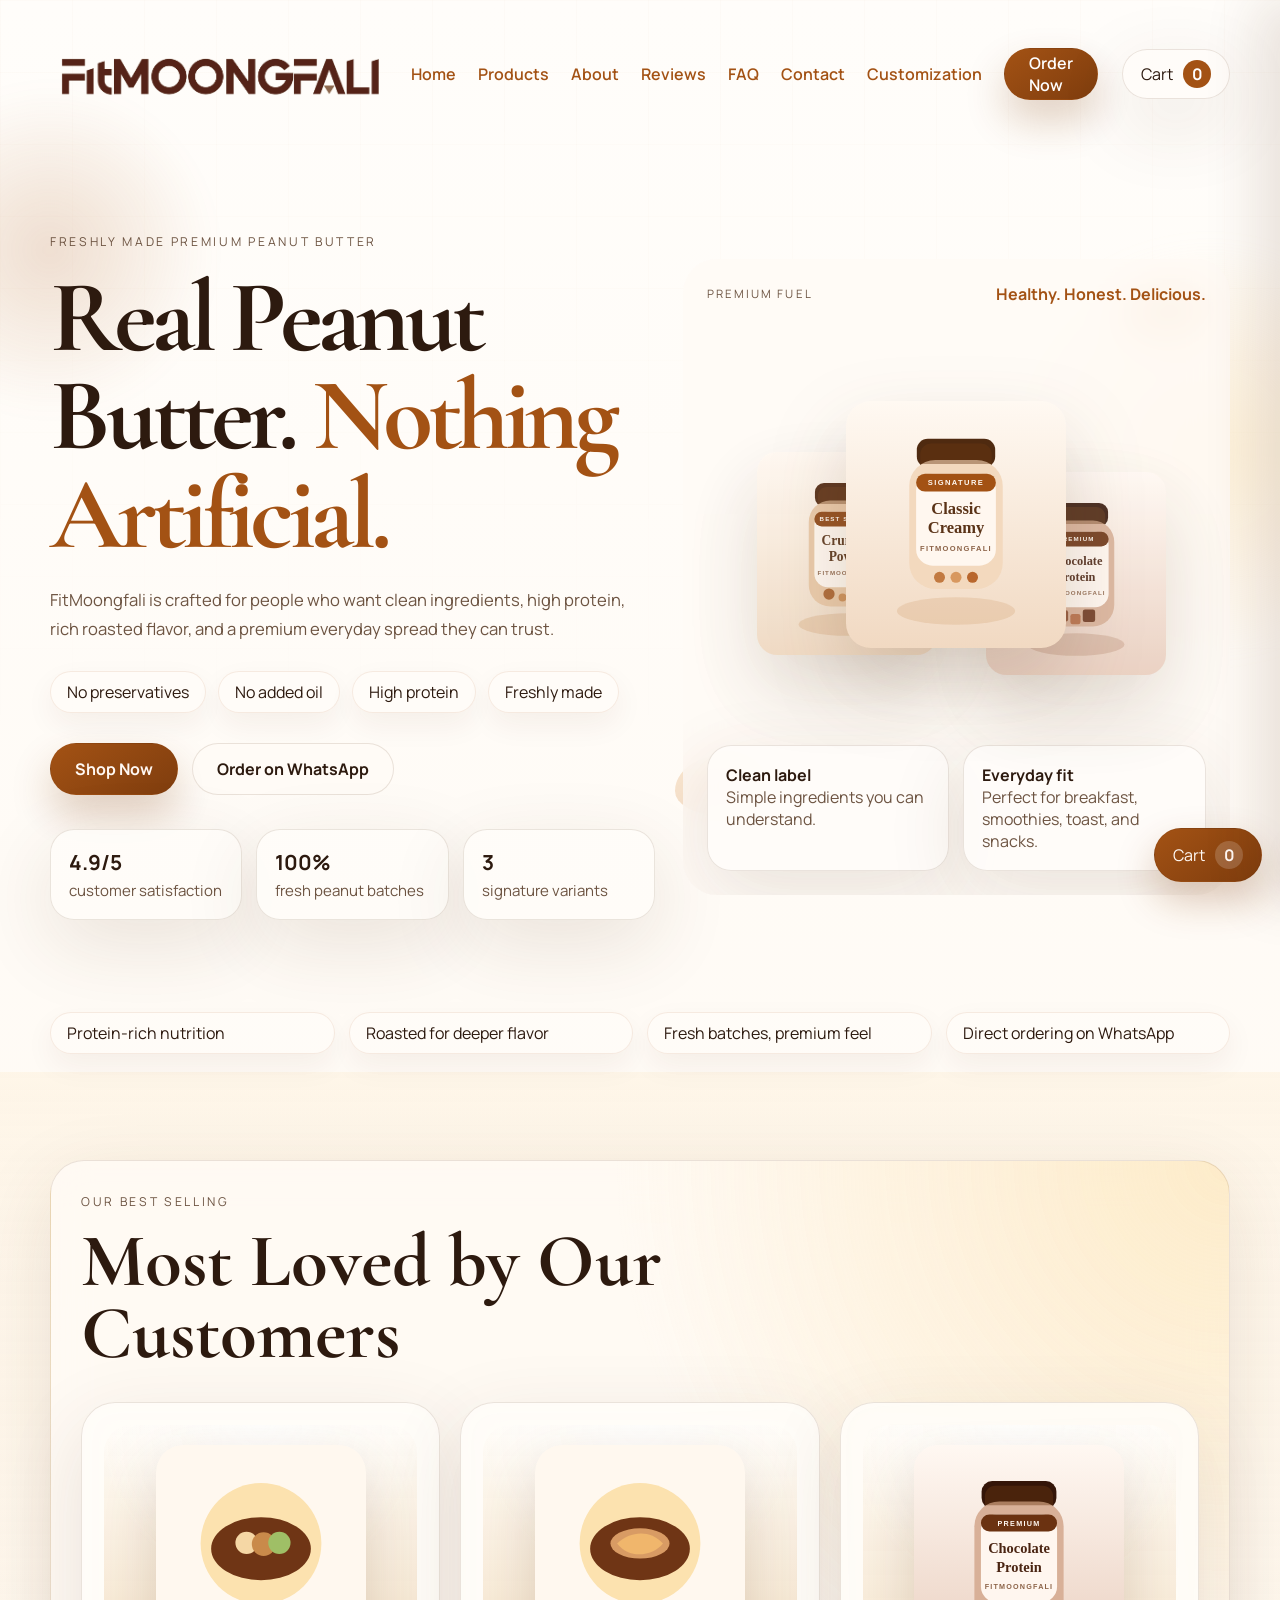
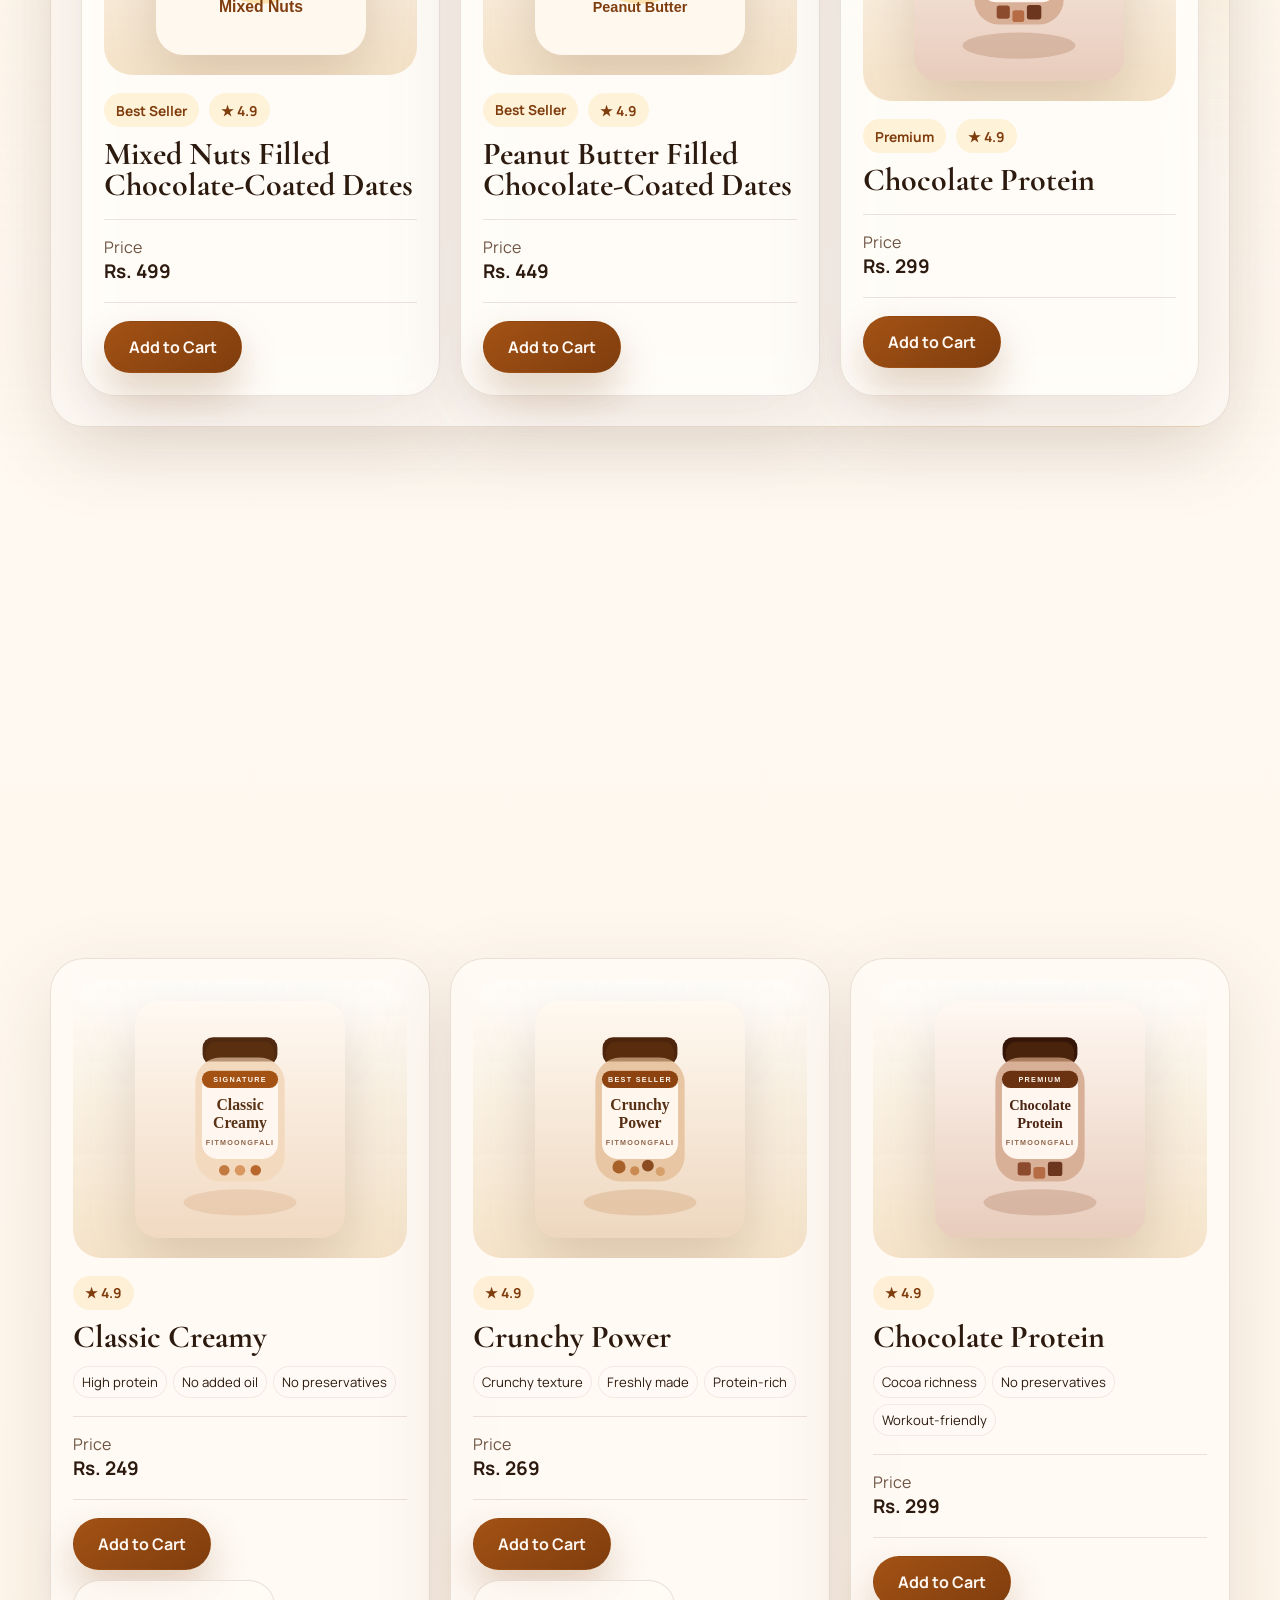
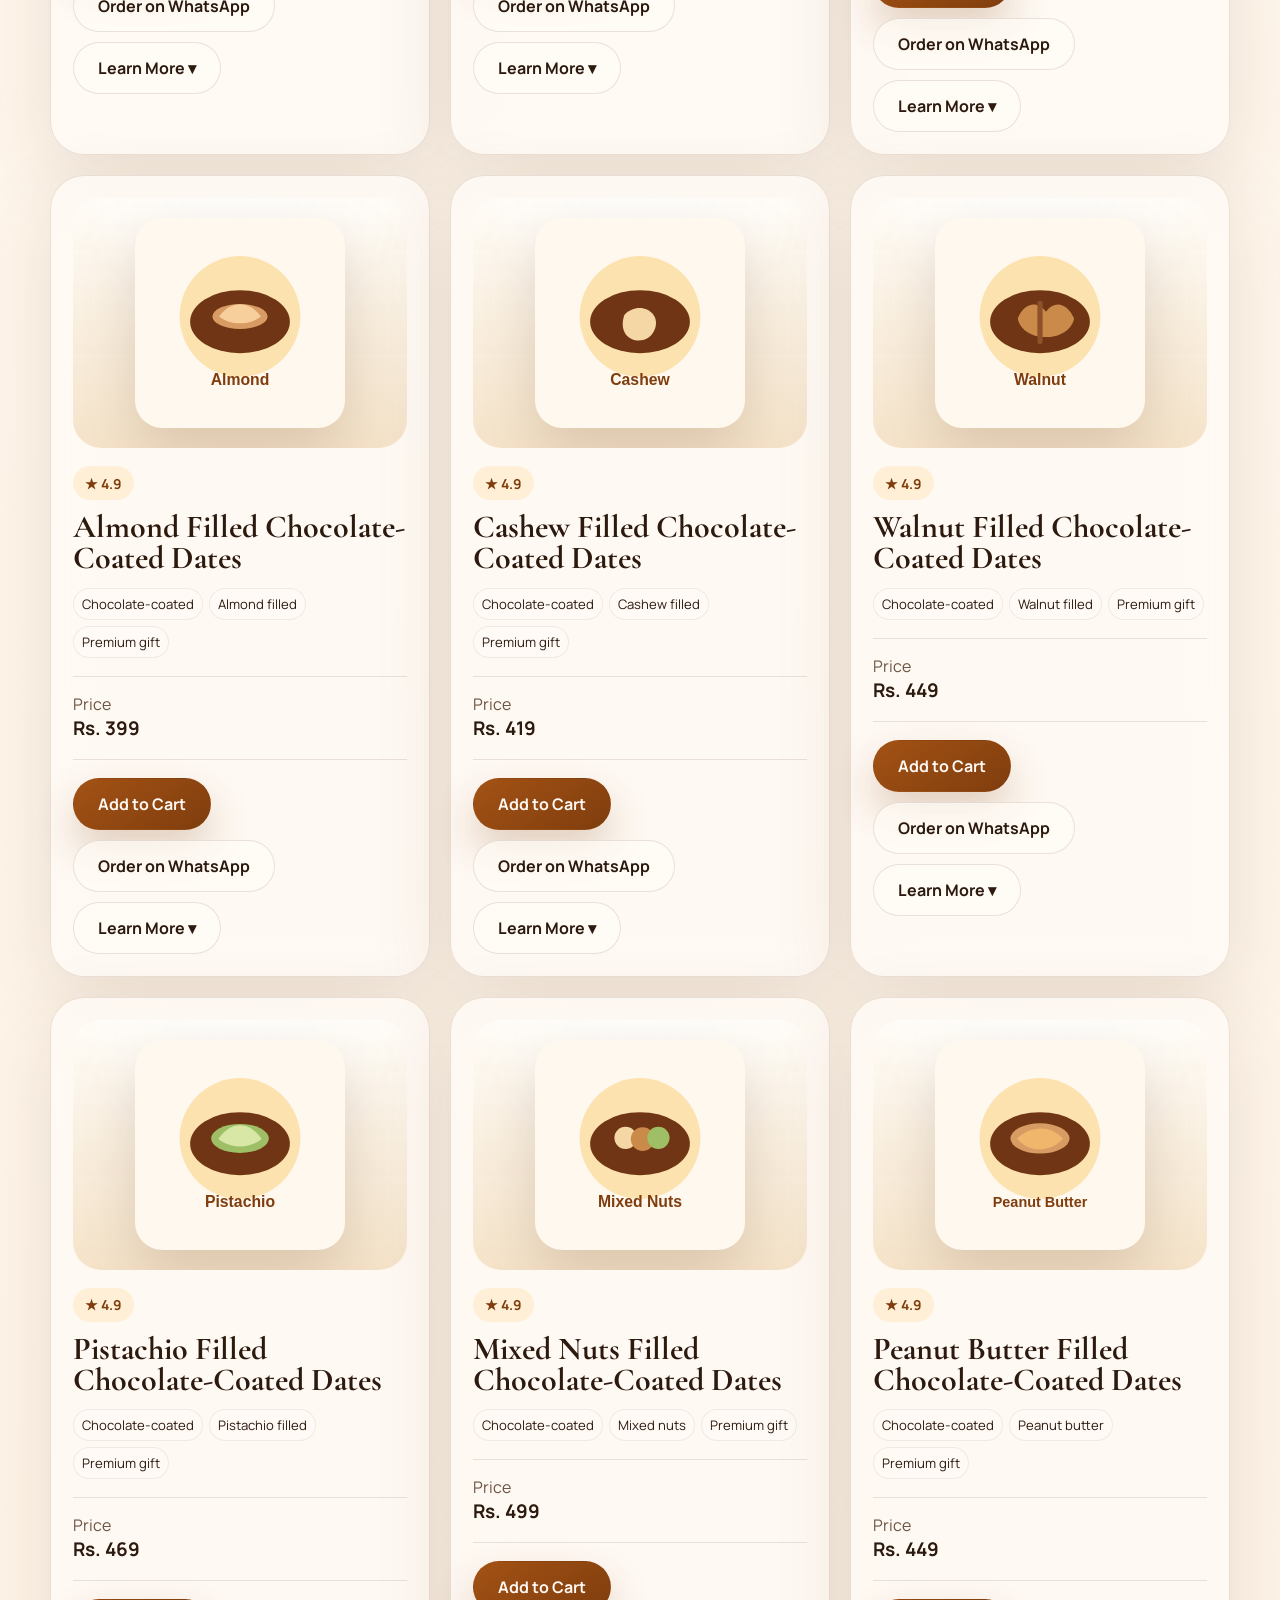
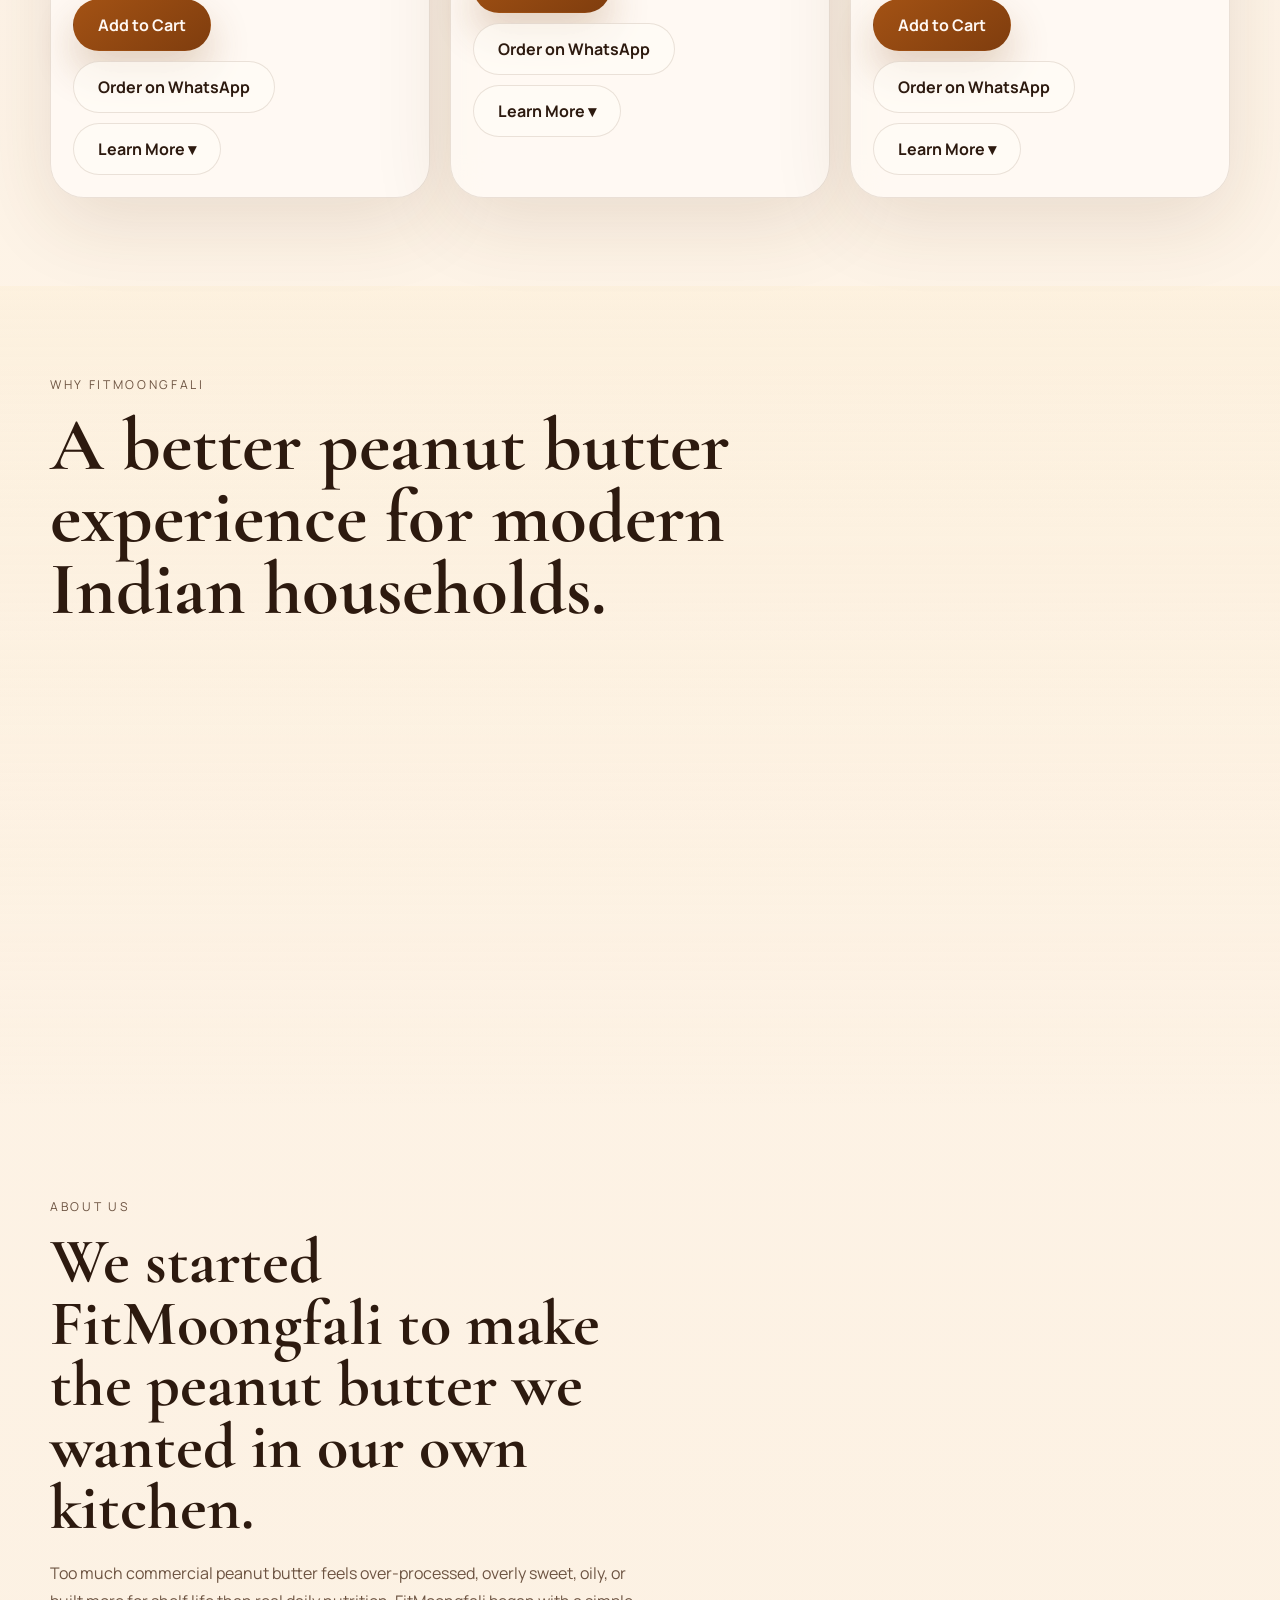
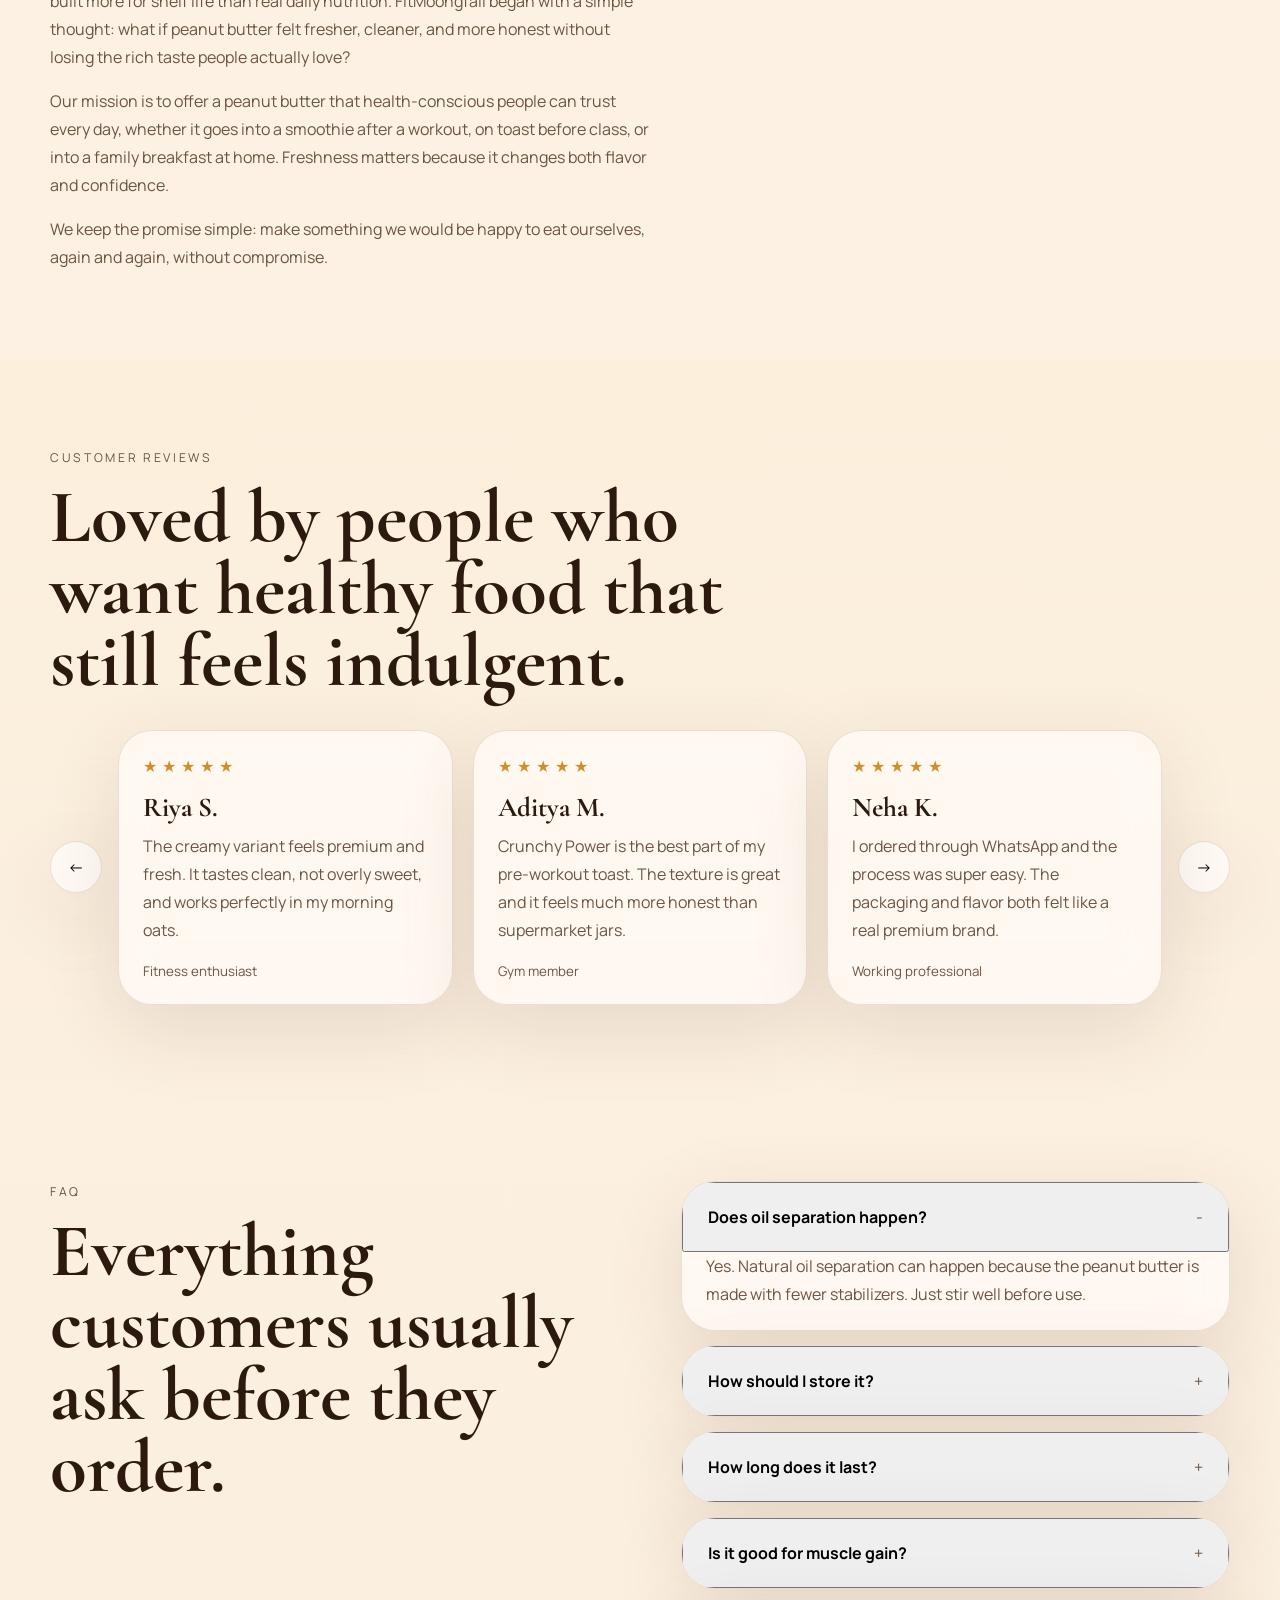
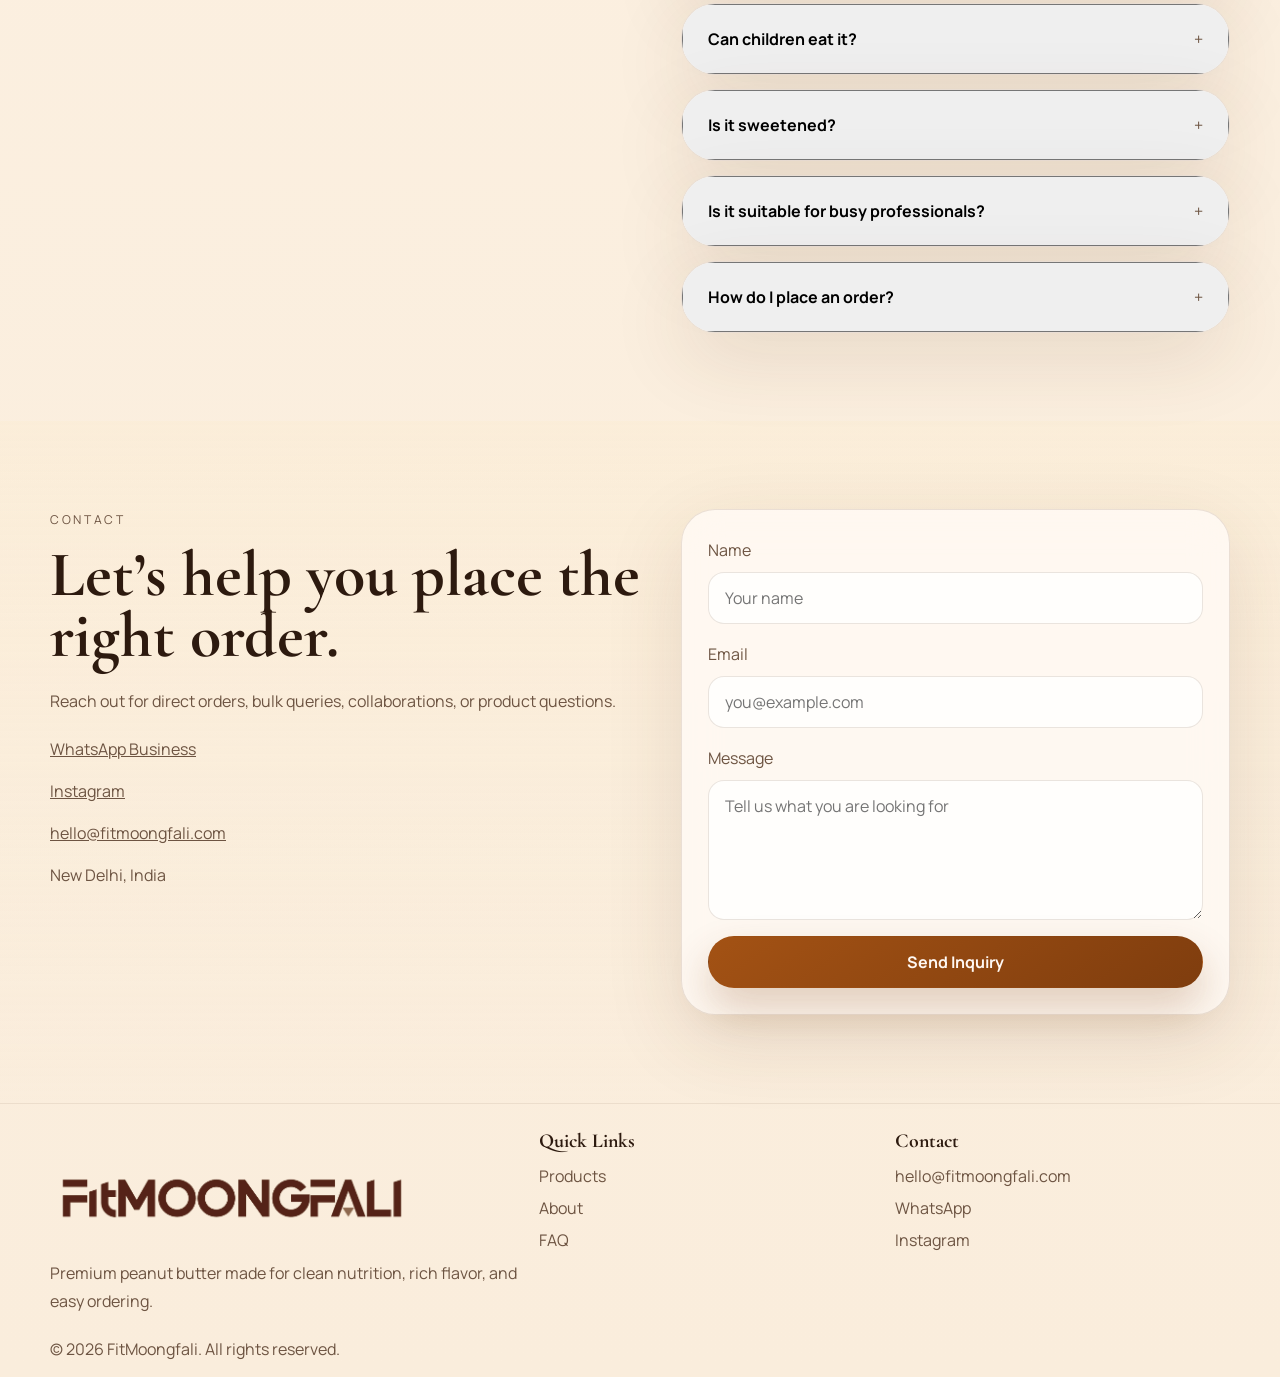
==== index.html @ 858b7299 "m" ====
<!DOCTYPE html>
<html lang="en">
<head>
  <meta charset="UTF-8">
  <meta name="viewport" content="width=device-width, initial-scale=1.0">
  <title>FitMoongfali | Premium Peanut Butter for Everyday Strength</title>
  <meta name="description" content="FitMoongfali makes fresh peanut butter with no preservatives, no added oil, and rich roasted taste. Explore products, reviews, FAQs, and order on WhatsApp.">
  <meta property="og:title" content="FitMoongfali | Premium Peanut Butter">
  <meta property="og:description" content="Freshly made peanut butter with clean ingredients, premium taste, and easy WhatsApp ordering.">
  <meta property="og:type" content="website">
  <meta property="og:image" content="assets/images/Fitmoongfalilogo.png">
  <meta name="twitter:card" content="summary_large_image">
  <meta name="twitter:title" content="FitMoongfali | Premium Peanut Butter">
  <meta name="twitter:description" content="Explore FitMoongfali's premium peanut butter collection and order directly on WhatsApp.">
  <link rel="preconnect" href="https://fonts.googleapis.com">
  <link rel="preconnect" href="https://fonts.gstatic.com" crossorigin>
  <link href="https://fonts.googleapis.com/css2?family=Cormorant+Garamond:wght@500;600;700&family=Manrope:wght@400;500;600;700;800&display=swap" rel="stylesheet">
  <link rel="stylesheet" href="css/styles.css">
  <script type="application/ld+json">
    {
      "@context": "https://schema.org",
      "@type": "FoodEstablishment",
      "name": "FitMoongfali",
      "image": "assets/images/logo.svg",
      "description": "Premium peanut butter brand focused on freshness, clean ingredients, and easy WhatsApp ordering.",
      "servesCuisine": "Healthy Food",
      "telephone": "+919217965243",
      "email": "hello@fitmoongfali.com",
      "sameAs": [
        "https://www.instagram.com/fitmoongfali"
      ]
    }
  </script>
</head>
<body>
  <div class="site-bg">
    <span class="orb orb-one"></span>
    <span class="orb orb-two"></span>
    <span class="grid-fade"></span>
  </div>

  <header class="site-header" id="top">
    <div class="container nav-shell">
      <a class="brand-lockup" href="#top" aria-label="FitMoongfali home">
        <img class="brand-logo" src="assets/images/Fitmoongfalilogo.png" alt="FitMoongfali logo">
      </a>
      <button class="nav-toggle" type="button" aria-expanded="false" aria-controls="site-nav" aria-label="Toggle navigation">
        <span></span>
        <span></span>
      </button>
      <nav class="site-nav" id="site-nav" aria-label="Primary">
        <a href="#top">Home</a>
        <a href="#products">Products</a>
        <a href="#about">About</a>
        <a href="#reviews">Reviews</a>
        <a href="#faq">FAQ</a>
        <a href="#contact">Contact</a>
        <a href="customization.html">Customization</a>
        <a class="button button-solid nav-cta" href="#products">Order Now</a>
      </nav>
      <button class="cart-button" type="button" id="cart-button" aria-label="Open shopping cart">
        <span>Cart</span>
        <strong id="cart-count">0</strong>
      </button>
    </div>
  </header>

  <main>
    <section class="hero-section">
      <div class="container hero-layout">
        <div class="hero-copy reveal">
          <p class="eyebrow">Freshly Made Premium Peanut Butter</p>
          <h1>Real Peanut Butter. <span>Nothing Artificial.</span></h1>
          <p class="hero-text">
            FitMoongfali is crafted for people who want clean ingredients, high protein, rich roasted flavor,
            and a premium everyday spread they can trust.
          </p>
          <ul class="hero-points" aria-label="FitMoongfali highlights">
            <li>No preservatives</li>
            <li>No added oil</li>
            <li>High protein</li>
            <li>Freshly made</li>
          </ul>
          <div class="hero-actions">
            <a class="button button-solid" href="#products">Shop Now</a>
            <a class="button button-ghost" href="https://wa.me/919217965243?text=Hello%20FitMoongfali!%20I%20would%20like%20to%20know%20more%20about%20your%20peanut%20butter." target="_blank" rel="noreferrer">Order on WhatsApp</a>
          </div>
          <div class="hero-trust-bar">
            <div>
              <strong>4.9/5</strong>
              <span>customer satisfaction</span>
            </div>
            <div>
              <strong>100%</strong>
              <span>fresh peanut batches</span>
            </div>
            <div>
              <strong>3</strong>
              <span>signature variants</span>
            </div>
          </div>
        </div>

        <div class="hero-visual reveal">
          <div class="peanut peanut-one"></div>
          <div class="peanut peanut-two"></div>
          <div class="hero-card glass-card">
            <div class="hero-card-top"> 
              <span>Premium Fuel</span>
              <p>Healthy. Honest. Delicious.</p>
            </div>
            <div class="hero-product-stack">
              <img class="hero-jar hero-jar-back" src="assets/images/jar-crunchy.svg" alt="Crunchy Power peanut butter jar" loading="lazy">
              <img class="hero-jar hero-jar-front" src="assets/images/jar-classic.svg" alt="Classic Creamy peanut butter jar">
              <img class="hero-jar hero-jar-side" src="assets/images/jar-chocolate.svg" alt="Chocolate Protein peanut butter jar" loading="lazy">
            </div>
            <div class="hero-card-bottom">
              <article>
                <strong>Clean label</strong>
                <span>Simple ingredients you can understand.</span>
              </article>
              <article>
                <strong>Everyday fit</strong>
                <span>Perfect for breakfast, smoothies, toast, and snacks.</span>
              </article>
            </div>
          </div>
        </div>
      </div>
    </section>

    <section class="featured-strip reveal">
      <div class="container featured-grid">
        <article class="feature-pill"><span>Protein-rich nutrition</span></article>
        <article class="feature-pill"><span>Roasted for deeper flavor</span></article>
        <article class="feature-pill"><span>Fresh batches, premium feel</span></article>
        <article class="feature-pill"><span>Direct ordering on WhatsApp</span></article>
      </div>
    </section>

    <section class="section section-soft best-selling-section" id="best-selling">
      <div class="container">
        <div class="best-selling-showcase">
          <div class="section-heading reveal">
            <p class="eyebrow">OUR BEST SELLING</p>
            <h2>Most Loved by Our Customers</h2>
          </div>
          <div class="best-selling-grid" id="best-selling-grid"></div>
        </div>
      </div>
    </section>

    <section class="section" id="products">
      <div class="container">
        <div class="section-heading reveal">
          <p class="eyebrow">Featured Products</p>
          <h2>Choose your favorite jar and build your order in seconds.</h2>
          <p>Every card is editable from the product data in JavaScript, so you can update variants, pricing, and descriptions anytime.</p>
        </div>
        <div class="product-grid" id="product-grid"></div>
      </div>
    </section>

    <section class="section section-soft" id="why-us">
      <div class="container">
        <div class="section-heading reveal">
          <p class="eyebrow">Why FitMoongfali</p>
          <h2>A better peanut butter experience for modern Indian households.</h2>
        </div>
        <div class="benefit-grid">
          <article class="benefit-card reveal">
            <strong>100% Fresh Peanuts</strong>
            <p>We focus on freshness first, because taste and trust both start with the raw ingredients.</p>
          </article>
          <article class="benefit-card reveal">
            <strong>No Added Oil</strong>
            <p>The texture comes from the peanut itself, not unnecessary fillers or shortcuts.</p>
          </article>
          <article class="benefit-card reveal">
            <strong>No Preservatives</strong>
            <p>Simple recipes made for conscious customers who want clean everyday food choices.</p>
          </article>
          <article class="benefit-card reveal">
            <strong>High Protein</strong>
            <p>A dependable addition for gym-goers, students, busy professionals, and families.</p>
          </article>
          <article class="benefit-card reveal">
            <strong>Freshly Made</strong>
            <p>Small-batch style thinking helps us keep the flavor richer and the experience more honest.</p>
          </article>
          <article class="benefit-card reveal">
            <strong>Affordable Premium Quality</strong>
            <p>Premium feel without making healthy eating feel exclusive or difficult to access.</p>
          </article>
        </div>
      </div>
    </section>

    <section class="section" id="about">
      <div class="container about-layout">
        <div class="about-copy reveal">
          <p class="eyebrow">About Us</p>
          <h2>We started FitMoongfali to make the peanut butter we wanted in our own kitchen.</h2>
          <p>
            Too much commercial peanut butter feels over-processed, overly sweet, oily, or built more for shelf life than real daily nutrition. FitMoongfali began with a simple thought: what if peanut butter felt fresher, cleaner, and more honest without losing the rich taste people actually love?
          </p>
          <p>
            Our mission is to offer a peanut butter that health-conscious people can trust every day, whether it goes into a smoothie after a workout, on toast before class, or into a family breakfast at home. Freshness matters because it changes both flavor and confidence.
          </p>
          <p>
            We keep the promise simple: make something we would be happy to eat ourselves, again and again, without compromise.
          </p>
        </div>
        <div class="about-panels reveal">
          <article class="about-card glass-card">
            <span class="card-kicker">Our Mission</span>
            <h3>Honest nutrition with premium taste</h3>
            <p>Clean ingredients, dependable quality, and a brand experience that feels modern and trustworthy.</p>
          </article>
          <article class="about-card solid-card">
            <span class="card-kicker">Freshness First</span>
            <h3>Because great peanut butter should taste alive</h3>
            <p>Natural oil separation, roasted aroma, and full-bodied texture are signs of a real product, not flaws.</p>
          </article>
        </div>
      </div>
    </section>

    <section class="section section-soft" id="reviews">
      <div class="container">
        <div class="section-heading reveal">
          <p class="eyebrow">Customer Reviews</p>
          <h2>Loved by people who want healthy food that still feels indulgent.</h2>
        </div>
        <div class="reviews-shell reveal">
          <button class="slider-button" type="button" id="review-prev" aria-label="Previous review">&larr;</button>
          <div class="review-track" id="review-track"></div>
          <button class="slider-button" type="button" id="review-next" aria-label="Next review">&rarr;</button>
        </div>
      </div>
    </section>

    <section class="section" id="faq">
      <div class="container faq-layout">
        <div class="section-heading reveal">
          <p class="eyebrow">FAQ</p>
          <h2>Everything customers usually ask before they order.</h2>
        </div>
        <div class="faq-list" id="faq-list"></div>
      </div>
    </section>

    <section class="section section-soft" id="contact">
      <div class="container contact-layout">
        <div class="contact-copy reveal">
          <p class="eyebrow">Contact</p>
          <h2>Let’s help you place the right order.</h2>
          <p>Reach out for direct orders, bulk queries, collaborations, or product questions.</p>
          <div class="contact-links">
            <a href="https://wa.me/919217965243" target="_blank" rel="noreferrer">WhatsApp Business</a>
            <a href="https://www.instagram.com/fitmoongfali" target="_blank" rel="noreferrer">Instagram</a>
            <a href="mailto:hello@fitmoongfali.com">hello@fitmoongfali.com</a>
            <p>New Delhi, India</p>
          </div>
        </div>
        <form class="contact-form reveal" id="contact-form">
          <label>
            <span>Name</span>
            <input type="text" name="name" placeholder="Your name">
          </label>
          <label>
            <span>Email</span>
            <input type="email" name="email" placeholder="you@example.com">
          </label>
          <label>
            <span>Message</span>
            <textarea name="message" rows="5" placeholder="Tell us what you are looking for"></textarea>
          </label>
          <button class="button button-solid" type="submit">Send Inquiry</button>
        </form>
      </div>
    </section>
  </main>

  <footer class="site-footer">
    <div class="container footer-layout">
      <div>
        <img class="footer-logo" src="assets/images/Fitmoongfalilogo.png" alt="FitMoongfali logo" loading="lazy">
        <p>Premium peanut butter made for clean nutrition, rich flavor, and easy ordering.</p>
      </div>
      <div>
        <h3>Quick Links</h3>
        <a href="#products">Products</a>
        <a href="#about">About</a>
        <a href="#faq">FAQ</a>
      </div>
      <div>
        <h3>Contact</h3>
        <a href="mailto:hello@fitmoongfali.com">hello@fitmoongfali.com</a>
        <a href="https://wa.me/919217965243" target="_blank" rel="noreferrer">WhatsApp</a>
        <a href="https://www.instagram.com/fitmoongfali" target="_blank" rel="noreferrer">Instagram</a>
      </div>
    </div>
    <div class="container footer-bottom">
      <p>&copy; 2026 FitMoongfali. All rights reserved.</p>
    </div>
  </footer>

  <button class="floating-cart" type="button" id="floating-cart" aria-label="Open shopping cart">
    <span>Cart</span>
    <strong id="floating-cart-count">0</strong>
  </button>

  <aside class="cart-drawer" id="cart-drawer" aria-hidden="true">
    <div class="cart-header">
      <div>
        <p class="eyebrow">Shopping Cart</p>
        <h2>Your order</h2>
      </div>
      <button class="icon-button" type="button" id="cart-close" aria-label="Close cart">&times;</button>
    </div>
    <div class="cart-items" id="cart-items"></div>
    <div class="cart-summary">
      <div>
        <span>Total Items</span>
        <strong id="cart-items-total">0</strong>
      </div>
      <div>
        <span>Subtotal</span>
        <strong id="cart-subtotal">Rs. 0</strong>
      </div>
      <a class="button button-solid button-full" href="checkout.html">Proceed to Checkout</a>
    </div>
  </aside>
  <div class="backdrop" id="backdrop" hidden></div>

  <dialog class="product-modal" id="product-modal">
    <button class="icon-button modal-close" type="button" id="modal-close" aria-label="Close product details">&times;</button>
    <div class="modal-content" id="modal-content"></div>
  </dialog>

  <script type="module" src="js/main.js"></script>
</body>
</html>
---- css/styles.css ----
:root {
  --bg: #fff8ef;
  --bg-soft: #fcebd1;
  --bg-strong: #fce2af;
  --panel: rgba(255, 251, 246, 0.82);
  --panel-strong: #fffdf8;
  --accent: #a35214;
  --accent-deep: #7f3d0e;
  --accent-soft: #d89b64;
  --text: #2d1a0f;
  --muted: #6d5442;
  --line: rgba(81, 41, 15, 0.12);
  --shadow: 0 24px 80px rgba(86, 49, 21, 0.12);
  --radius-xl: 34px;
  --radius-lg: 24px;
  --radius-md: 18px;
  --container: min(1180px, calc(100% - 32px));
}

* {
  box-sizing: border-box;
}

html {
  scroll-behavior: smooth;
}

body {
  margin: 0;
  font-family: "Manrope", sans-serif;
  color: var(--text);
  background: linear-gradient(180deg, #fffdfa 0%, #fff6eb 36%, #faeddc 100%);
}

body.menu-open,
body.cart-open,
body.modal-open {
  overflow: hidden;
}

img {
  max-width: 100%;
}

a {
  color: inherit;
}

button,
input,
textarea {
  font: inherit;
}

button {
  cursor: pointer;
}

.site-bg {
  position: fixed;
  inset: 0;
  pointer-events: none;
  overflow: hidden;
  z-index: -1;
}

.orb {
  position: absolute;
  border-radius: 50%;
  filter: blur(12px);
}

.orb-one {
  width: 340px;
  height: 340px;
  top: 80px;
  left: -120px;
  background: radial-gradient(circle, rgba(163, 82, 20, 0.18), transparent 68%);
}

.orb-two {
  width: 420px;
  height: 420px;
  right: -140px;
  top: 240px;
  background: radial-gradient(circle, rgba(252, 226, 175, 0.42), transparent 70%);
}

.grid-fade {
  position: absolute;
  inset: 0;
  background-image:
    linear-gradient(rgba(163, 82, 20, 0.04) 1px, transparent 1px),
    linear-gradient(90deg, rgba(163, 82, 20, 0.04) 1px, transparent 1px);
  background-size: 72px 72px;
  mask-image: linear-gradient(180deg, rgba(0, 0, 0, 0.42), transparent 90%);
}

.container {
  width: var(--container);
  margin: 0 auto;
}

.site-header {
  position: sticky;
  top: 0;
  z-index: 30;
  padding: 14px 0;
  transition: background 220ms ease, box-shadow 220ms ease, border-color 220ms ease;
}

.site-header.scrolled {
  background: rgba(255, 251, 246, 0.82);
  backdrop-filter: blur(18px);
  box-shadow: 0 16px 40px rgba(81, 41, 15, 0.08);
  border-bottom: 1px solid rgba(81, 41, 15, 0.08);
}

.nav-shell {
  display: grid;
  grid-template-columns: auto 1fr auto;
  align-items: center;
  gap: 24px;
}

.brand-lockup {
  display: inline-flex;
  align-items: center;
}

.brand-logo,
.footer-logo {
  display: block;
  width: min(360px, 42vw);
  height: auto;
}

.site-nav {
  display: flex;
  align-items: center;
  justify-content: center;
  gap: 22px;
}

.site-nav a {
  text-decoration: none;
  color: #a35214;
  font-weight: 600;
}
a.button.button-solid.nav-cta {
  color: white;
}

.site-nav a:hover,
.site-nav a:focus-visible {
  color: beige;
}

.nav-toggle,
.cart-button,
.icon-button,
.slider-button {
  border: 0;
  background: none;
}

.nav-toggle {
  display: none;
  width: 46px;
  height: 46px;
  border-radius: 14px;
  border: 1px solid var(--line);
  align-items: center;
  justify-content: center;
  gap: 4px;
  flex-direction: column;
}

.nav-toggle span {
  width: 18px;
  height: 2px;
  background: var(--text);
  display: block;
}

.cart-button {
  display: inline-flex;
  align-items: center;
  gap: 10px;
  min-height: 50px;
  padding: 0 18px;
  border-radius: 999px;
  color: var(--text);
  background: rgba(255, 252, 248, 0.84);
  border: 1px solid var(--line);
  box-shadow: var(--shadow);
}

.floating-cart {
  position: fixed;
  right: 18px;
  bottom: 18px;
  z-index: 28;
  display: inline-flex;
  align-items: center;
  gap: 10px;
  min-height: 54px;
  padding: 0 18px;
  border-radius: 999px;
  border: 1px solid rgba(81, 41, 15, 0.08);
  background: linear-gradient(145deg, var(--accent), var(--accent-deep));
  color: #fff9f5;
  box-shadow: 0 18px 38px rgba(127, 61, 14, 0.28);
}

.cart-button strong {
  min-width: 28px;
  height: 28px;
  display: grid;
  place-items: center;
  border-radius: 999px;
  background: var(--accent);
  color: #fff;
}

.floating-cart strong {
  min-width: 28px;
  height: 28px;
  display: grid;
  place-items: center;
  border-radius: 999px;
  background: rgba(255, 255, 255, 0.18);
}

.eyebrow,
.card-kicker {
  margin: 0;
  letter-spacing: 0.22em;
  text-transform: uppercase;
  color: var(--muted);
  font-size: 0.76rem;
}

h1,
h2,
h3,
h4,
p {
  margin: 0;
}

h1,
h2,
h3 {
  font-family: "Cormorant Garamond", serif;
  line-height: 0.96;
}

.hero-section {
  padding: 34px 0 40px;
}

.hero-layout {
  display: grid;
  grid-template-columns: 1.05fr 0.95fr;
  gap: 28px;
  align-items: center;
  min-height: calc(100vh - 110px);
}

.hero-copy h1 {
  margin-top: 18px;
  font-size: clamp(3.4rem, 8vw, 6.5rem);
  letter-spacing: -0.05em;
}

.hero-copy h1 span,
.section-heading h2 span {
  color: var(--accent);
}

.hero-text,
.section-heading > p,
.benefit-card p,
.about-copy p,
.about-card p,
.review-card p,
.faq-answer,
.contact-copy > p,
.contact-links a,
.contact-links p,
.contact-form span,
.site-footer p,
.checkout-heading > p {
  color: var(--muted);
  line-height: 1.75;
}

.hero-text {
  max-width: 620px;
  margin-top: 22px;
  font-size: 1.04rem;
}

.hero-points {
  display: flex;
  gap: 12px;
  flex-wrap: wrap;
  padding: 0;
  margin: 28px 0 0;
  list-style: none;
}

.hero-points li,
.feature-pill {
  display: inline-flex;
  align-items: center;
  min-height: 42px;
  padding: 0 16px;
  border-radius: 999px;
  background: rgba(255, 252, 248, 0.82);
  border: 1px solid rgba(163, 82, 20, 0.1);
  box-shadow: 0 12px 30px rgba(81, 41, 15, 0.06);
}

.hero-actions {
  display: flex;
  gap: 14px;
  flex-wrap: wrap;
  margin-top: 30px;
}

.button {
  display: inline-flex;
  align-items: center;
  justify-content: center;
  min-height: 52px;
  padding: 0 24px;
  border-radius: 999px;
  text-decoration: none;
  font-weight: 700;
  border: 1px solid transparent;
  transition: transform 220ms ease, box-shadow 220ms ease, background 220ms ease, border-color 220ms ease;
}

.button:hover,
.button:focus-visible,
.product-card:hover,
.benefit-card:hover,
.about-card:hover,
.review-card:hover {
  transform: translateY(-4px);
}

.button-solid {
  color: #fff8f3;
  background: linear-gradient(145deg, var(--accent), var(--accent-deep));
  box-shadow: 0 20px 40px rgba(127, 61, 14, 0.24);
}

.button-ghost {
  color: var(--text);
  background: rgba(255, 251, 246, 0.72);
  border-color: var(--line);
}

.button-full {
  width: 100%;
}

.hero-trust-bar {
  display: grid;
  grid-template-columns: repeat(3, 1fr);
  gap: 14px;
  margin-top: 34px;
}

.hero-trust-bar div,
.hero-card-bottom article,
.benefit-card,
.product-card,
.about-card,
.review-card,
.faq-item,
.contact-form,
.checkout-summary-card,
.checkout-form {
  border: 1px solid var(--line);
  box-shadow: var(--shadow);
}

.hero-trust-bar div {
  padding: 18px;
  border-radius: var(--radius-lg);
  background: rgba(255, 253, 249, 0.8);
}

.hero-trust-bar strong {
  display: block;
  font-size: 1.3rem;
}

.hero-trust-bar span {
  display: block;
  margin-top: 4px;
  color: var(--muted);
  font-size: 0.94rem;
}

.hero-visual {
  position: relative;
}

.hero-card,
.glass-card,
.product-card,
.benefit-card,
.about-card,
.review-card,
.faq-item,
.contact-form,
.checkout-summary-card,
.checkout-form {
  border-radius: var(--radius-xl);
  background: var(--panel);
  backdrop-filter: blur(18px);
}

.hero-card {
  padding: 24px;
  position: relative;
  overflow: hidden;
}

.hero-card-top {
  display: flex;
  align-items: center;
  justify-content: space-between;
  gap: 16px;
}

.hero-card-top span {
  letter-spacing: 0.18em;
  text-transform: uppercase;
  font-size: 0.72rem;
  color: var(--muted);
}

.hero-card-top p {
  color: var(--accent);
  font-weight: 700;
}

.hero-product-stack {
  position: relative;
  min-height: 440px;
  display: grid;
  place-items: center;
}

.hero-jar {
  position: absolute;
  width: min(50%, 220px);
  filter: drop-shadow(0 34px 38px rgba(80, 42, 14, 0.18));
  animation: floatJar 5s ease-in-out infinite;
}

.hero-jar-front {
  z-index: 3;
}

.hero-jar-back {
  left: 10%;
  bottom: 90px;
  width: min(42%, 180px);
  opacity: 0.9;
  animation-delay: -1.5s;
}

.hero-jar-side {
  right: 8%;
  bottom: 70px;
  width: min(42%, 180px);
  opacity: 0.88;
  animation-delay: -3s;
}

.hero-card-bottom {
  display: grid;
  grid-template-columns: repeat(2, 1fr);
  gap: 14px;
}

.hero-card-bottom article {
  padding: 18px;
  border-radius: var(--radius-lg);
  background: rgba(255, 253, 250, 0.8);
}

.hero-card-bottom strong,
.product-meta strong,
.summary-top h2,
.checkout-total-row strong {
  display: block;
}

.hero-card-bottom span,
.product-meta span,
.review-card small,
.faq-question span {
  color: var(--muted);
}

.peanut {
  position: absolute;
  width: 90px;
  height: 60px;
  border-radius: 55% 45% 52% 48% / 60% 44% 56% 40%;
  background: linear-gradient(145deg, #e9b67c, #cc874b);
  opacity: 0.32;
  filter: blur(0.2px);
  animation: floatPeanut 6s ease-in-out infinite;
}

.peanut-one {
  top: 20px;
  right: 20px;
}

.peanut-two {
  left: -8px;
  bottom: 80px;
  animation-delay: -2.2s;
}

.featured-strip {
  padding: 0 0 18px;
}

.featured-grid {
  display: grid;
  grid-template-columns: repeat(4, 1fr);
  gap: 14px;
}

.section {
  padding: 88px 0;
}

.section-soft {
  background: linear-gradient(180deg, rgba(252, 236, 207, 0.34), rgba(255, 248, 239, 0));
}

.section-heading {
  max-width: 760px;
}

.section-heading h2 {
  margin-top: 14px;
  font-size: clamp(2.6rem, 6vw, 4.7rem);
}

.section-heading > p:last-child {
  margin-top: 16px;
}

.product-grid,
.benefit-grid,
.review-track,
.footer-layout,
.checkout-layout,
.checkout-grid {
  display: grid;
  gap: 20px;
}

.product-grid {
  grid-template-columns: repeat(3, minmax(0, 1fr));
  margin-top: 32px;
}

.best-selling-showcase {
  padding: 30px;
  border: 1px solid var(--line);
  border-radius: var(--radius-xl);
  background:
    radial-gradient(circle at top right, rgba(252, 226, 175, 0.62), transparent 42%),
    rgba(255, 251, 246, 0.82);
  box-shadow: var(--shadow);
  backdrop-filter: blur(18px);
}

.best-selling-grid {
  display: grid;
  grid-template-columns: repeat(3, minmax(0, 1fr));
  gap: 20px;
  margin-top: 32px;
}

.best-selling-card {
  padding: 26px;
  background: rgba(255, 253, 249, 0.9);
}

.best-selling-visual {
  min-height: 300px;
}

.best-selling-visual img {
  width: min(100%, 250px);
}

.product-card {
  padding: 22px;
  transition: transform 220ms ease, box-shadow 220ms ease;
}

.product-visual {
  min-height: 250px;
  padding: 20px;
  border-radius: 28px;
  background:
    radial-gradient(circle at top, rgba(255, 255, 255, 0.78), transparent 55%),
    linear-gradient(180deg, rgba(255, 252, 247, 0.95), rgba(244, 225, 197, 0.9));
  display: grid;
  place-items: center;
  overflow: hidden;
}

.product-visual img {
  width: min(100%, 210px);
  filter: drop-shadow(0 24px 30px rgba(88, 45, 15, 0.18));
}

.product-chip-row,
.product-features,
.product-actions,
.modal-list,
.review-stars,
.contact-links,
.site-footer a,
.cart-row,
.cart-item-controls,
.checkout-items {
  display: flex;
}

.product-chip-row,
.product-actions {
  gap: 10px;
  flex-wrap: wrap;
}

.product-chip-row {
  margin: 18px 0 12px;
}

.product-chip {
  min-height: 34px;
  padding: 0 12px;
  border-radius: 999px;
  display: inline-flex;
  align-items: center;
  background: rgba(252, 226, 175, 0.42);
  color: var(--accent-deep);
  font-size: 0.86rem;
  font-weight: 700;
}

.product-card h3,
.about-card h3,
.review-card h3,
.contact-copy h2,
.checkout-heading h1 {
  font-family: "Cormorant Garamond", serif;
}

.product-card h3 {
  font-size: 2rem;
}

.product-description {
  margin-top: 10px;
  color: var(--muted);
  line-height: 1.7;
}

.product-features {
  gap: 6px;
  flex-wrap: wrap;
  padding: 0;
  margin: 14px 0;
  list-style: none;
}

.product-features li {
  padding: 6px 8px;
  border-radius: 999px;
  background: rgba(255, 251, 246, 0.8);
  border: 1px solid rgba(81, 41, 15, 0.08);
  font-size: 0.82rem;
}

.product-meta {
  display: flex;
  align-items: center;
  justify-content: space-between;
  gap: 16px;
  padding: 16px 0 18px;
  border-top: 1px solid var(--line);
  border-bottom: 1px solid var(--line);
  margin-top: 18px;
}

.product-meta strong {
  font-size: 1.18rem;
}

.product-actions {
  margin-top: 18px;
}

.product-details-panel {
  max-height: 0;
  overflow: hidden;
  transition: max-height 320ms ease, margin-top 320ms ease, padding-top 320ms ease;
}

.product-card.details-open .product-details-panel {
  margin-top: 18px;
  padding-top: 18px;
  border-top: 1px solid var(--line);
}

.product-details-panel .product-chip-row {
  margin-top: 12px;
}

.product-detail-list {
  display: grid;
  gap: 10px;
  padding: 0;
  margin: 14px 0 0;
  list-style: none;
  color: var(--muted);
  line-height: 1.65;
}

.product-detail-list strong {
  color: var(--text);
}

.benefit-grid {
  grid-template-columns: repeat(3, minmax(0, 1fr));
  margin-top: 30px;
}

.benefit-card {
  padding: 26px;
  transition: transform 220ms ease, box-shadow 220ms ease;
}

.benefit-card strong {
  display: block;
  font-size: 1.12rem;
  margin-bottom: 10px;
}

.about-layout,
.contact-layout,
.faq-layout {
  display: grid;
  grid-template-columns: 1.05fr 0.95fr;
  gap: 24px;
  align-items: start;
}

.about-copy h2,
.contact-copy h2,
.checkout-heading h1 {
  margin: 14px 0 20px;
  font-size: clamp(2.6rem, 5vw, 4.5rem);
}

.about-copy p + p {
  margin-top: 16px;
}

.about-panels {
  display: grid;
  gap: 18px;
}

.about-card {
  padding: 26px;
  transition: transform 220ms ease, box-shadow 220ms ease;
}

.solid-card {
  background: linear-gradient(145deg, rgba(163, 82, 20, 0.96), rgba(127, 61, 14, 0.96));
  color: #fff6ef;
}

.solid-card p,
.solid-card .card-kicker,
.solid-card h3 {
  color: inherit;
}

.reviews-shell {
  display: grid;
  grid-template-columns: auto 1fr auto;
  gap: 16px;
  align-items: center;
  margin-top: 32px;
}

.review-track {
  grid-template-columns: repeat(3, minmax(0, 1fr));
}

.review-card {
  padding: 24px;
  min-height: 240px;
  transition: transform 220ms ease, box-shadow 220ms ease;
}

.review-stars {
  gap: 5px;
  margin-bottom: 18px;
  color: #cf8f28;
}

.review-card h3 {
  margin-bottom: 10px;
  font-size: 1.7rem;
}

.review-card small {
  display: block;
  margin-top: 18px;
}

.slider-button {
  width: 52px;
  height: 52px;
  border-radius: 999px;
  border: 1px solid var(--line);
  background: rgba(255, 252, 248, 0.84);
  box-shadow: var(--shadow);
}

.faq-list {
  display: grid;
  gap: 14px;
}

.faq-item {
  overflow: hidden;
}

.faq-question {
  width: 100%;
  display: flex;
  justify-content: space-between;
  gap: 18px;
  align-items: center;
  padding: 22px 24px;
  text-align: left;
}

.faq-question strong {
  font-size: 1rem;
}

.faq-answer {
  max-height: 0;
  overflow: hidden;
  padding: 0 24px;
  transition: max-height 220ms ease, padding 220ms ease;
}

.faq-item.open .faq-answer {
  max-height: 220px;
  padding: 0 24px 22px;
}

.contact-links {
  margin-top: 20px;
  gap: 14px;
  flex-wrap: wrap;
  flex-direction: column;
}

.contact-form,
.checkout-form,
.checkout-summary-card {
  padding: 26px;
}

.contact-form,
.checkout-form {
  display: grid;
  gap: 16px;
}

.contact-form label,
.checkout-form label {
  display: grid;
  gap: 8px;
}

input,
textarea {
  width: 100%;
  border: 1px solid rgba(81, 41, 15, 0.12);
  border-radius: 16px;
  padding: 14px 16px;
  background: rgba(255, 255, 255, 0.76);
  color: var(--text);
}

.site-footer {
  padding: 28px 0 14px;
  border-top: 1px solid rgba(81, 41, 15, 0.08);
}

.footer-layout {
  grid-template-columns: 1.4fr 1fr 1fr;
  align-items: start;
}

.site-footer h3 {
  font-size: 1.24rem;
  margin-bottom: 14px;
}

.site-footer a {
  flex-direction: column;
  gap: 10px;
  text-decoration: none;
  color: var(--muted);
  margin-bottom: 10px;
}

.footer-bottom {
  padding-top: 20px;
}

.cart-drawer {
  position: fixed;
  top: 0;
  right: 0;
  height: 100vh;
  width: min(420px, 100%);
  padding: 22px;
  background: rgba(255, 252, 247, 0.96);
  backdrop-filter: blur(20px);
  border-left: 1px solid rgba(81, 41, 15, 0.08);
  box-shadow: -24px 0 50px rgba(81, 41, 15, 0.12);
  display: grid;
  grid-template-rows: auto 1fr auto;
  gap: 20px;
  transform: translateX(100%);
  transition: transform 240ms ease;
  z-index: 40;
}

.cart-drawer.open {
  transform: translateX(0);
}

.cart-header,
.cart-row,
.cart-item-controls,
.checkout-total-row {
  display: flex;
  align-items: center;
  justify-content: space-between;
  gap: 12px;
}

.cart-items {
  display: grid;
  gap: 14px;
  align-content: start;
  overflow: auto;
}

.cart-item {
  padding: 16px;
  border-radius: 20px;
  border: 1px solid var(--line);
  background: rgba(255, 255, 255, 0.82);
}

.cart-item h3 {
  font-size: 1rem;
  font-family: "Manrope", sans-serif;
}

.cart-item p,
.empty-state,
.checkout-item p {
  color: var(--muted);
  margin-top: 6px;
}

.cart-item-controls {
  margin-top: 14px;
}

.qty-group {
  display: inline-flex;
  align-items: center;
  gap: 10px;
}

.qty-group button,
.remove-button {
  min-width: 32px;
  min-height: 32px;
  border-radius: 999px;
  border: 1px solid var(--line);
  background: rgba(255, 251, 246, 0.88);
}

.remove-button {
  padding: 0 12px;
  min-width: auto;
}

.cart-summary {
  border-top: 1px solid var(--line);
  padding-top: 18px;
  display: grid;
  gap: 16px;
}

.backdrop {
  position: fixed;
  inset: 0;
  background: rgba(42, 20, 10, 0.28);
  z-index: 35;
}

.product-modal {
  width: min(960px, calc(100% - 24px));
  border: 0;
  border-radius: 34px;
  padding: 30px;
  background: rgba(255, 252, 248, 0.98);
  box-shadow: 0 26px 80px rgba(42, 20, 10, 0.24);
}

.product-modal::backdrop {
  background: rgba(42, 20, 10, 0.3);
}

.modal-close {
  position: absolute;
  top: 18px;
  right: 18px;
  width: 42px;
  height: 42px;
  border-radius: 999px;
  border: 1px solid var(--line);
  background: rgba(255, 255, 255, 0.84);
}

.modal-content,
.modal-layout {
  display: grid;
  gap: 26px;
}

.modal-layout {
  grid-template-columns: 0.9fr 1.1fr;
  align-items: start;
}

.modal-visual {
  padding: 24px;
  border-radius: 28px;
  background:
    radial-gradient(circle at top, rgba(255, 255, 255, 0.78), transparent 55%),
    linear-gradient(180deg, rgba(255, 252, 247, 0.95), rgba(244, 225, 197, 0.9));
}

.modal-visual img {
  width: min(100%, 280px);
  display: block;
  margin: 0 auto;
}

.modal-list {
  flex-direction: column;
  gap: 10px;
  padding: 0;
  margin: 0;
  list-style: none;
}

.modal-list li {
  padding: 12px 14px;
  border-radius: 16px;
  background: rgba(255, 249, 243, 0.9);
  border: 1px solid rgba(81, 41, 15, 0.08);
}

.checkout-body {
  min-height: 100vh;
}

.customization-page {
  min-height: 100vh;
}

.checkout-page {
  padding: 44px 0;
}

.checkout-shell {
  display: grid;
  gap: 28px;
}

.back-link {
  display: inline-flex;
  margin-bottom: 20px;
  text-decoration: none;
  color: var(--muted);
}

.checkout-layout {
  grid-template-columns: 1fr 380px;
  align-items: start;
}

.customization-layout {
  display: grid;
  grid-template-columns: 0.9fr 1.1fr;
  gap: 28px;
  align-items: start;
}

.customization-copy h1 {
  margin-top: 18px;
  font-size: clamp(3.2rem, 7vw, 5.8rem);
  letter-spacing: -0.04em;
}

.customization-copy .about-card {
  margin-top: 30px;
}

.customization-form {
  display: grid;
  gap: 20px;
  padding: 26px;
  border-radius: var(--radius-xl);
  border: 1px solid var(--line);
  background: var(--panel);
  box-shadow: var(--shadow);
  backdrop-filter: blur(18px);
}

.customization-form fieldset {
  margin: 0;
  padding: 0;
  border: 0;
}

.customization-form legend,
.message-field > span {
  display: block;
  margin-bottom: 12px;
  font-weight: 800;
}

.option-grid {
  display: grid;
  grid-template-columns: repeat(2, minmax(0, 1fr));
  gap: 10px;
}

.option-grid label {
  position: relative;
  display: block;
}

.option-grid input {
  position: absolute;
  opacity: 0;
  pointer-events: none;
}

.option-grid span {
  min-height: 48px;
  padding: 13px 14px;
  border-radius: 16px;
  border: 1px solid rgba(81, 41, 15, 0.12);
  background: rgba(255, 255, 255, 0.72);
  display: flex;
  align-items: center;
  color: var(--text);
  font-weight: 700;
  transition: background 220ms ease, border-color 220ms ease, box-shadow 220ms ease;
}

.option-grid input:checked + span {
  border-color: rgba(163, 82, 20, 0.42);
  background: rgba(252, 226, 175, 0.5);
  box-shadow: 0 12px 28px rgba(81, 41, 15, 0.08);
}

.customization-submit {
  min-height: 58px;
  font-size: 1.02rem;
}

.checkout-grid {
  grid-template-columns: repeat(2, minmax(0, 1fr));
}

.checkout-items {
  flex-direction: column;
  gap: 12px;
  margin-top: 18px;
}

.checkout-item {
  display: flex;
  justify-content: space-between;
  gap: 12px;
  padding: 14px 0;
  border-bottom: 1px solid var(--line);
}

.checkout-total-row {
  margin-top: 18px;
  padding-top: 18px;
  border-top: 1px solid var(--line);
}

.reveal {
  opacity: 0;
  transform: translateY(24px);
  transition: opacity 500ms ease, transform 500ms ease;
}

.reveal.is-visible {
  opacity: 1;
  transform: translateY(0);
}

@keyframes floatJar {
  0%,
  100% {
    transform: translateY(0);
  }

  50% {
    transform: translateY(-10px);
  }
}

@keyframes floatPeanut {
  0%,
  100% {
    transform: translateY(0) rotate(0deg);
  }

  50% {
    transform: translateY(-12px) rotate(4deg);
  }
}

@media (max-width: 1080px) {
  .hero-layout,
  .about-layout,
  .contact-layout,
  .faq-layout,
  .customization-layout,
  .checkout-layout,
  .modal-layout {
    grid-template-columns: 1fr;
  }

  .product-grid,
  .review-track,
  .featured-grid,
  .footer-layout {
    grid-template-columns: repeat(3, minmax(0, 1fr));
  }

  .benefit-grid,
  .best-selling-grid {
    grid-template-columns: repeat(2, minmax(0, 1fr));
  }

  .site-nav {
    gap: 16px;
  }
}

@media (max-width: 820px) {
  .nav-shell {
    grid-template-columns: auto auto auto;
  }

  .nav-toggle {
    display: inline-flex;
    justify-self: end;
  }

  .site-nav {
    position: absolute;
    top: calc(100% + 8px);
    left: 16px;
    right: 16px;
    padding: 18px;
    border-radius: 24px;
    border: 1px solid var(--line);
    background: rgba(255, 252, 247, 0.96);
    box-shadow: var(--shadow);
    flex-direction: column;
    align-items: flex-start;
    opacity: 0;
    pointer-events: none;
    transform: translateY(-12px);
    transition: opacity 220ms ease, transform 220ms ease;
  }

  .site-nav.open {
    opacity: 1;
    pointer-events: auto;
    transform: translateY(0);
  }

  .nav-cta {
    width: 100%;
  }

  .hero-layout {
    min-height: auto;
    padding-top: 20px;
  }

  .hero-trust-bar,
  .hero-card-bottom,
  .checkout-grid {
    grid-template-columns: 1fr;
  }

  .hero-product-stack {
    min-height: 360px;
  }

  .product-grid {
    grid-template-columns: repeat(2, minmax(0, 1fr));
  }

  .brand-logo,
  .footer-logo {
    width: min(260px, 52vw);
  }
}

@media (max-width: 640px) {
  :root {
    --container: min(100% - 20px, 1180px);
  }

  .site-header {
    padding: 10px 0;
  }

  .nav-shell {
    gap: 12px;
  }

  .cart-button {
    min-height: 46px;
    padding: 0 14px;
  }

  .product-grid,
  .review-track,
  .featured-grid,
  .footer-layout {
    grid-template-columns: repeat(2, minmax(0, 1fr));
  }

  .benefit-grid,
  .best-selling-grid {
    grid-template-columns: 1fr;
  }

  .hero-copy h1,
  .customization-copy h1,
  .section-heading h2,
  .about-copy h2,
  .contact-copy h2,
  .checkout-heading h1 {
    font-size: clamp(2.4rem, 13vw, 3.7rem);
  }

  .product-card,
  .benefit-card,
  .about-card,
  .review-card,
  .contact-form,
  .customization-form,
  .checkout-summary-card,
  .checkout-form,
  .hero-card,
  .faq-item {
    border-radius: 24px;
  }

  .product-modal {
    padding: 24px 18px;
    border-radius: 24px;
  }

  .slider-button {
    display: none;
  }

  .option-grid {
    grid-template-columns: 1fr;
  }
}
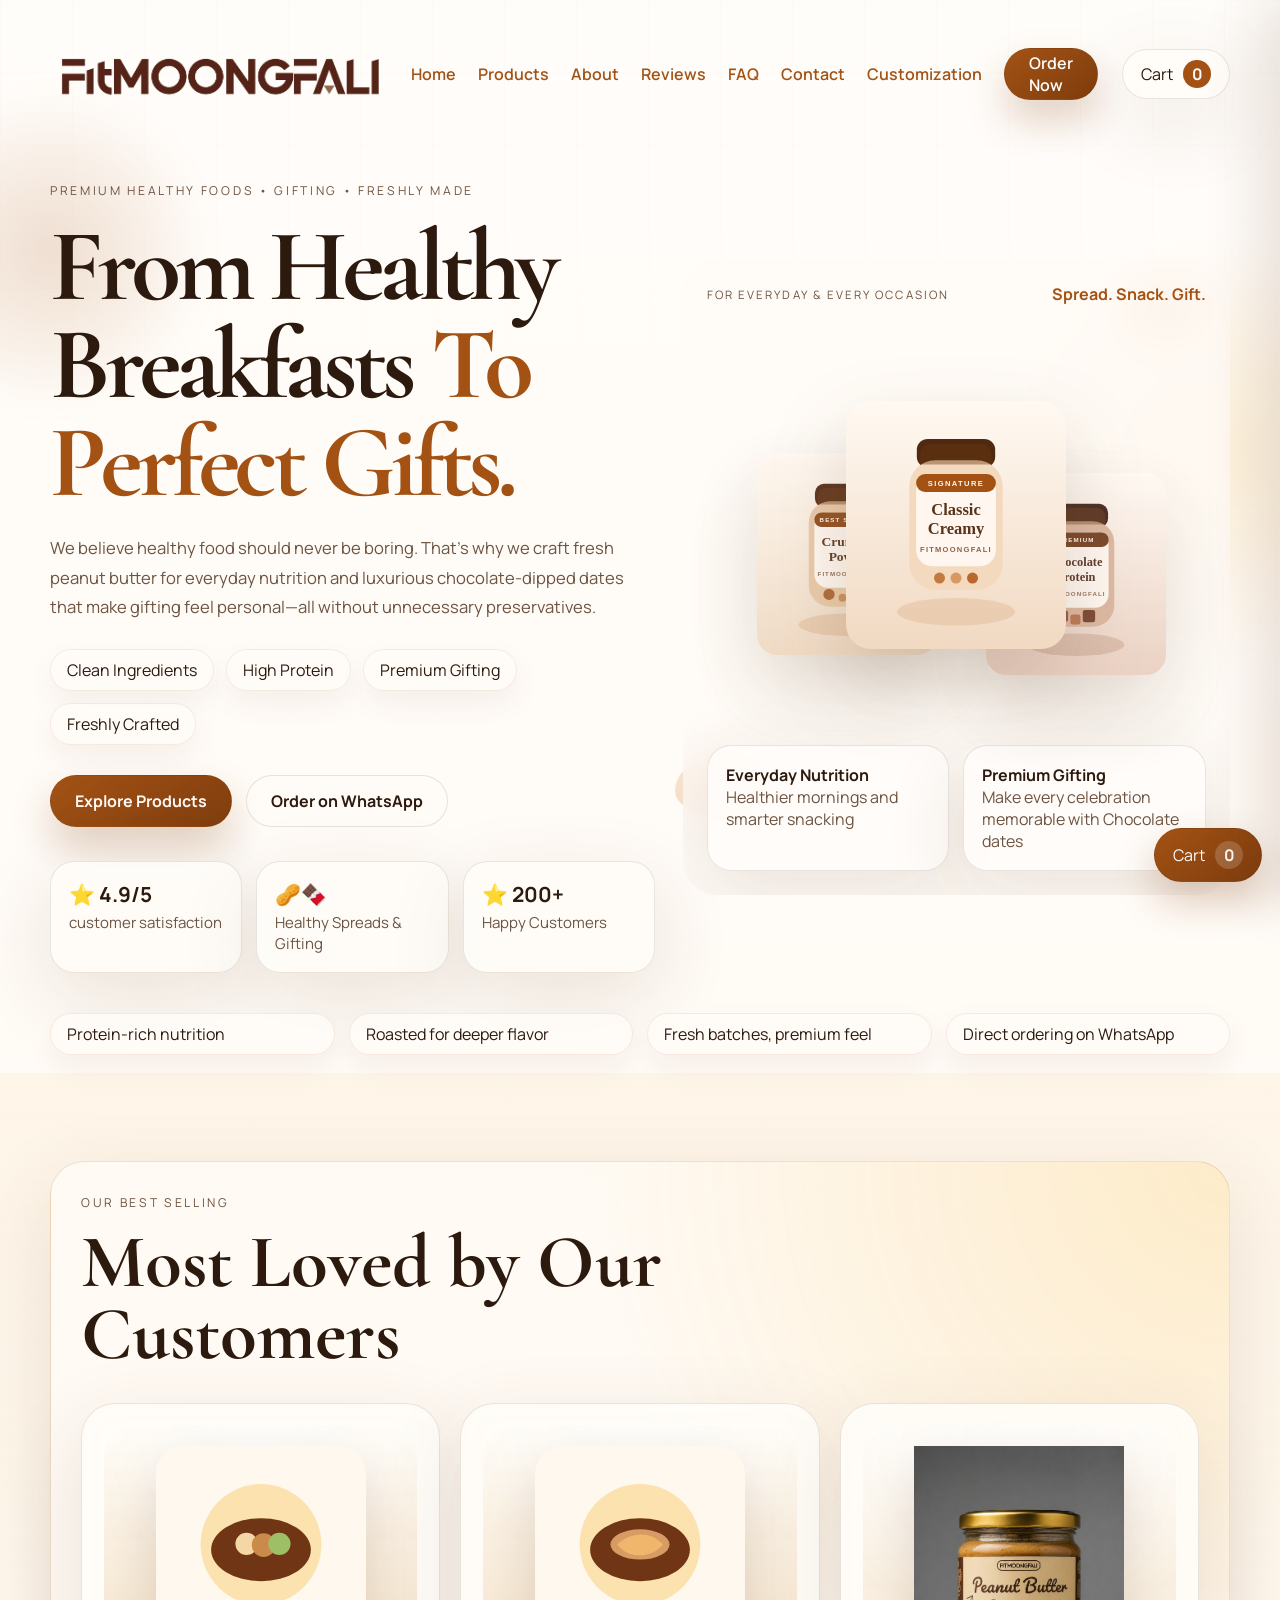
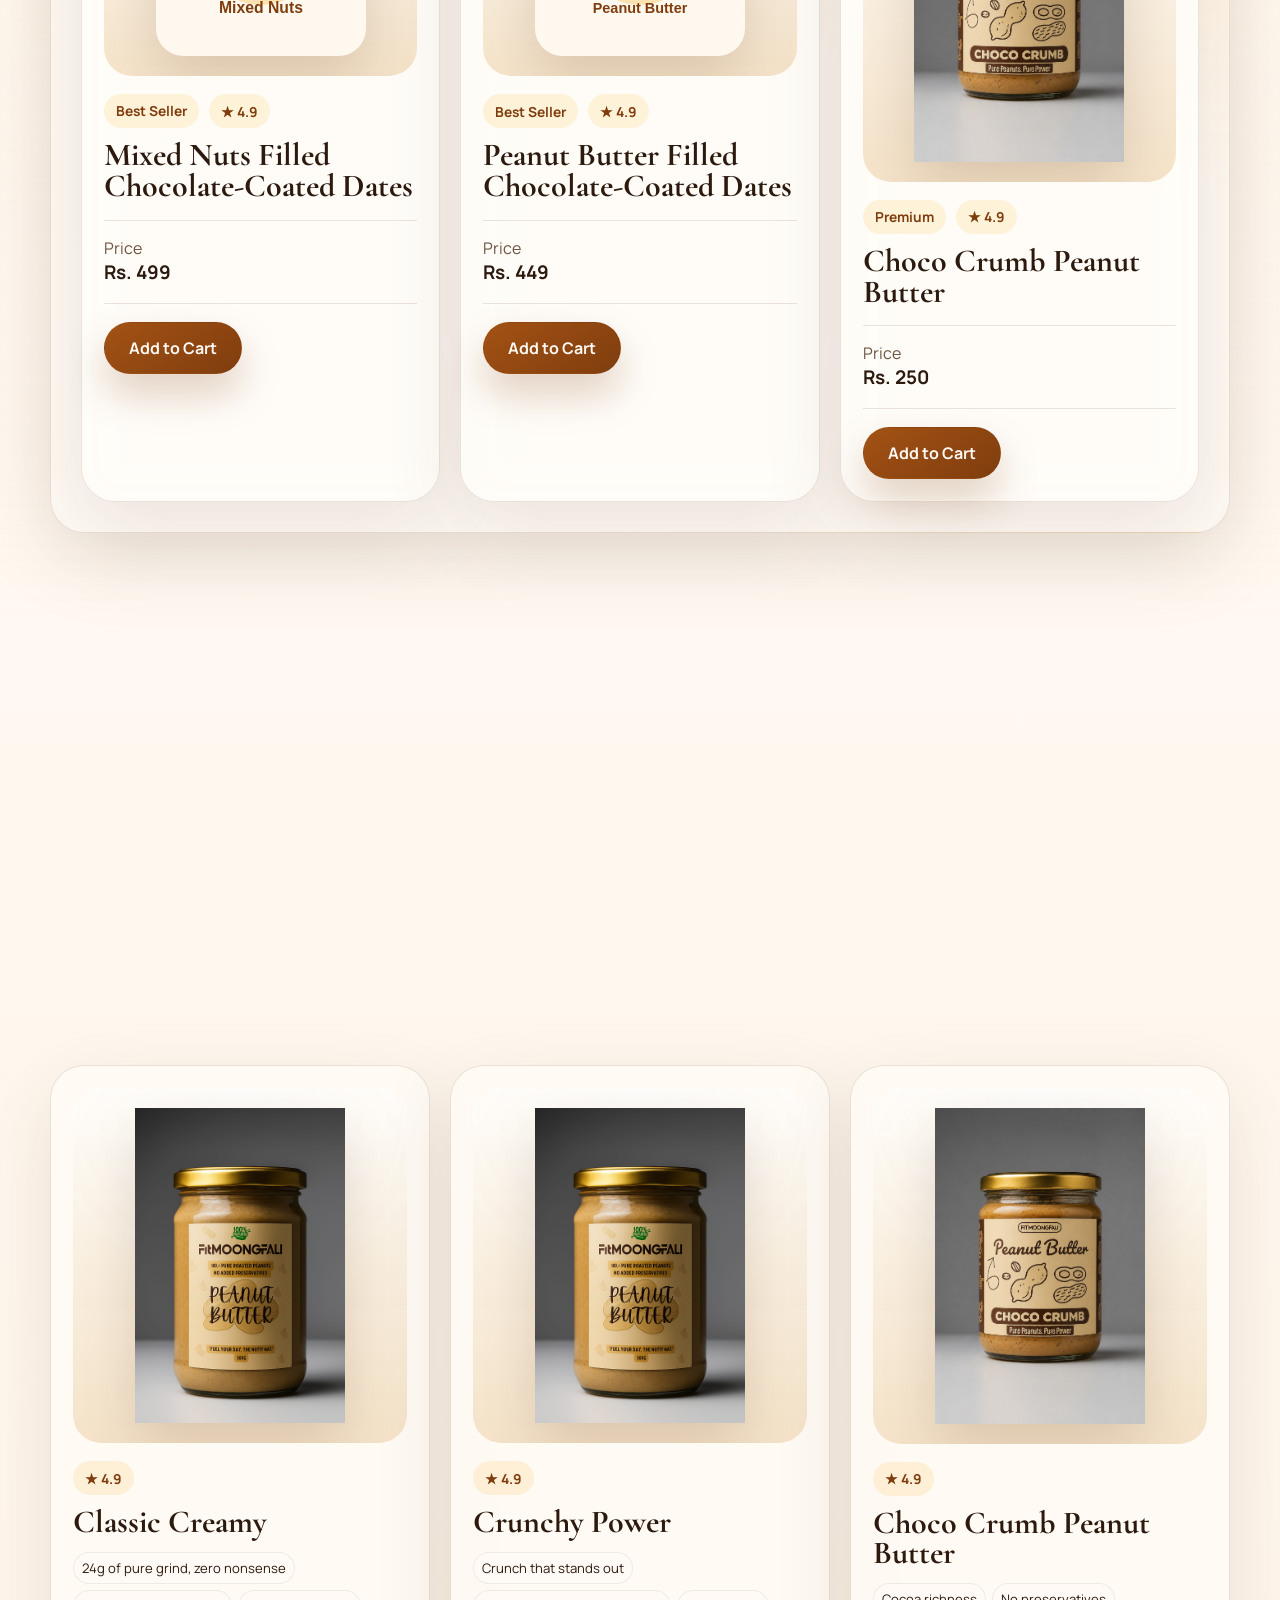
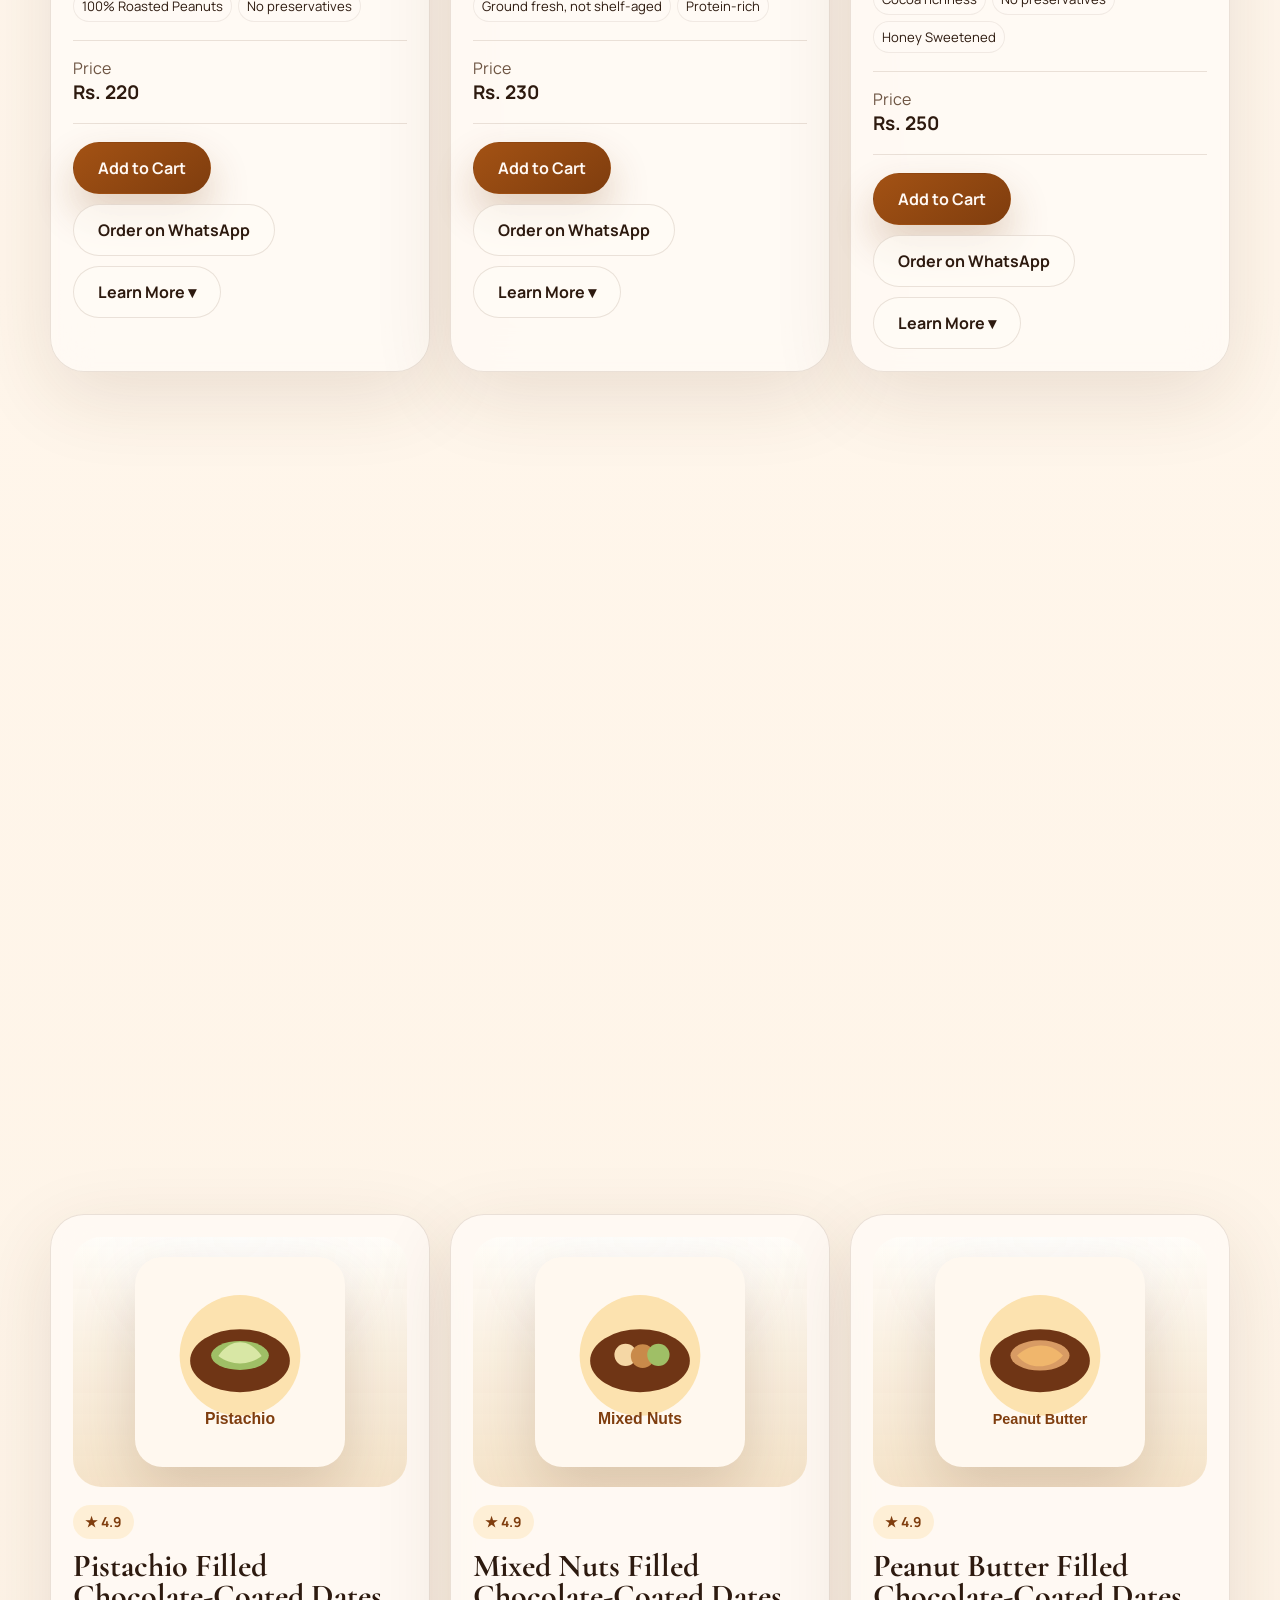
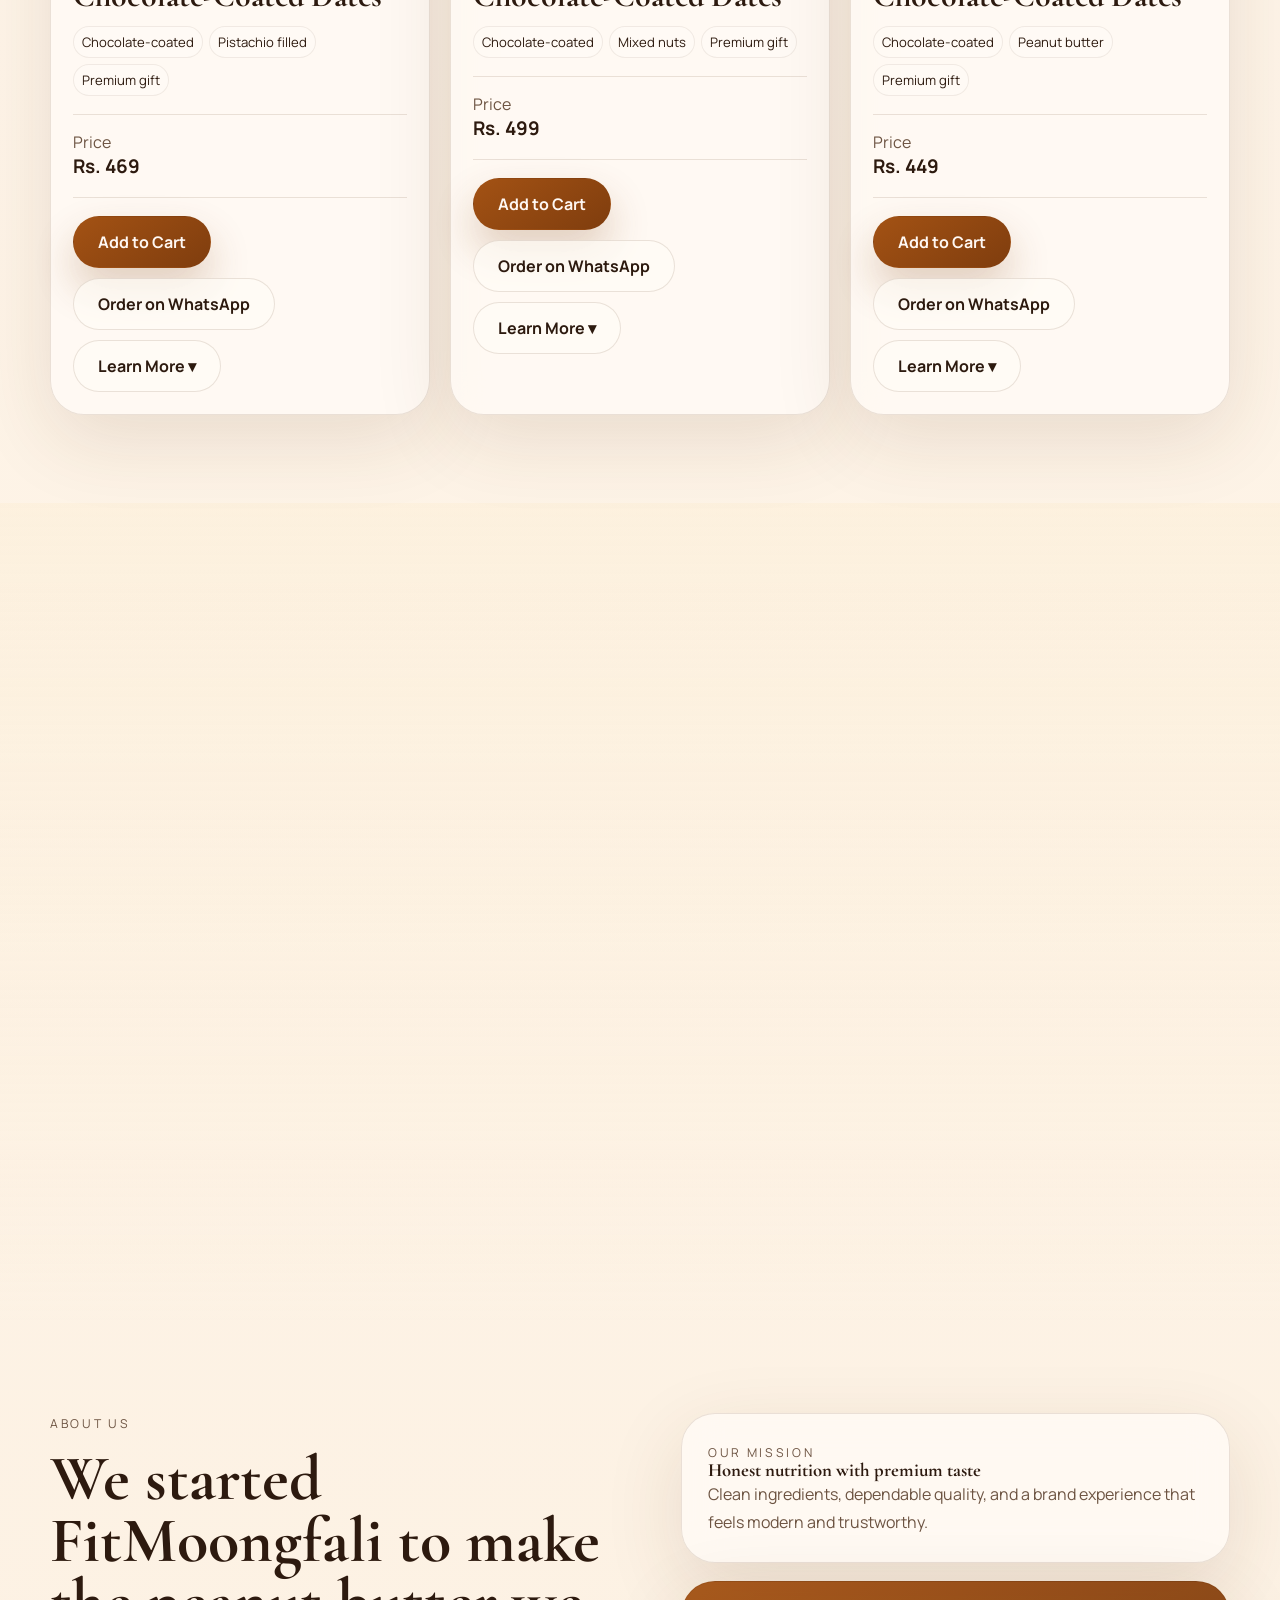
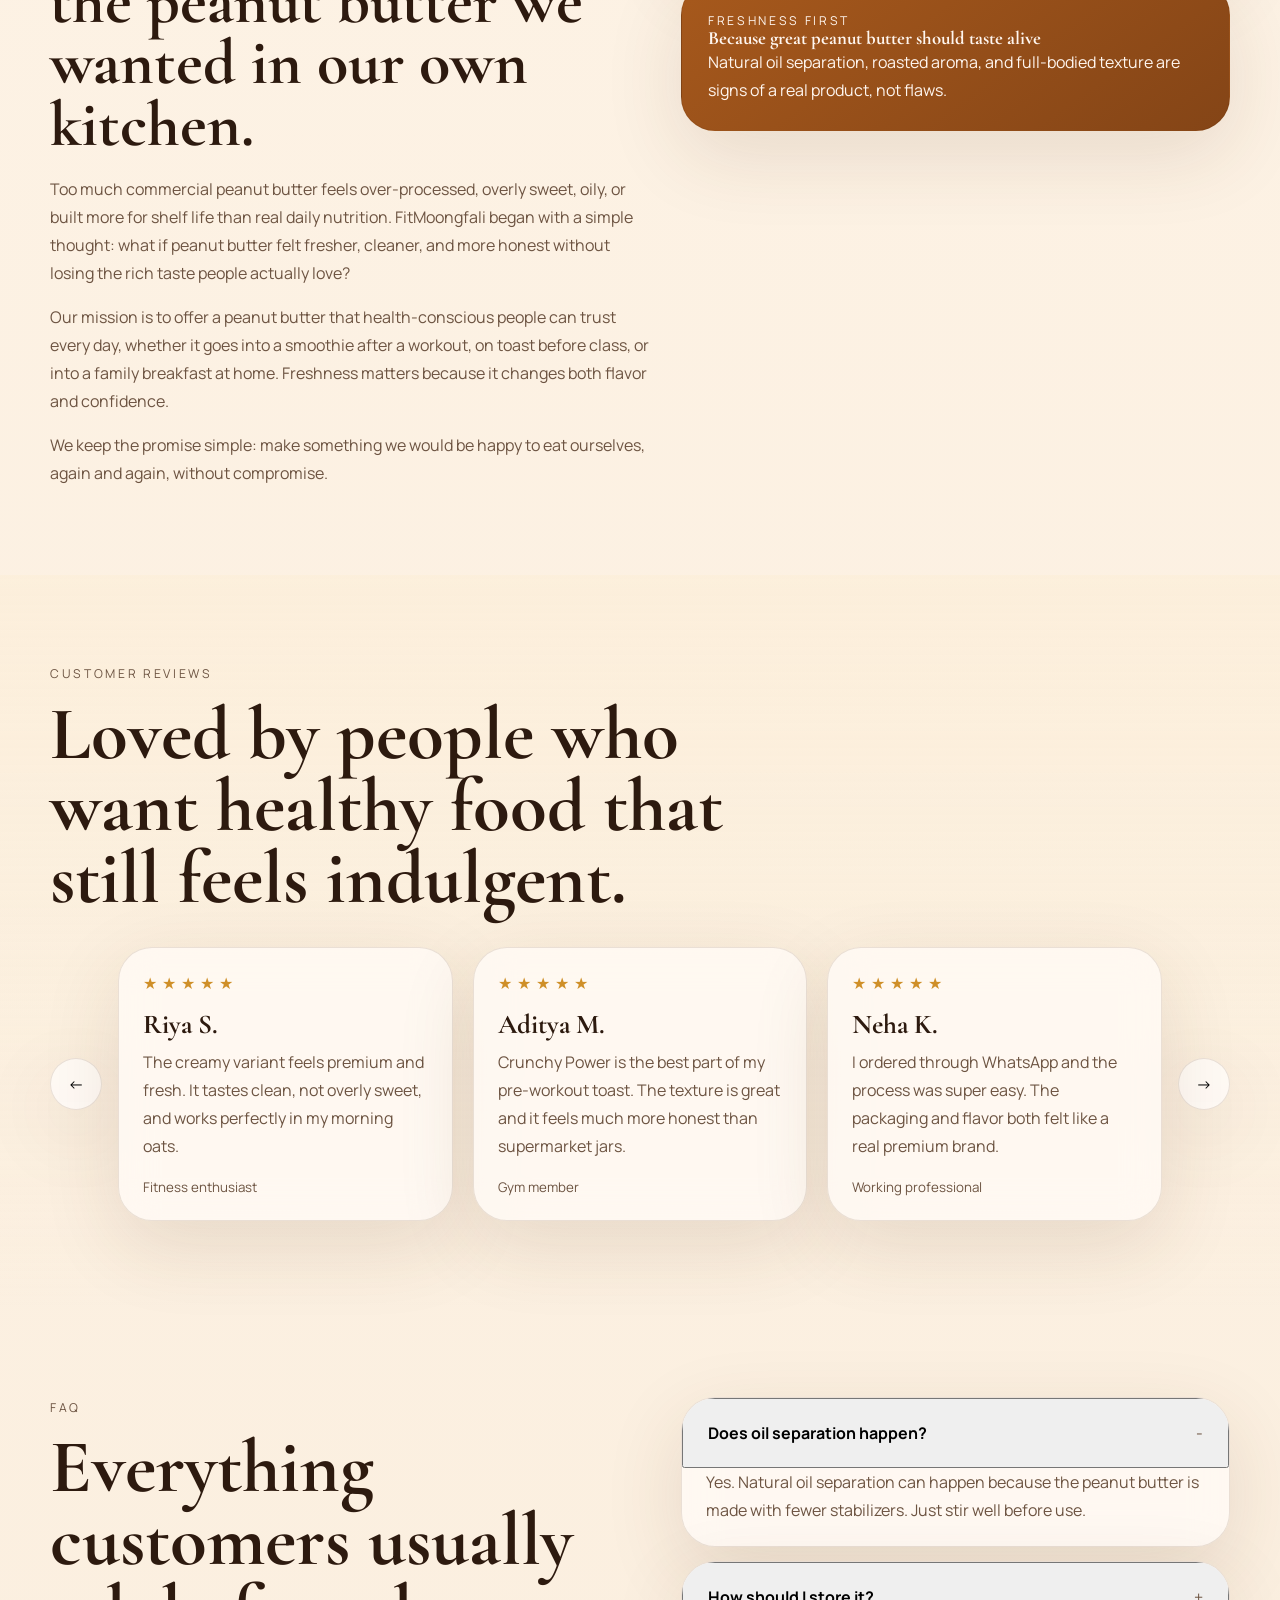
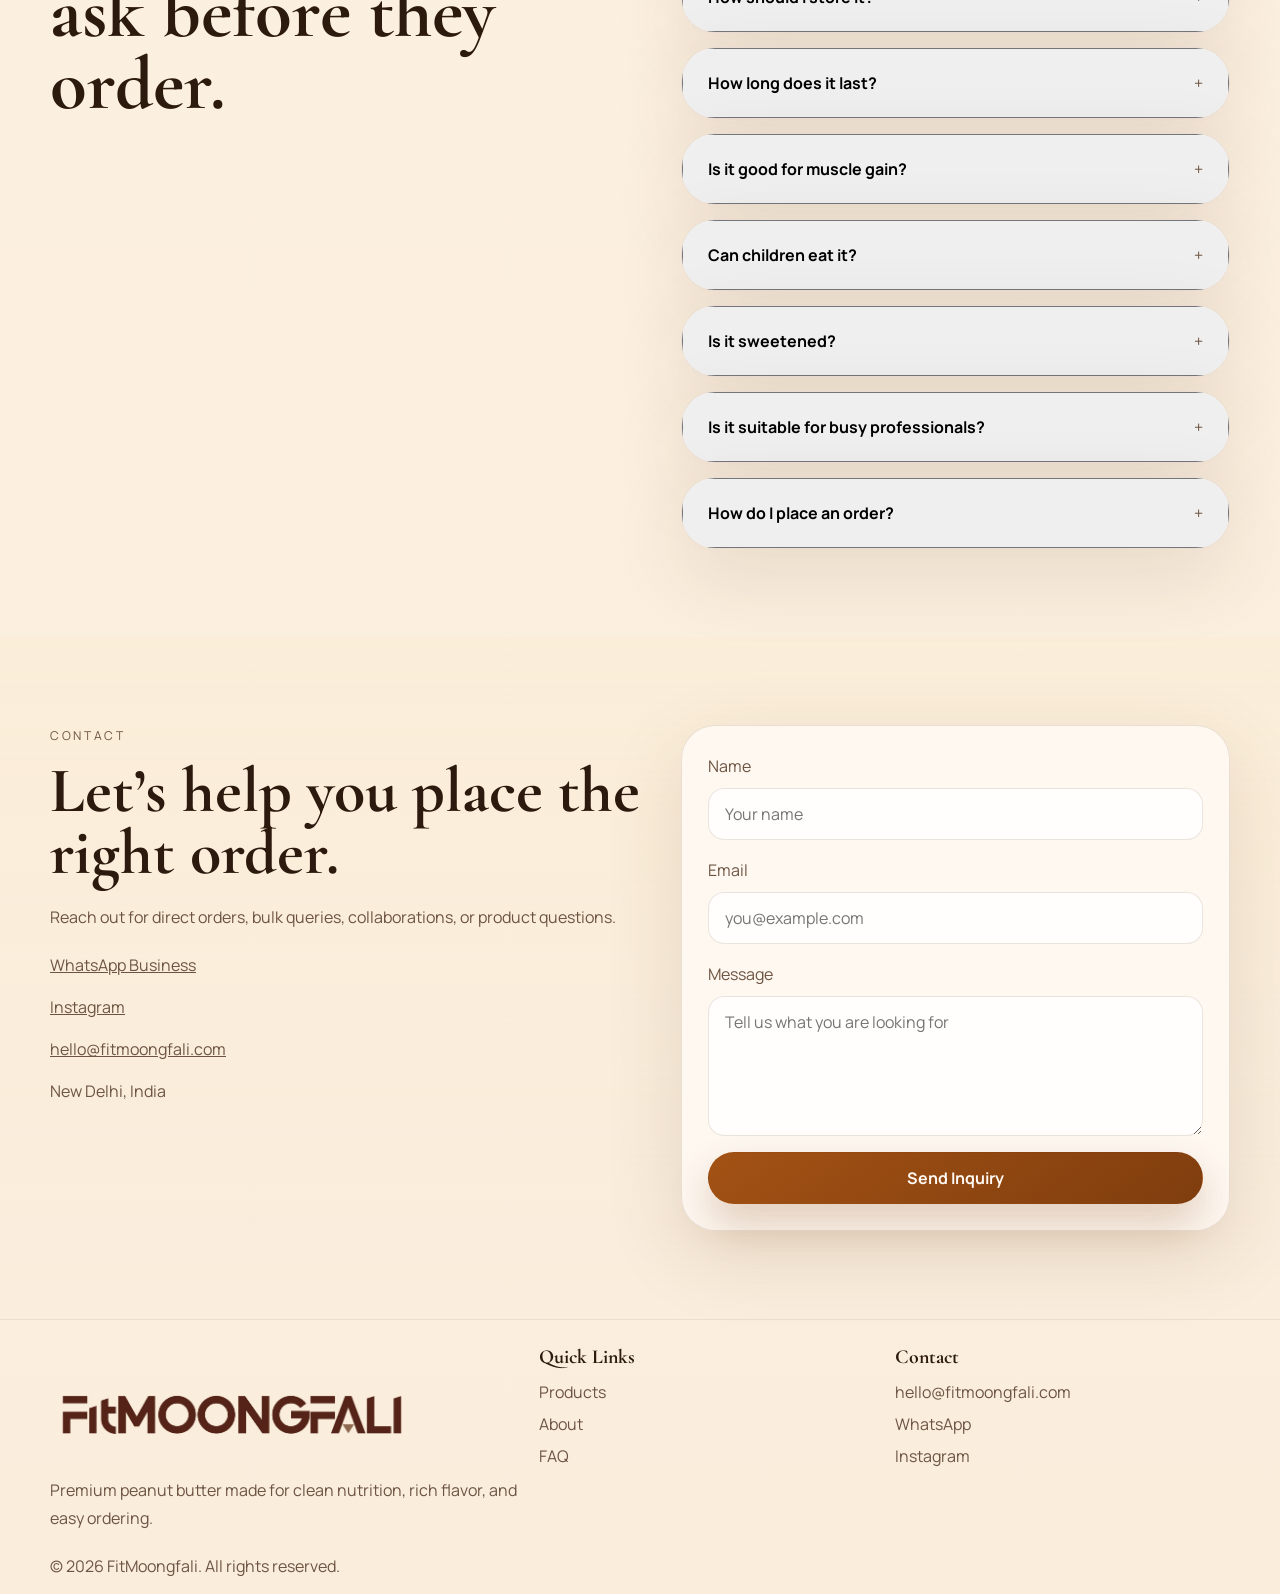
==== commit 538511db: "modified text , peanut butter images" ====
--- a/index.html
+++ b/index.html
@@ -69,34 +69,32 @@
     <section class="hero-section">
       <div class="container hero-layout">
         <div class="hero-copy reveal">
-          <p class="eyebrow">Freshly Made Premium Peanut Butter</p>
-          <h1>Real Peanut Butter. <span>Nothing Artificial.</span></h1>
+          <p class="eyebrow">PREMIUM HEALTHY FOODS • GIFTING • FRESHLY MADE</p>
+          <h1>From Healthy Breakfasts <span>To Perfect Gifts.</span></h1>
           <p class="hero-text">
-            FitMoongfali is crafted for people who want clean ingredients, high protein, rich roasted flavor,
-            and a premium everyday spread they can trust.
-          </p>
+We believe healthy food should never be boring. That's why we craft fresh peanut butter for everyday nutrition and luxurious chocolate-dipped dates that make gifting feel personal—all without unnecessary preservatives.</p>
           <ul class="hero-points" aria-label="FitMoongfali highlights">
-            <li>No preservatives</li>
-            <li>No added oil</li>
-            <li>High protein</li>
-            <li>Freshly made</li>
+            <li>Clean Ingredients</li>
+            <li>High Protein</li>
+            <li>Premium Gifting</li>
+            <li>Freshly Crafted</li>
           </ul>
           <div class="hero-actions">
-            <a class="button button-solid" href="#products">Shop Now</a>
+            <a class="button button-solid" href="#products">Explore Products</a>
             <a class="button button-ghost" href="https://wa.me/919217965243?text=Hello%20FitMoongfali!%20I%20would%20like%20to%20know%20more%20about%20your%20peanut%20butter." target="_blank" rel="noreferrer">Order on WhatsApp</a>
           </div>
           <div class="hero-trust-bar">
             <div>
-              <strong>4.9/5</strong>
+              <strong>⭐ 4.9/5</strong>
               <span>customer satisfaction</span>
             </div>
             <div>
-              <strong>100%</strong>
-              <span>fresh peanut batches</span>
+              <strong>🥜🍫</strong>
+              <span>Healthy Spreads & Gifting</span>
             </div>
             <div>
-              <strong>3</strong>
-              <span>signature variants</span>
+              <strong>⭐ 200+</strong>
+              <span>Happy Customers</span>
             </div>
           </div>
         </div>
@@ -106,8 +104,8 @@
           <div class="peanut peanut-two"></div>
           <div class="hero-card glass-card">
             <div class="hero-card-top"> 
-              <span>Premium Fuel</span>
-              <p>Healthy. Honest. Delicious.</p>
+              <span>FOR EVERYDAY & EVERY OCCASION</span>
+              <p>Spread. Snack. Gift.</p>
             </div>
             <div class="hero-product-stack">
               <img class="hero-jar hero-jar-back" src="assets/images/jar-crunchy.svg" alt="Crunchy Power peanut butter jar" loading="lazy">
@@ -116,12 +114,12 @@
             </div>
             <div class="hero-card-bottom">
               <article>
-                <strong>Clean label</strong>
-                <span>Simple ingredients you can understand.</span>
+                <strong>Everyday Nutrition</strong>
+                <span>Healthier mornings and smarter snacking</span>
               </article>
               <article>
-                <strong>Everyday fit</strong>
-                <span>Perfect for breakfast, smoothies, toast, and snacks.</span>
+                <strong>Premium Gifting</strong>
+                <span>Make every celebration memorable with Chocolate dates</span>
               </article>
             </div>
           </div>
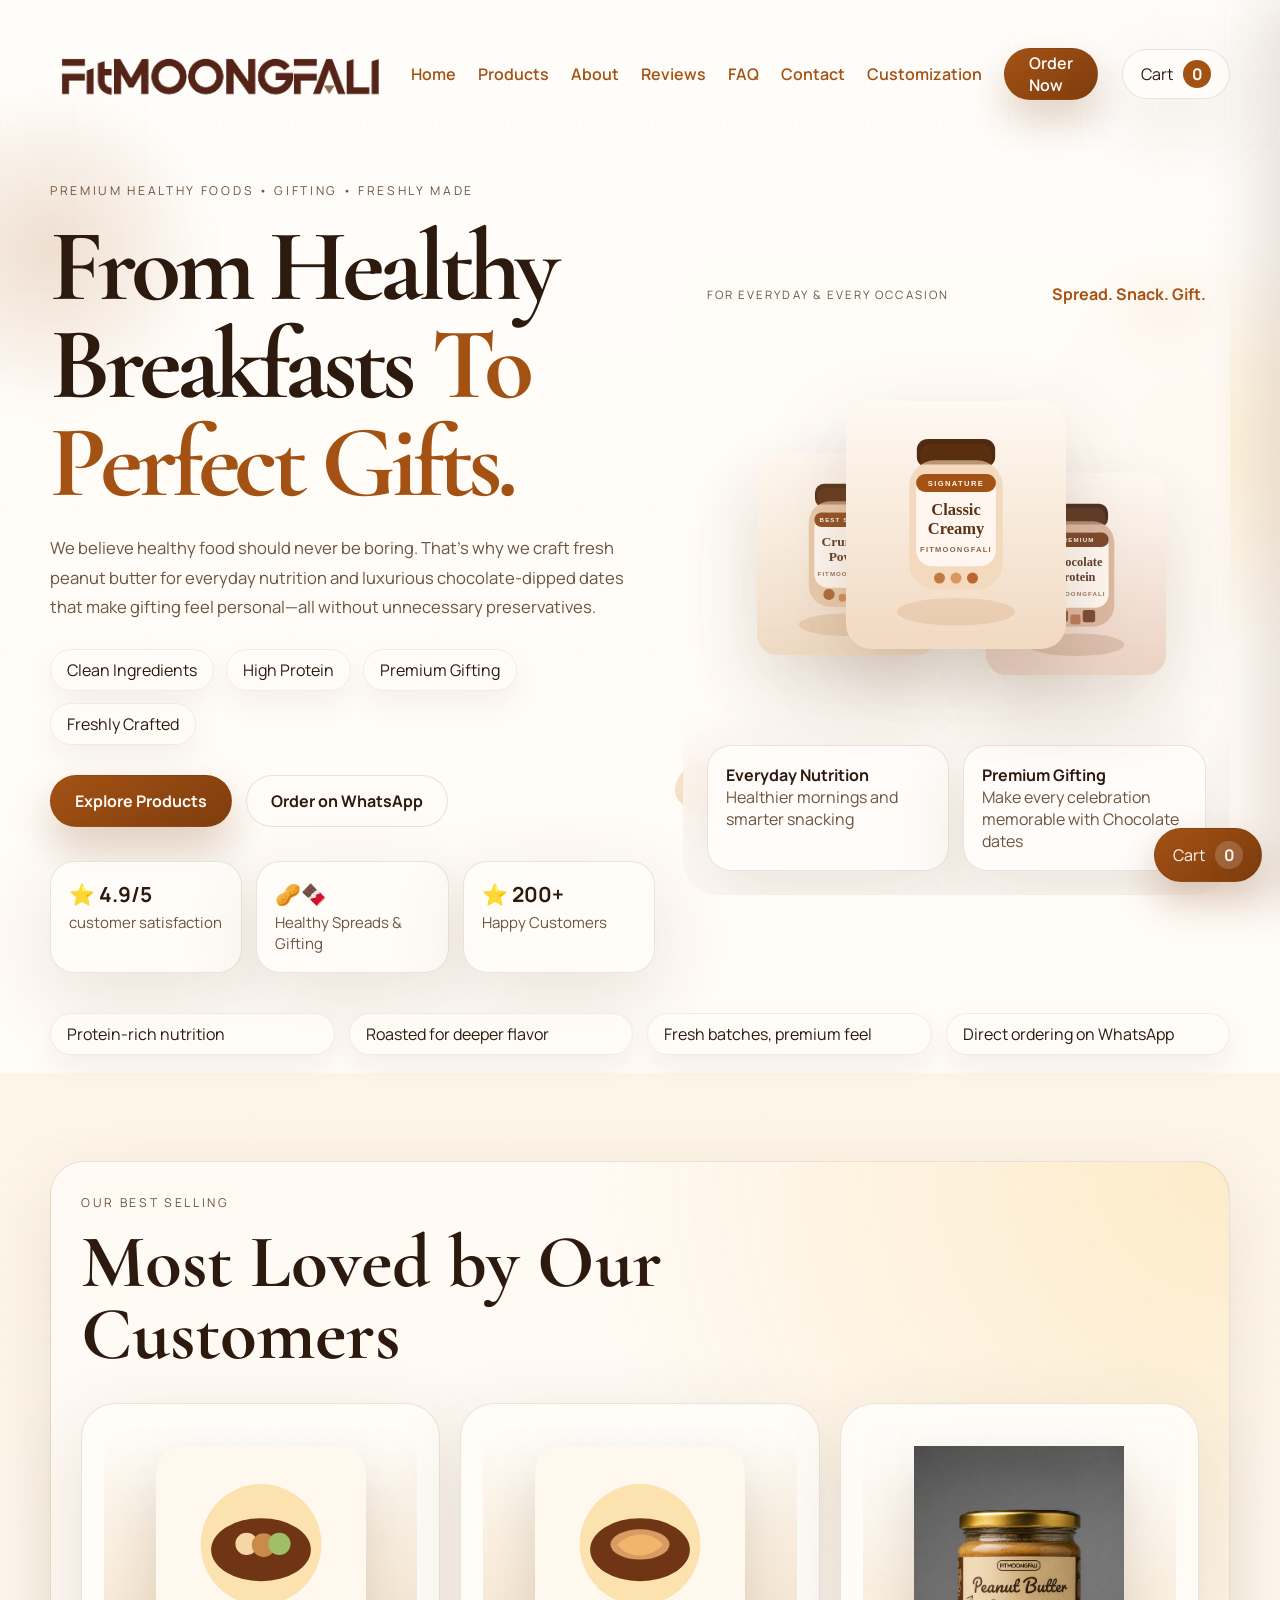
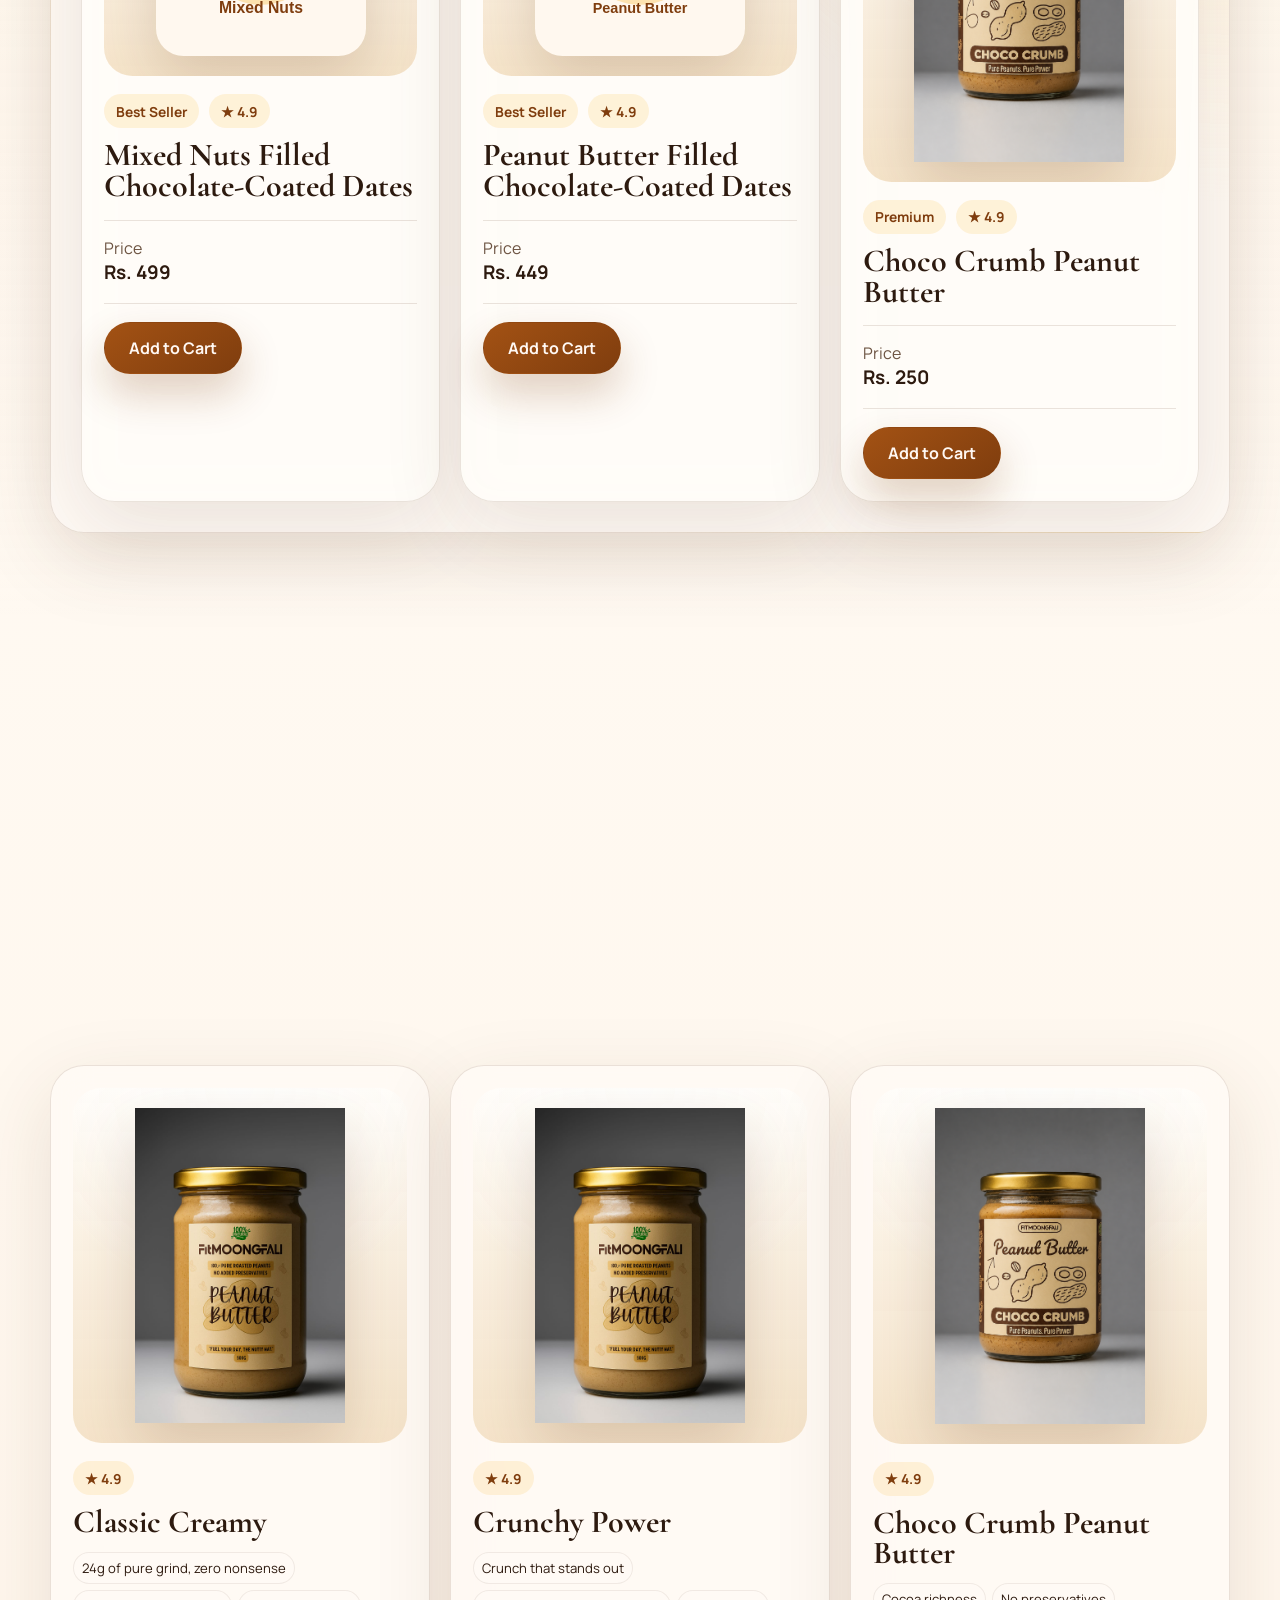
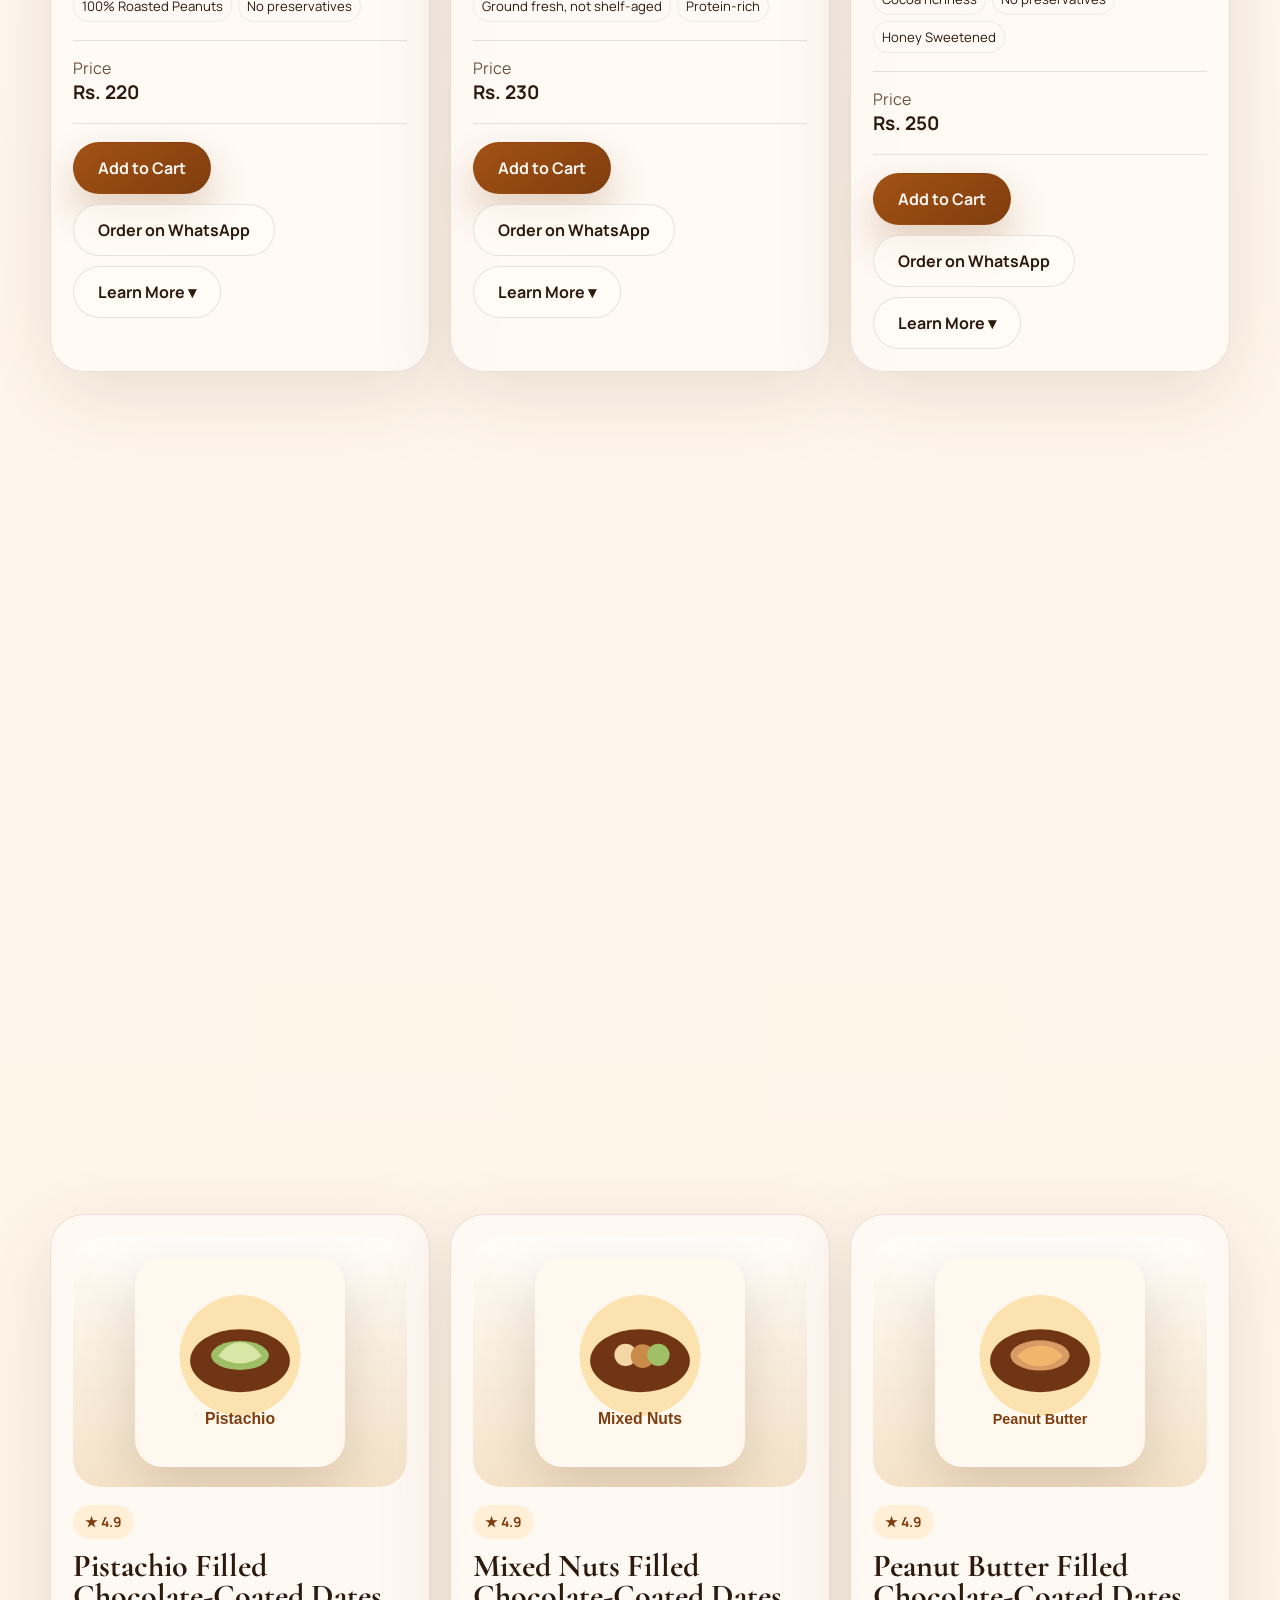
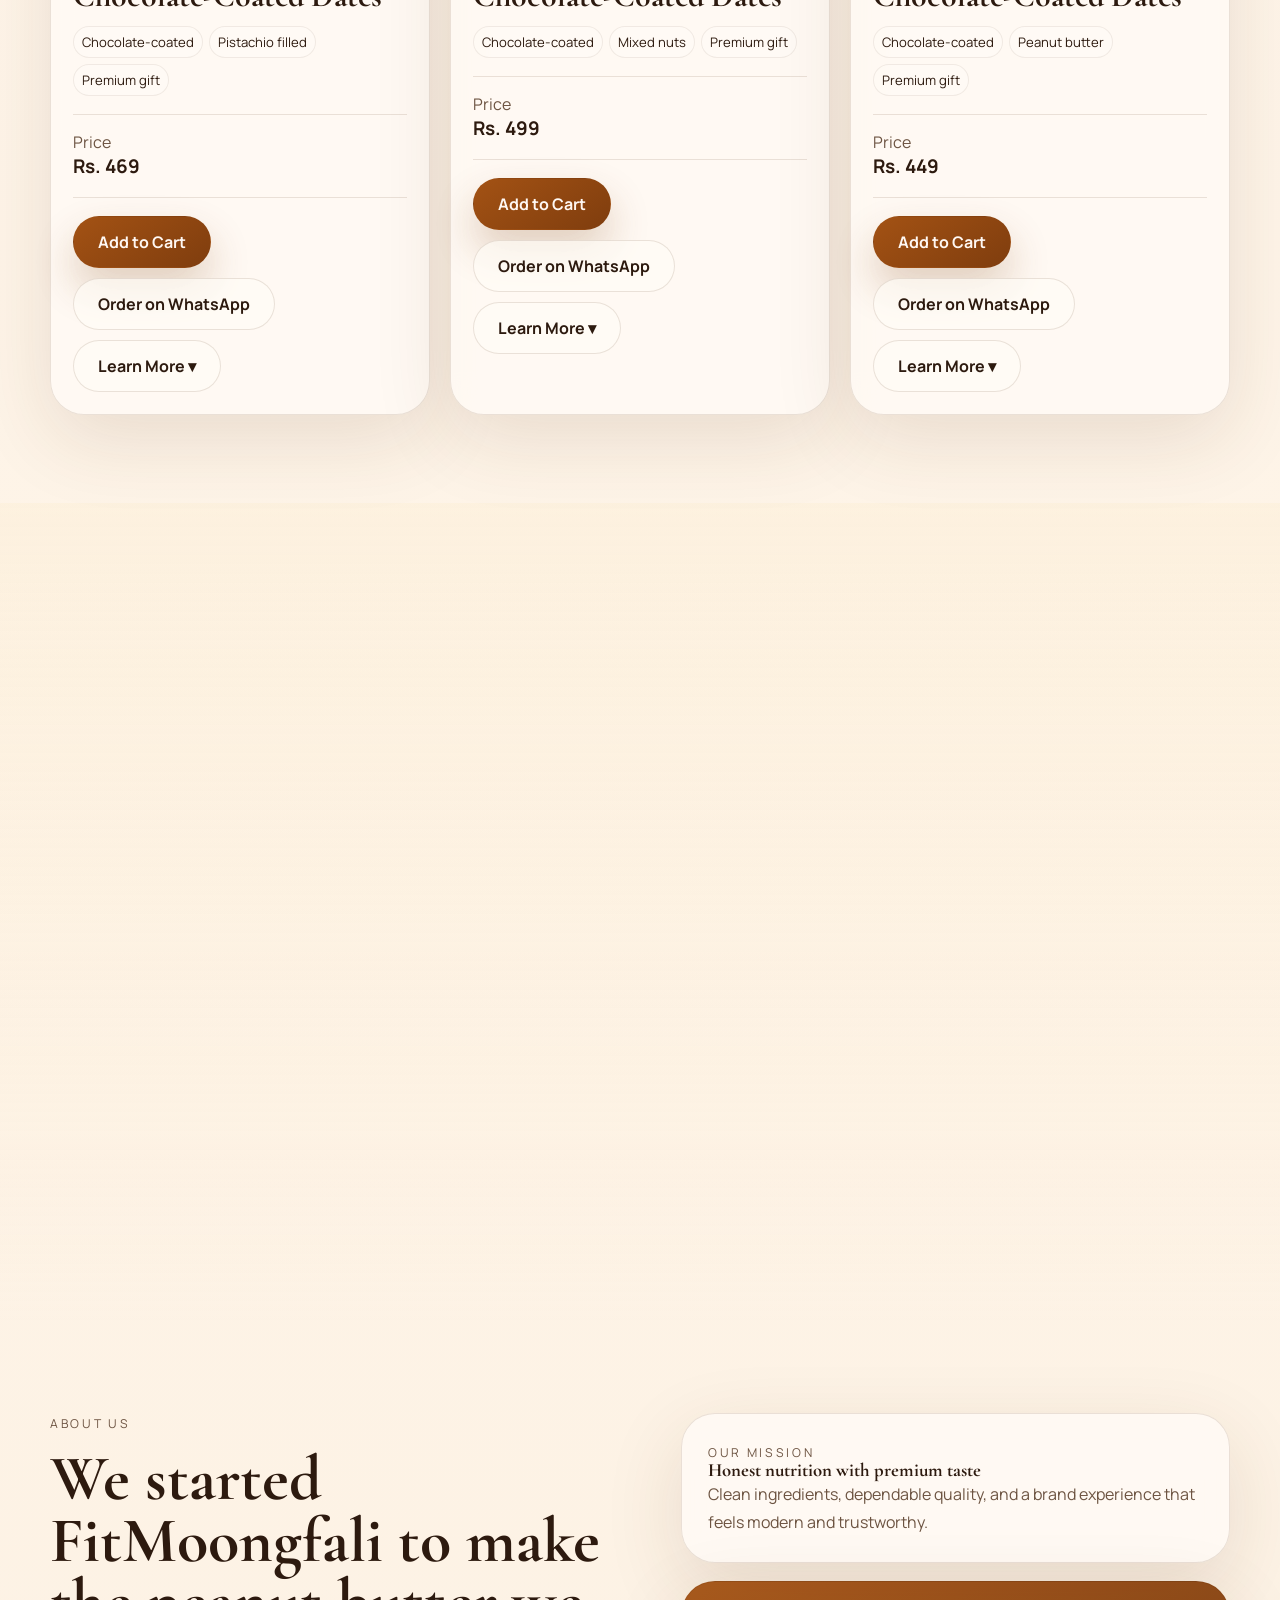
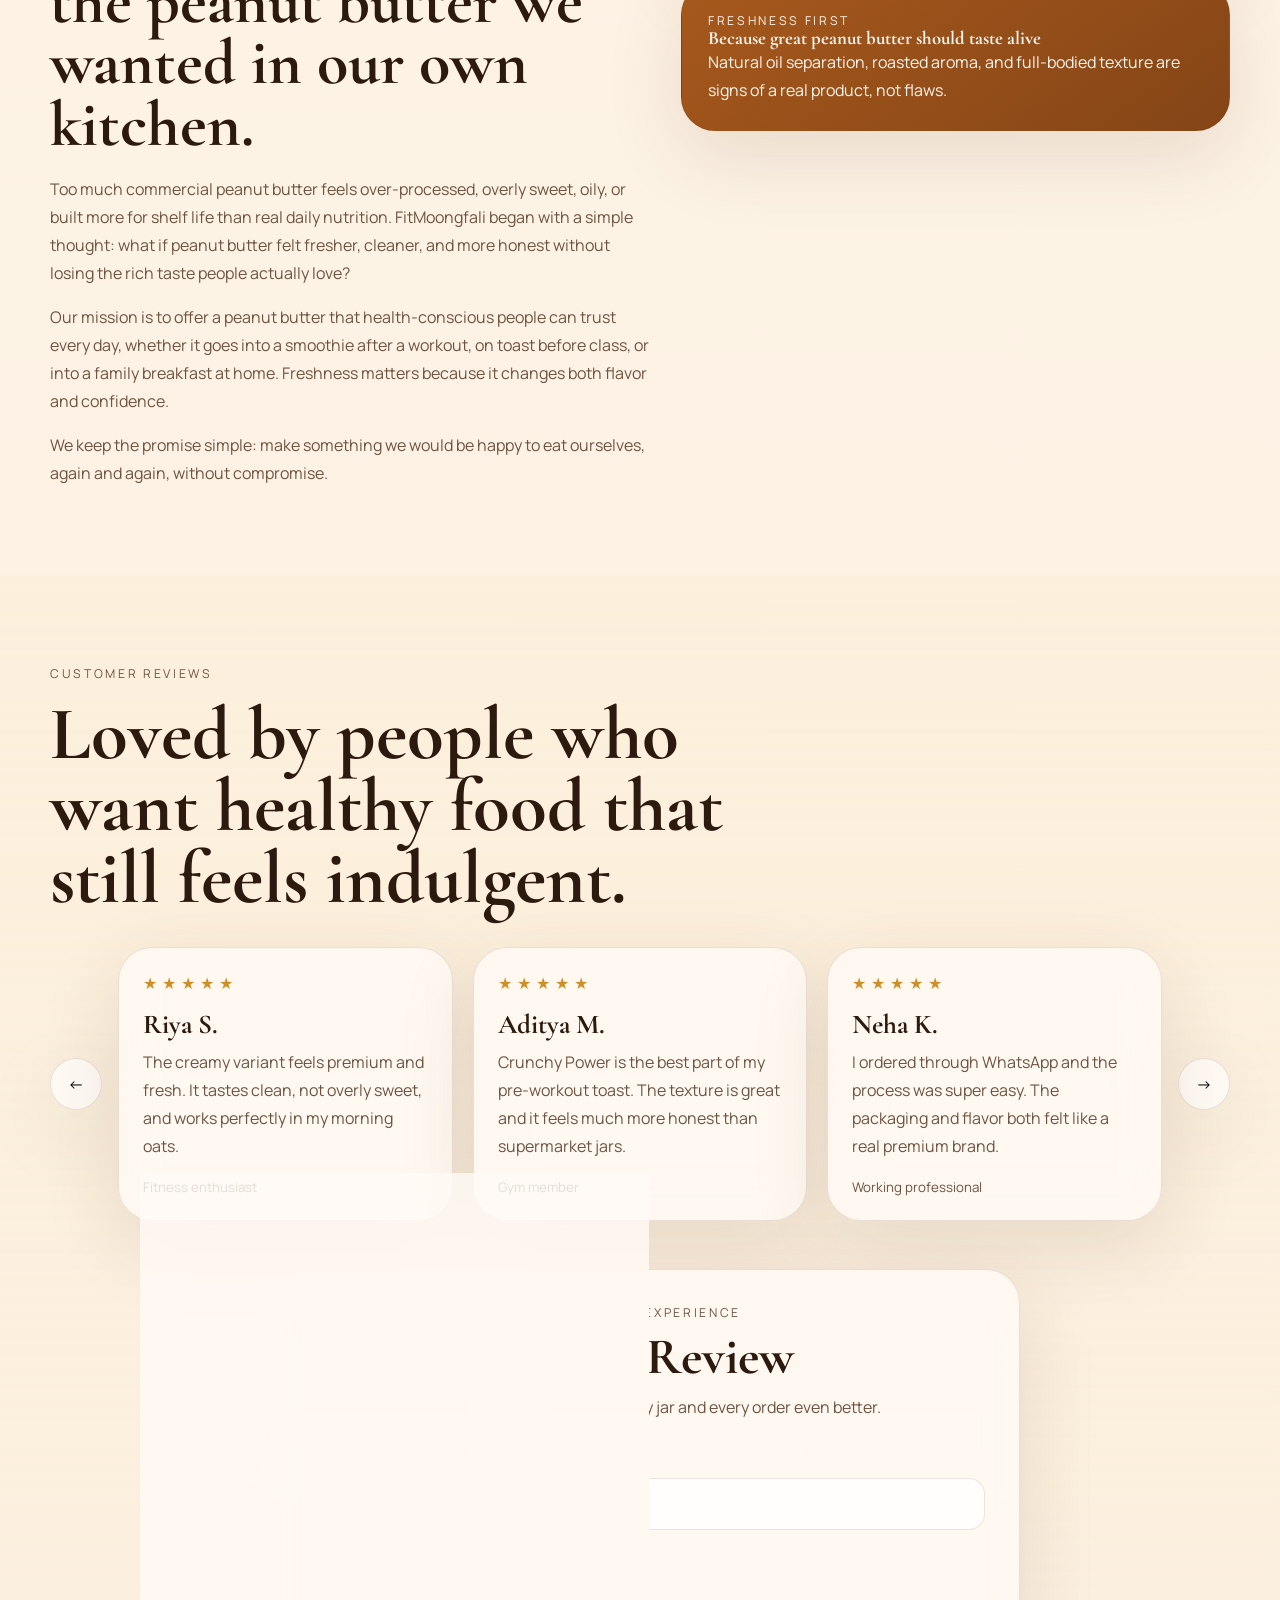
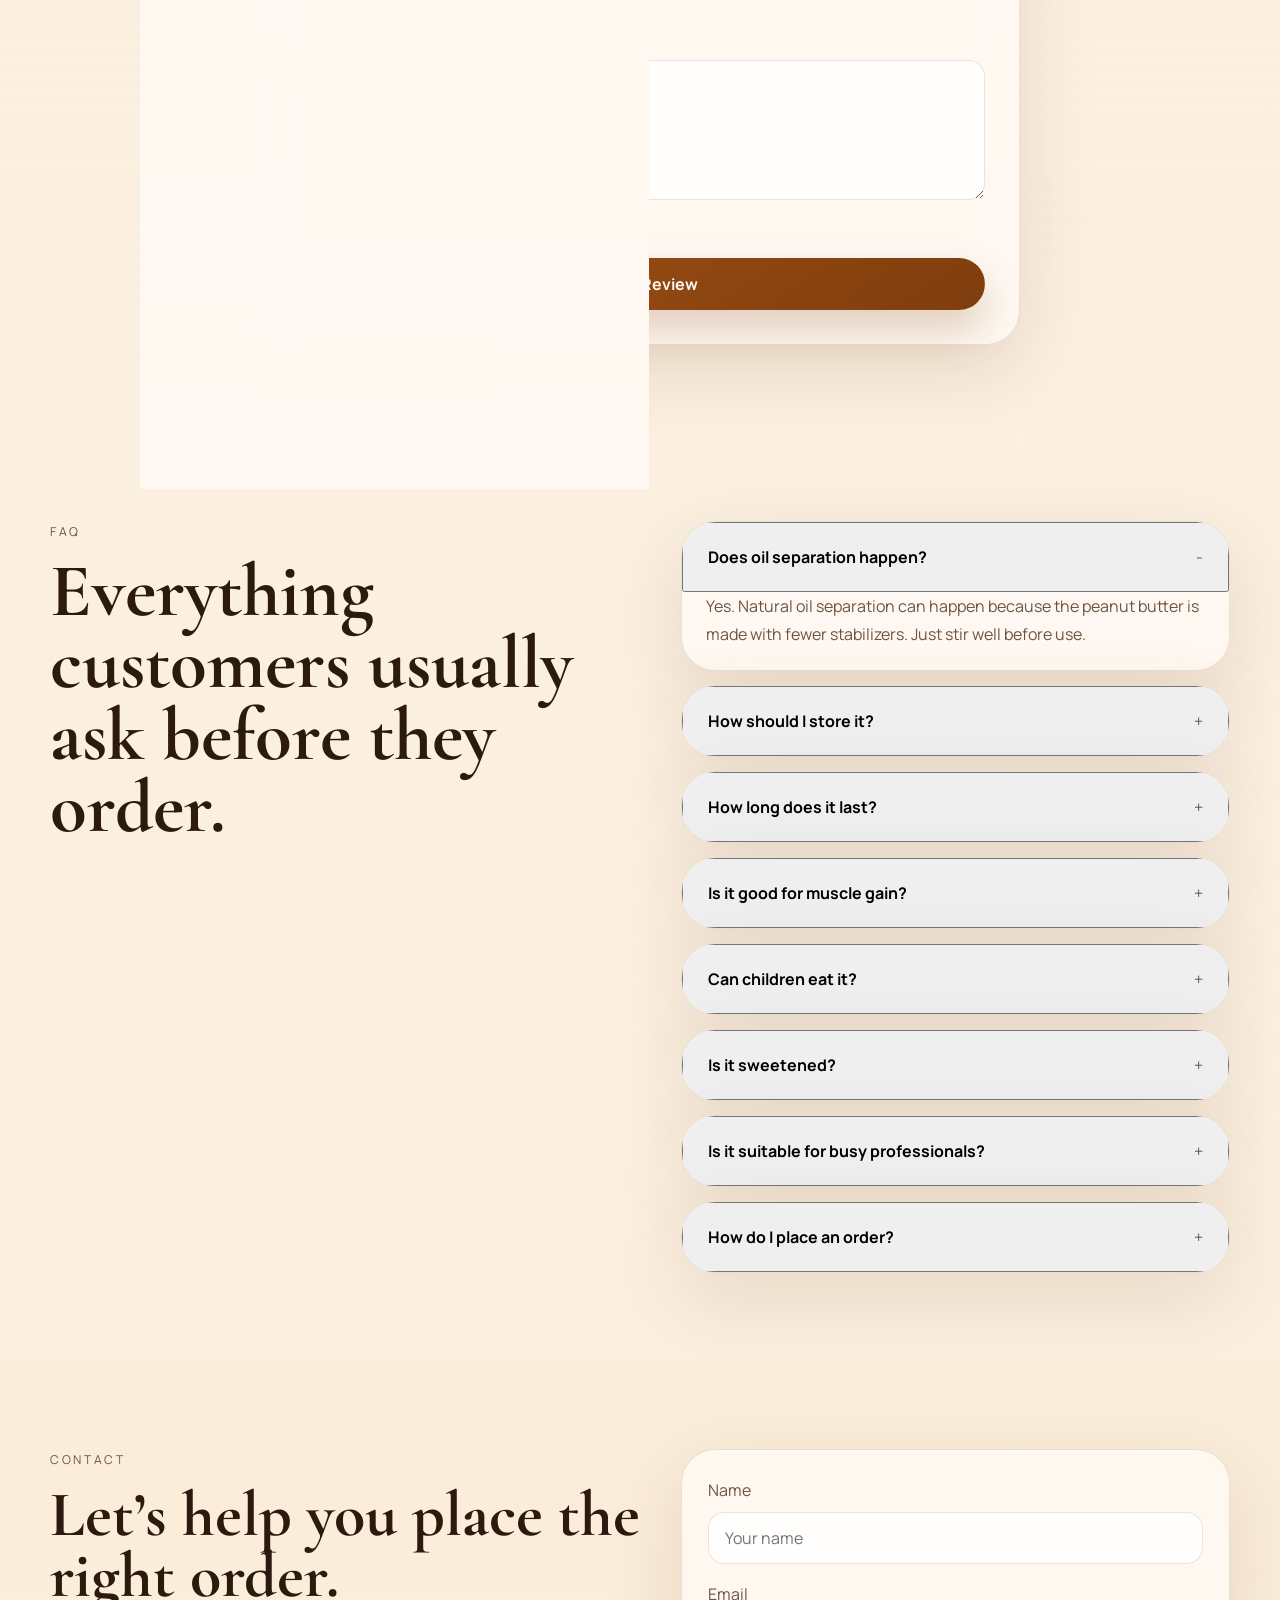
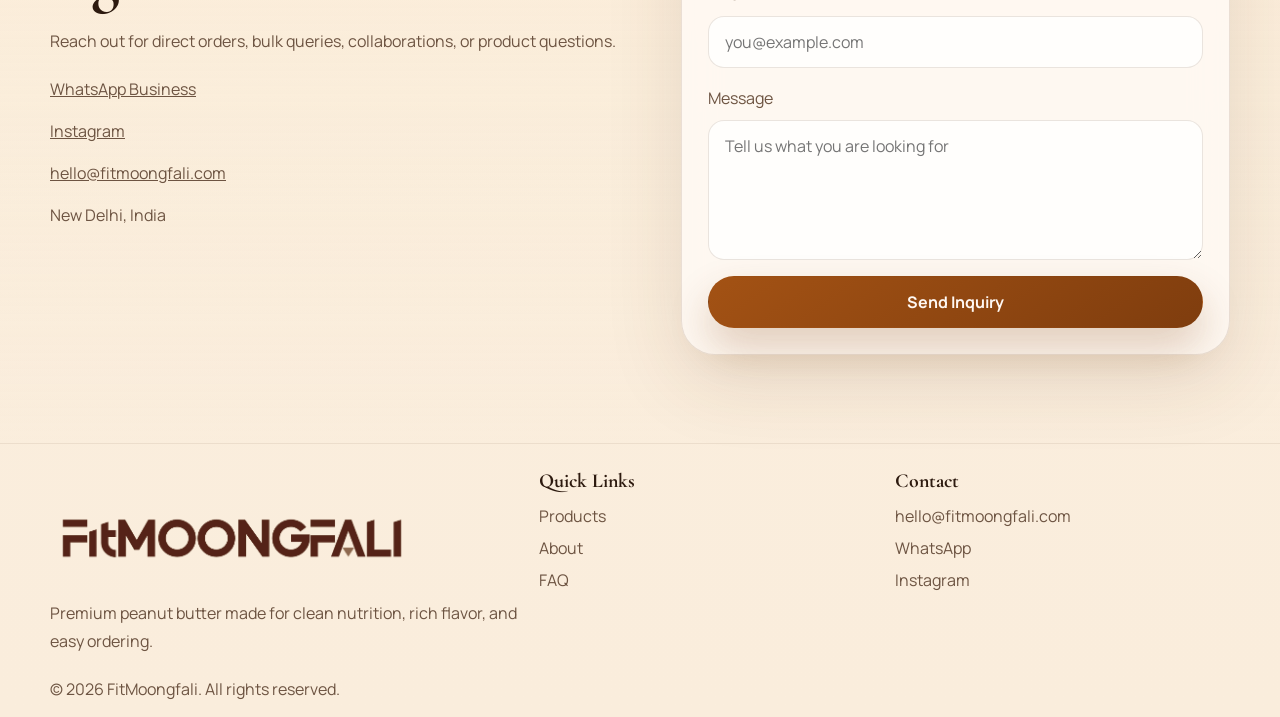
==== commit d66e864b: "review section updated" ====
--- a/index.html
+++ b/index.html
@@ -235,6 +235,40 @@
           <div class="review-track" id="review-track"></div>
           <button class="slider-button" type="button" id="review-next" aria-label="Next review">&rarr;</button>
         </div>
+        <div class="write-review-card reveal">
+          <div class="write-review-heading">
+            <p class="eyebrow">Share Your Experience</p>
+            <h3>Write a Review</h3>
+            <p>Your feedback helps us make every jar and every order even better.</p>
+          </div>
+          <form class="write-review-form" id="write-review-form" novalidate>
+            <label>
+              <span>Full Name</span>
+              <input type="text" name="reviewer-name" autocomplete="name" placeholder="Your full name" required>
+            </label>
+            <fieldset class="review-rating-input">
+              <legend>Your Rating</legend>
+              <div class="star-rating" aria-label="Choose a rating from 1 to 5 stars">
+                <input type="radio" id="review-rating-1" name="review-rating" value="1" required>
+                <label for="review-rating-1" aria-label="1 star">&#9733;</label>
+                <input type="radio" id="review-rating-2" name="review-rating" value="2">
+                <label for="review-rating-2" aria-label="2 stars">&#9733;</label>
+                <input type="radio" id="review-rating-3" name="review-rating" value="3">
+                <label for="review-rating-3" aria-label="3 stars">&#9733;</label>
+                <input type="radio" id="review-rating-4" name="review-rating" value="4">
+                <label for="review-rating-4" aria-label="4 stars">&#9733;</label>
+                <input type="radio" id="review-rating-5" name="review-rating" value="5">
+                <label for="review-rating-5" aria-label="5 stars">&#9733;</label>
+              </div>
+            </fieldset>
+            <label>
+              <span>Your Review</span>
+              <textarea name="review-text" rows="5" placeholder="Tell us what you loved about FitMoongfali" required></textarea>
+            </label>
+            <p class="review-form-message" id="review-form-message" role="status" aria-live="polite"></p>
+            <button class="button button-solid" type="submit">Submit Review</button>
+          </form>
+        </div>
       </div>
     </section>
 
--- a/css/styles.css
+++ b/css/styles.css
@@ -850,6 +850,109 @@
   box-shadow: var(--shadow);
 }
 
+.write-review-card {
+  max-width: 760px;
+  margin: 48px auto 0;
+  padding: 34px;
+  border: 1px solid var(--line);
+  border-radius: var(--radius-xl);
+  background: var(--panel);
+  box-shadow: var(--shadow);
+  backdrop-filter: blur(18px);
+}
+
+.write-review-heading {
+  max-width: 520px;
+  text-align: center;
+  margin: 0 auto 26px;
+}
+
+.write-review-heading h3 {
+  margin-top: 12px;
+  font-size: clamp(2.2rem, 4vw, 3.4rem);
+}
+
+.write-review-heading > p:last-child {
+  margin-top: 12px;
+  color: var(--muted);
+  line-height: 1.7;
+}
+
+.write-review-form {
+  display: grid;
+  gap: 18px;
+}
+
+.write-review-form > label,
+.review-rating-input {
+  display: grid;
+  gap: 8px;
+}
+
+.write-review-form span,
+.review-rating-input legend {
+  font-weight: 700;
+}
+
+.review-rating-input {
+  padding: 0;
+  margin: 0;
+  border: 0;
+}
+
+.star-rating {
+  display: inline-flex;
+  align-items: center;
+  gap: 8px;
+}
+
+.star-rating input {
+  position: absolute;
+  opacity: 0;
+  pointer-events: none;
+}
+
+.star-rating label {
+  display: grid;
+  width: 42px;
+  height: 42px;
+  place-items: center;
+  border: 1px solid var(--line);
+  border-radius: 50%;
+  color: #cf8f28;
+  background: rgba(255, 252, 248, 0.84);
+  font-size: 1.25rem;
+  cursor: pointer;
+  transition: transform 220ms ease, background 220ms ease, border-color 220ms ease;
+}
+
+.star-rating label:hover,
+.star-rating input:focus-visible + label,
+.star-rating input:checked + label {
+  border-color: rgba(163, 82, 20, 0.42);
+  background: rgba(252, 226, 175, 0.62);
+  transform: translateY(-2px);
+}
+
+.review-form-message {
+  min-height: 1.5em;
+  margin: -2px 0 0;
+  color: var(--muted);
+  font-weight: 600;
+}
+
+.review-form-message.is-success {
+  color: #427144;
+}
+
+.review-form-message.is-error {
+  color: var(--accent-deep);
+}
+
+.review-star-empty {
+  color: rgba(207, 143, 40, 0.3);
+}
+
 .faq-list {
   display: grid;
   gap: 14px;
@@ -1369,7 +1472,7 @@
 
 @media (max-width: 640px) {
   :root {
-    --container: min(100% - 20px, 1180px);
+    --container: min(100% - 24px, 1180px);
   }
 
   .site-header {
@@ -1432,3 +1535,462 @@
     grid-template-columns: 1fr;
   }
 }
+
+/* Phone-specific refinements. Desktop and tablet presentation above remains unchanged. */
+@media (max-width: 640px) {
+  .site-header {
+    padding: 8px 0;
+  }
+
+  .nav-shell {
+    gap: 8px;
+  }
+
+  .brand-logo {
+    width: min(210px, 46vw);
+  }
+
+  .nav-toggle {
+    width: 42px;
+    height: 42px;
+    border-radius: 12px;
+  }
+
+  .cart-button {
+    min-height: 42px;
+    padding: 0 11px;
+    gap: 7px;
+    font-size: 0.88rem;
+  }
+
+  .cart-button strong {
+    min-width: 24px;
+    height: 24px;
+  }
+
+  .site-nav {
+    top: calc(100% + 6px);
+    left: 12px;
+    right: 12px;
+    gap: 4px;
+    padding: 14px;
+    border-radius: 20px;
+  }
+
+  .site-nav a:not(.nav-cta) {
+    width: 100%;
+    padding: 8px 4px;
+  }
+
+  .hero-section {
+    padding: 18px 0 26px;
+  }
+
+  .hero-layout {
+    gap: 24px;
+    padding-top: 10px;
+  }
+
+  .hero-copy h1 {
+    margin-top: 12px;
+    font-size: clamp(2.65rem, 12.5vw, 3.55rem);
+    line-height: 0.98;
+  }
+
+  .eyebrow,
+  .card-kicker {
+    font-size: 0.68rem;
+    letter-spacing: 0.16em;
+  }
+
+  .hero-text {
+    margin-top: 16px;
+    font-size: 0.96rem;
+    line-height: 1.7;
+  }
+
+  .hero-points {
+    gap: 8px;
+    margin-top: 20px;
+  }
+
+  .hero-points li,
+  .feature-pill {
+    min-height: 36px;
+    padding: 0 12px;
+    font-size: 0.82rem;
+  }
+
+  .hero-actions {
+    display: grid;
+    grid-template-columns: 1fr 1fr;
+    gap: 10px;
+    margin-top: 22px;
+  }
+
+  .hero-actions .button {
+    min-height: 48px;
+    padding: 0 12px;
+    font-size: 0.82rem;
+    text-align: center;
+  }
+
+  .hero-trust-bar {
+    grid-template-columns: repeat(3, minmax(0, 1fr));
+    gap: 8px;
+    margin-top: 24px;
+  }
+
+  .hero-trust-bar div {
+    padding: 12px 9px;
+    border-radius: 18px;
+  }
+
+  .hero-trust-bar strong {
+    font-size: 1rem;
+  }
+
+  .hero-trust-bar span {
+    font-size: 0.72rem;
+    line-height: 1.35;
+  }
+
+  .hero-card {
+    padding: 16px;
+  }
+
+  .hero-card-top {
+    gap: 10px;
+  }
+
+  .hero-card-top span {
+    font-size: 0.62rem;
+    letter-spacing: 0.12em;
+  }
+
+  .hero-card-top p {
+    font-size: 0.8rem;
+    white-space: nowrap;
+  }
+
+  .hero-product-stack {
+    min-height: clamp(265px, 76vw, 340px);
+  }
+
+  .hero-card-bottom {
+    gap: 10px;
+  }
+
+  .hero-card-bottom article {
+    padding: 14px;
+    border-radius: 18px;
+  }
+
+  .hero-card-bottom strong {
+    font-size: 0.94rem;
+  }
+
+  .hero-card-bottom span {
+    font-size: 0.8rem;
+    line-height: 1.45;
+  }
+
+  .featured-strip {
+    padding-bottom: 8px;
+  }
+
+  .featured-grid {
+    gap: 8px;
+  }
+
+  .featured-grid .feature-pill {
+    justify-content: center;
+    text-align: center;
+    line-height: 1.3;
+  }
+
+  .section {
+    padding: 56px 0;
+  }
+
+  .section-heading h2,
+  .about-copy h2,
+  .contact-copy h2 {
+    margin-top: 10px;
+    font-size: clamp(2.25rem, 11vw, 3.2rem);
+    line-height: 1;
+  }
+
+  .section-heading > p:last-child {
+    margin-top: 12px;
+    font-size: 0.94rem;
+    line-height: 1.65;
+  }
+
+  .best-selling-showcase {
+    padding: 18px;
+    border-radius: 24px;
+  }
+
+  .best-selling-grid {
+    grid-template-columns: repeat(2, minmax(0, 1fr));
+    gap: 12px;
+    margin-top: 22px;
+  }
+
+  .best-selling-grid .product-card:last-child {
+    grid-column: 1 / -1;
+    width: calc(50% - 6px);
+    justify-self: center;
+  }
+
+  .best-selling-card,
+  .product-card {
+    padding: 12px;
+    border-radius: 20px;
+  }
+
+  .best-selling-visual,
+  .product-visual {
+    min-height: 148px;
+    padding: 10px;
+    border-radius: 16px;
+  }
+
+  .best-selling-visual img,
+  .product-visual img {
+    width: min(100%, 128px);
+    max-height: 128px;
+    object-fit: contain;
+  }
+
+  .product-grid {
+    gap: 12px;
+    margin-top: 24px;
+    align-items: stretch;
+  }
+
+  .product-grid .product-card,
+  .best-selling-grid .product-card {
+    display: flex;
+    flex-direction: column;
+    height: 100%;
+  }
+
+  .product-chip-row {
+    gap: 6px;
+    margin: 12px 0 8px;
+  }
+
+  .product-chip {
+    min-height: 28px;
+    padding: 0 8px;
+    font-size: 0.68rem;
+  }
+
+  .product-card h3 {
+    font-size: clamp(1.35rem, 6.8vw, 1.7rem);
+    line-height: 1;
+  }
+
+  .product-description {
+    margin-top: 8px;
+    font-size: 0.78rem;
+    line-height: 1.55;
+  }
+
+  .product-features {
+    gap: 4px;
+    margin: 10px 0;
+  }
+
+  .product-features li {
+    padding: 4px 6px;
+    font-size: 0.66rem;
+  }
+
+  .product-meta {
+    margin-top: 12px;
+    padding: 10px 0 12px;
+    gap: 8px;
+  }
+
+  .product-meta strong {
+    font-size: 0.96rem;
+  }
+
+  .product-meta span {
+    font-size: 0.72rem;
+  }
+
+  .product-actions {
+    display: grid;
+    grid-template-columns: 1fr;
+    gap: 8px;
+    margin-top: auto;
+    padding-top: 12px;
+  }
+
+  .product-actions .button {
+    min-height: 42px;
+    width: 100%;
+    padding: 0 10px;
+    font-size: 0.76rem;
+  }
+
+  .benefit-grid {
+    gap: 12px;
+  }
+
+  .benefit-card,
+  .about-card,
+  .review-card,
+  .contact-form {
+    padding: 20px;
+  }
+
+  .about-layout,
+  .contact-layout,
+  .faq-layout {
+    gap: 20px;
+  }
+
+  .footer-layout {
+    gap: 24px;
+  }
+
+  .floating-cart {
+    right: 12px;
+    bottom: 12px;
+    min-height: 48px;
+    padding: 0 14px;
+  }
+}
+
+@media (max-width: 390px) {
+  .brand-logo {
+    width: min(184px, 44vw);
+  }
+
+  .cart-button {
+    padding: 0 9px;
+  }
+
+  .hero-actions {
+    grid-template-columns: 1fr;
+  }
+
+  .hero-actions .button {
+    min-height: 46px;
+    font-size: 0.88rem;
+  }
+
+  .best-selling-grid .product-card:last-child {
+    width: 100%;
+  }
+
+  .best-selling-visual,
+  .product-visual {
+    min-height: 132px;
+  }
+
+  .product-card h3 {
+    font-size: 1.3rem;
+  }
+}
+
+/* Mobile reviews: a touch carousel that previews the next card without affecting desktop. */
+@media (max-width: 768px) {
+  .reviews-shell {
+    display: block;
+    margin-top: 24px;
+  }
+
+  .reviews-shell .slider-button {
+    display: none;
+  }
+
+  .review-track {
+    display: flex;
+    grid-template-columns: none;
+    gap: 12px;
+    overflow-x: auto;
+    padding: 0 0 8px;
+    scroll-snap-type: x mandatory;
+    scroll-behavior: smooth;
+    -webkit-overflow-scrolling: touch;
+    scrollbar-width: none;
+  }
+
+  .review-track::-webkit-scrollbar {
+    display: none;
+  }
+
+  .review-track .review-card {
+    flex: 0 0 68%;
+    min-height: 208px;
+    padding: 18px;
+    scroll-snap-align: start;
+    scroll-snap-stop: always;
+  }
+
+  .review-card .review-stars {
+    gap: 4px;
+    margin-bottom: 12px;
+    font-size: 0.9rem;
+  }
+
+  .review-card h3 {
+    margin-bottom: 8px;
+    font-size: 1.45rem;
+  }
+
+  .review-card p {
+    font-size: 0.88rem;
+    line-height: 1.6;
+  }
+
+  .review-card small {
+    margin-top: 14px;
+    font-size: 0.78rem;
+  }
+
+  .write-review-card {
+    margin-top: 36px;
+    padding: 26px;
+  }
+}
+
+@media (max-width: 640px) {
+  .write-review-card {
+    padding: 22px 18px;
+    border-radius: 24px;
+  }
+
+  .write-review-heading {
+    margin-bottom: 22px;
+  }
+
+  .write-review-heading h3 {
+    font-size: clamp(2rem, 10vw, 2.7rem);
+  }
+
+  .write-review-heading > p:last-child {
+    font-size: 0.9rem;
+  }
+
+  .write-review-form {
+    gap: 16px;
+  }
+
+  .star-rating {
+    gap: 6px;
+  }
+
+  .star-rating label {
+    width: 38px;
+    height: 38px;
+    font-size: 1.1rem;
+  }
+}
+}
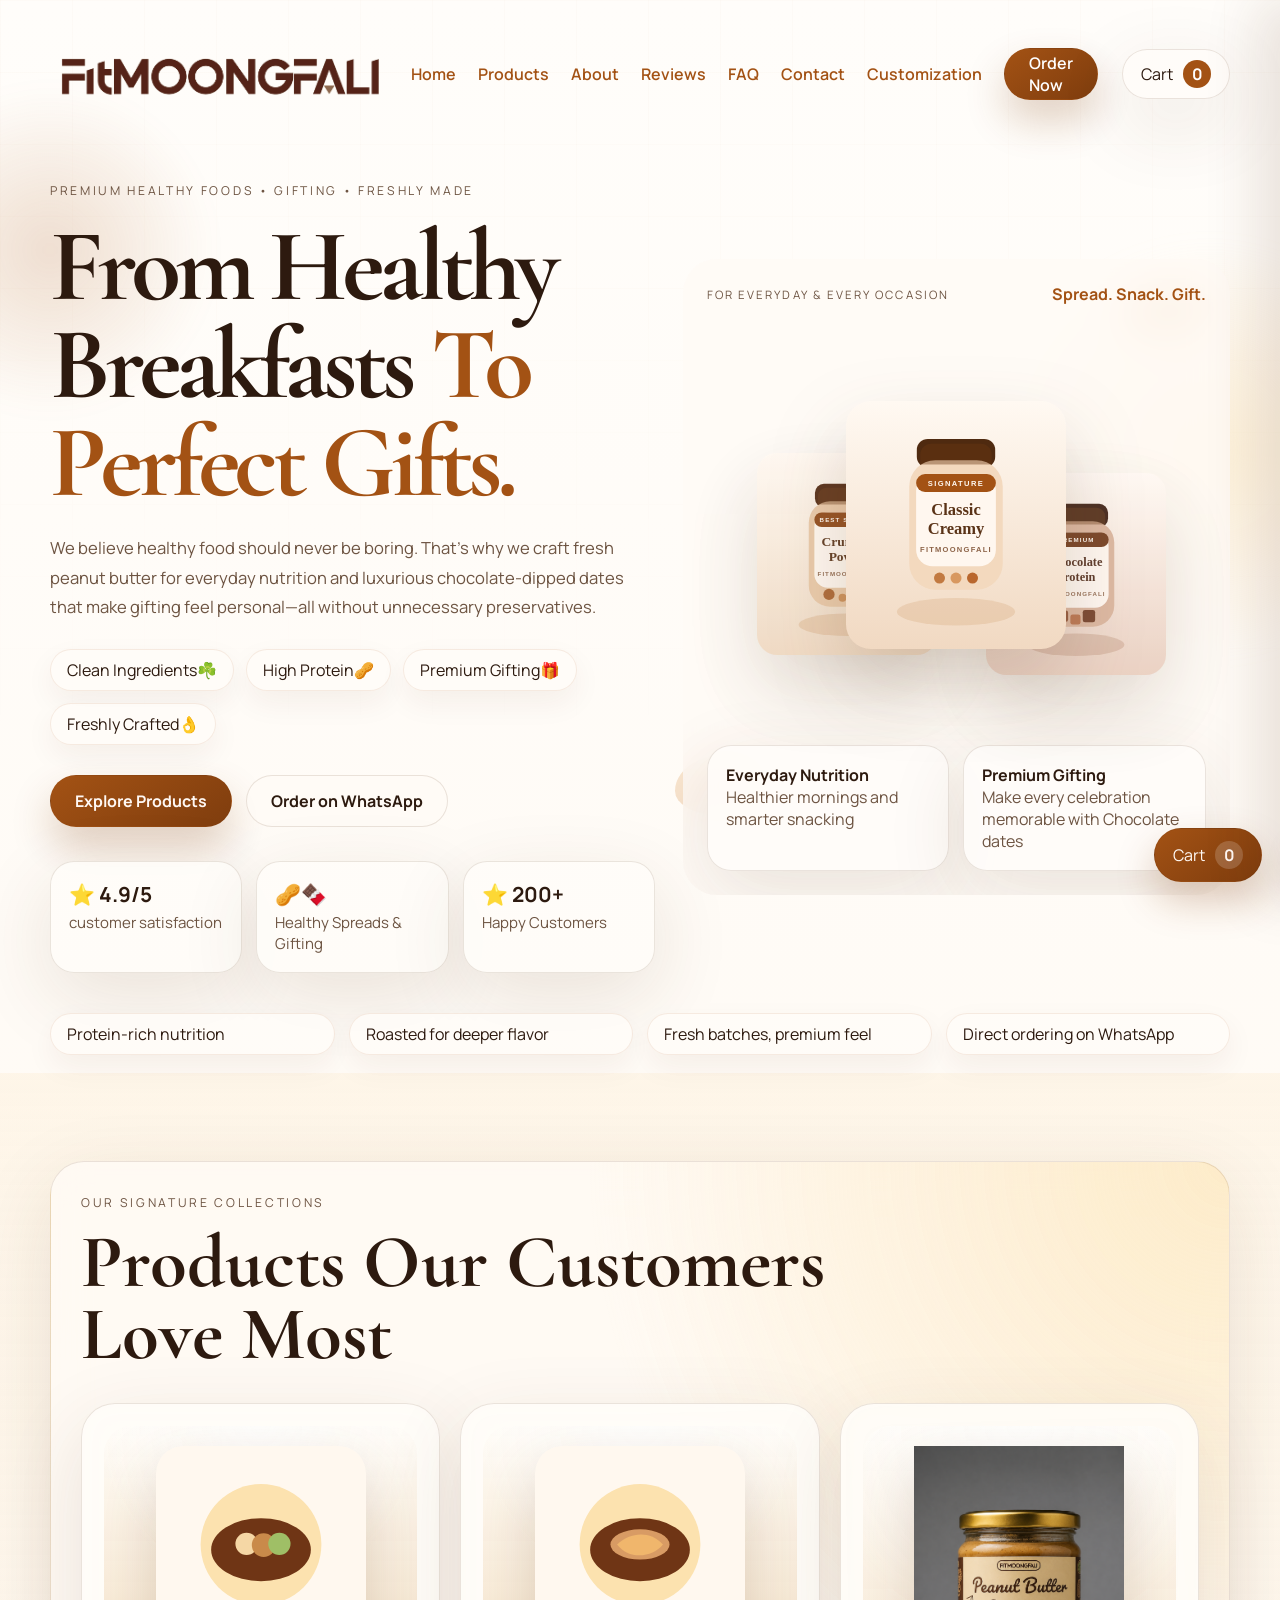
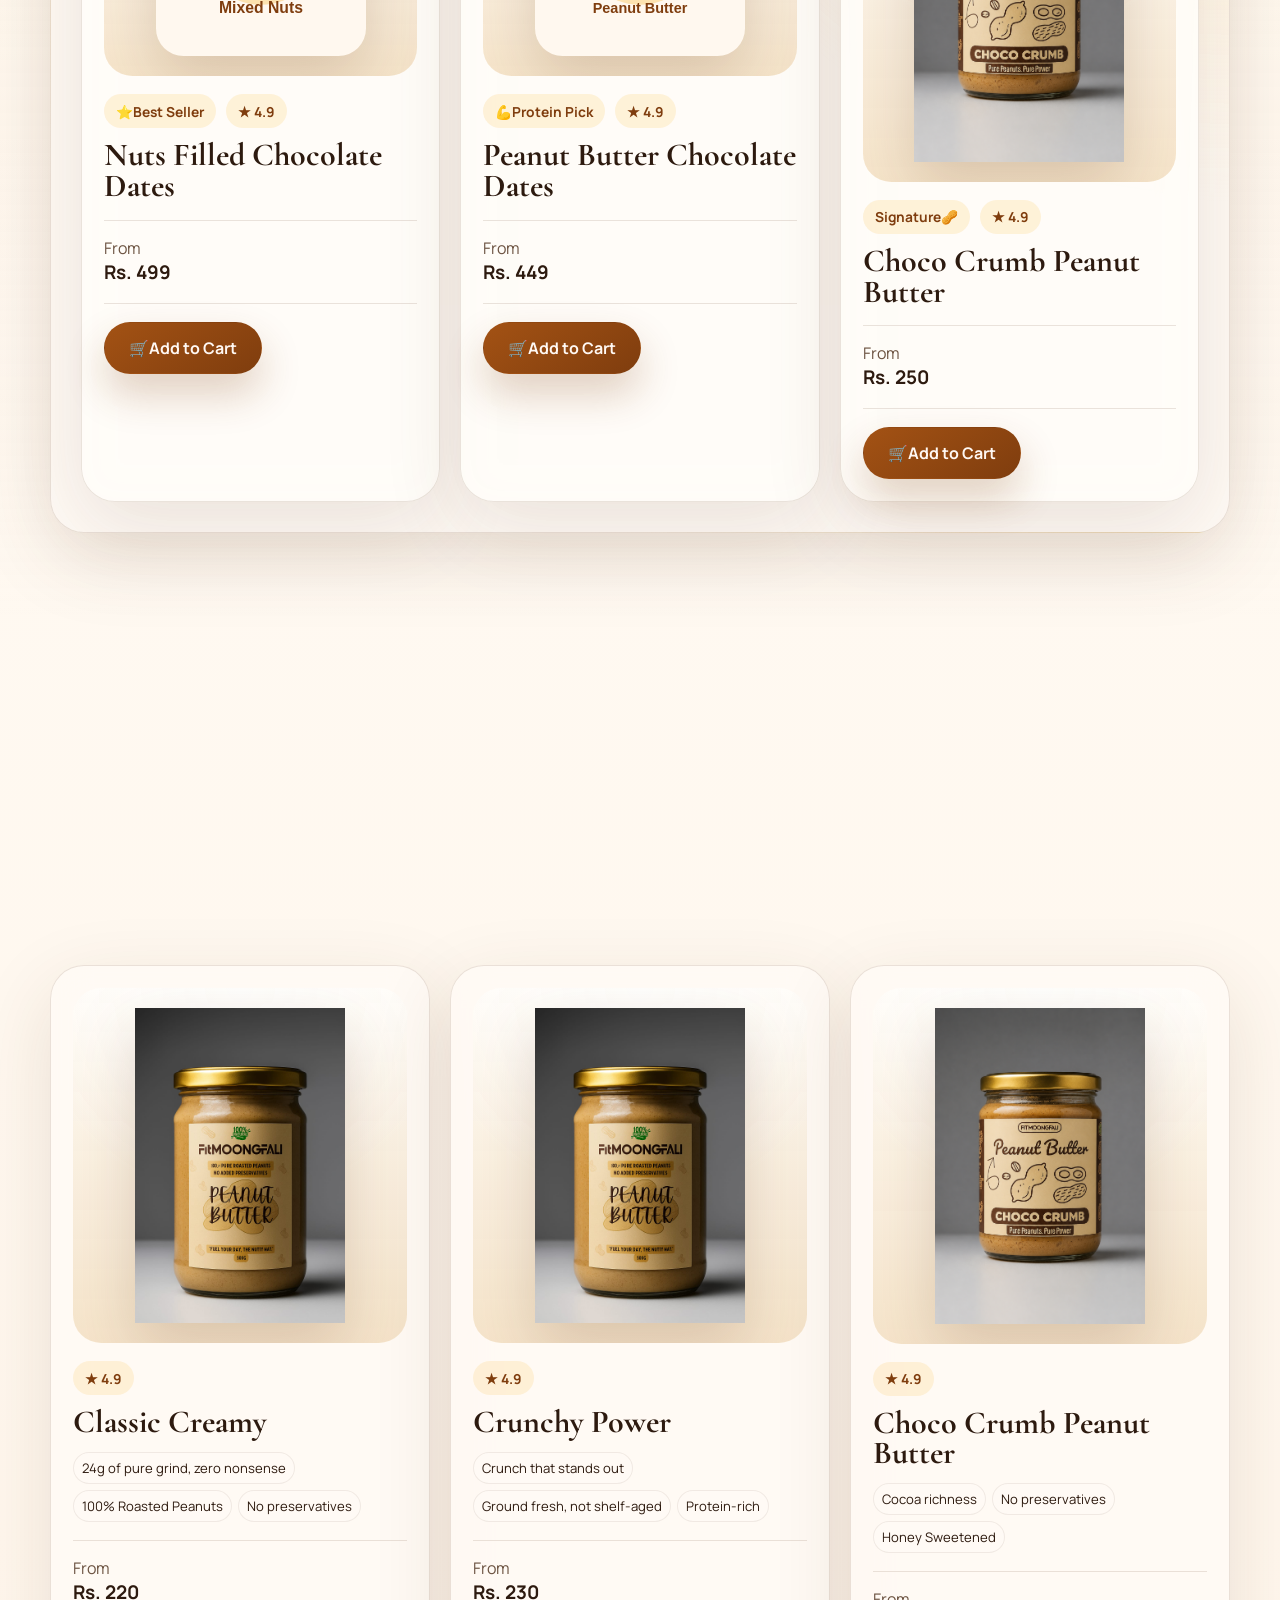
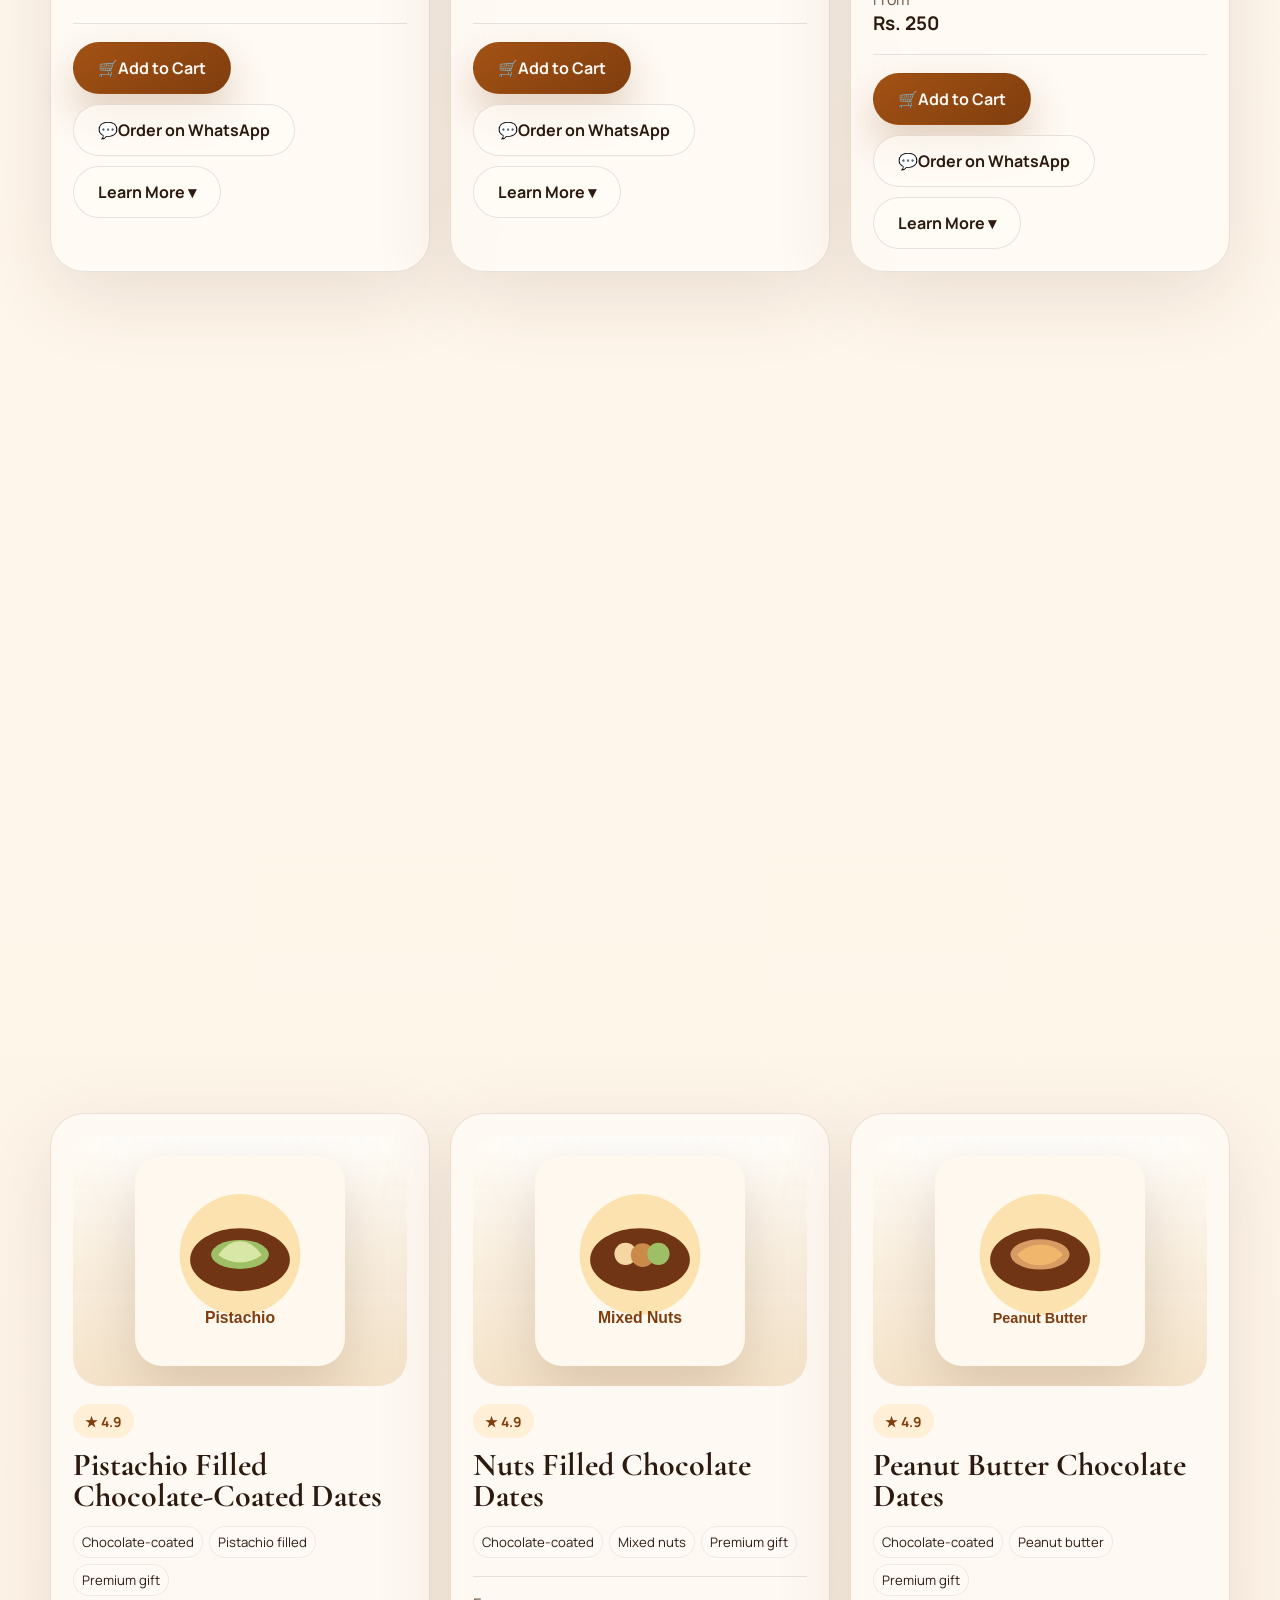
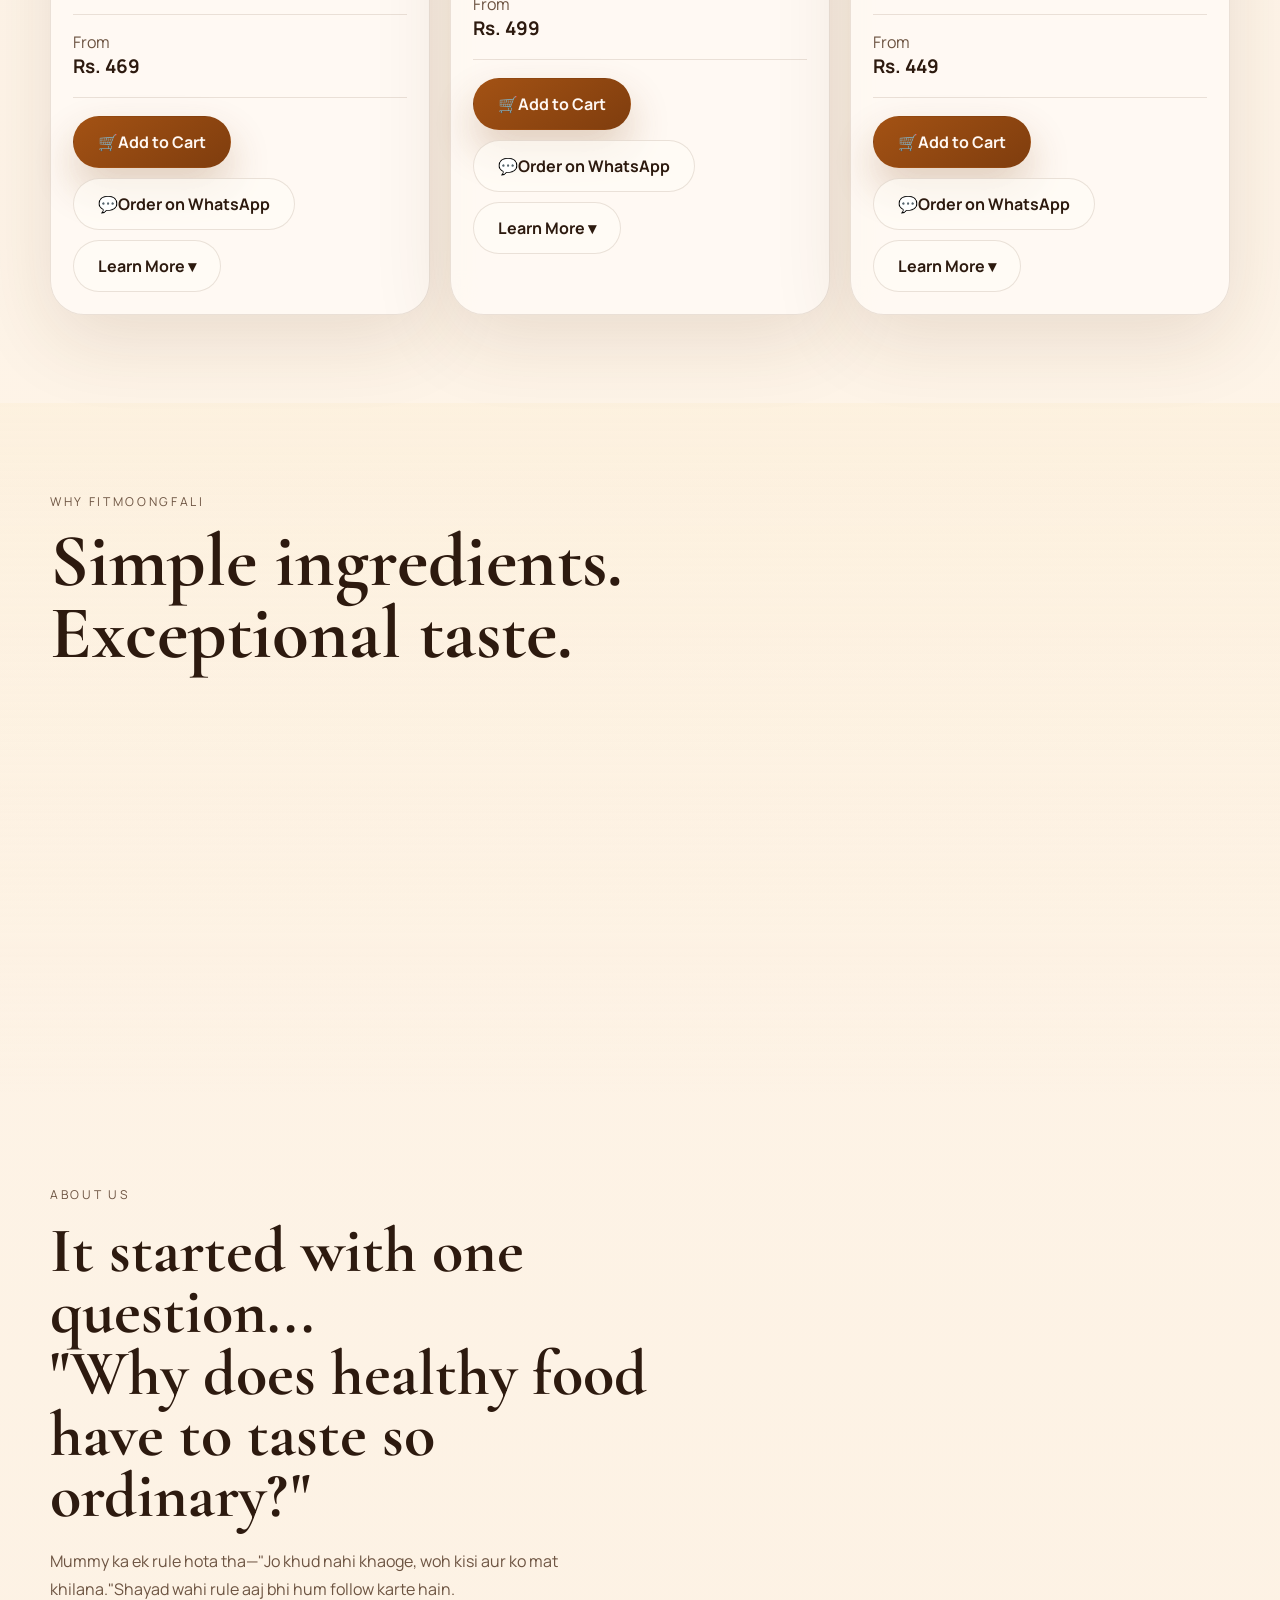
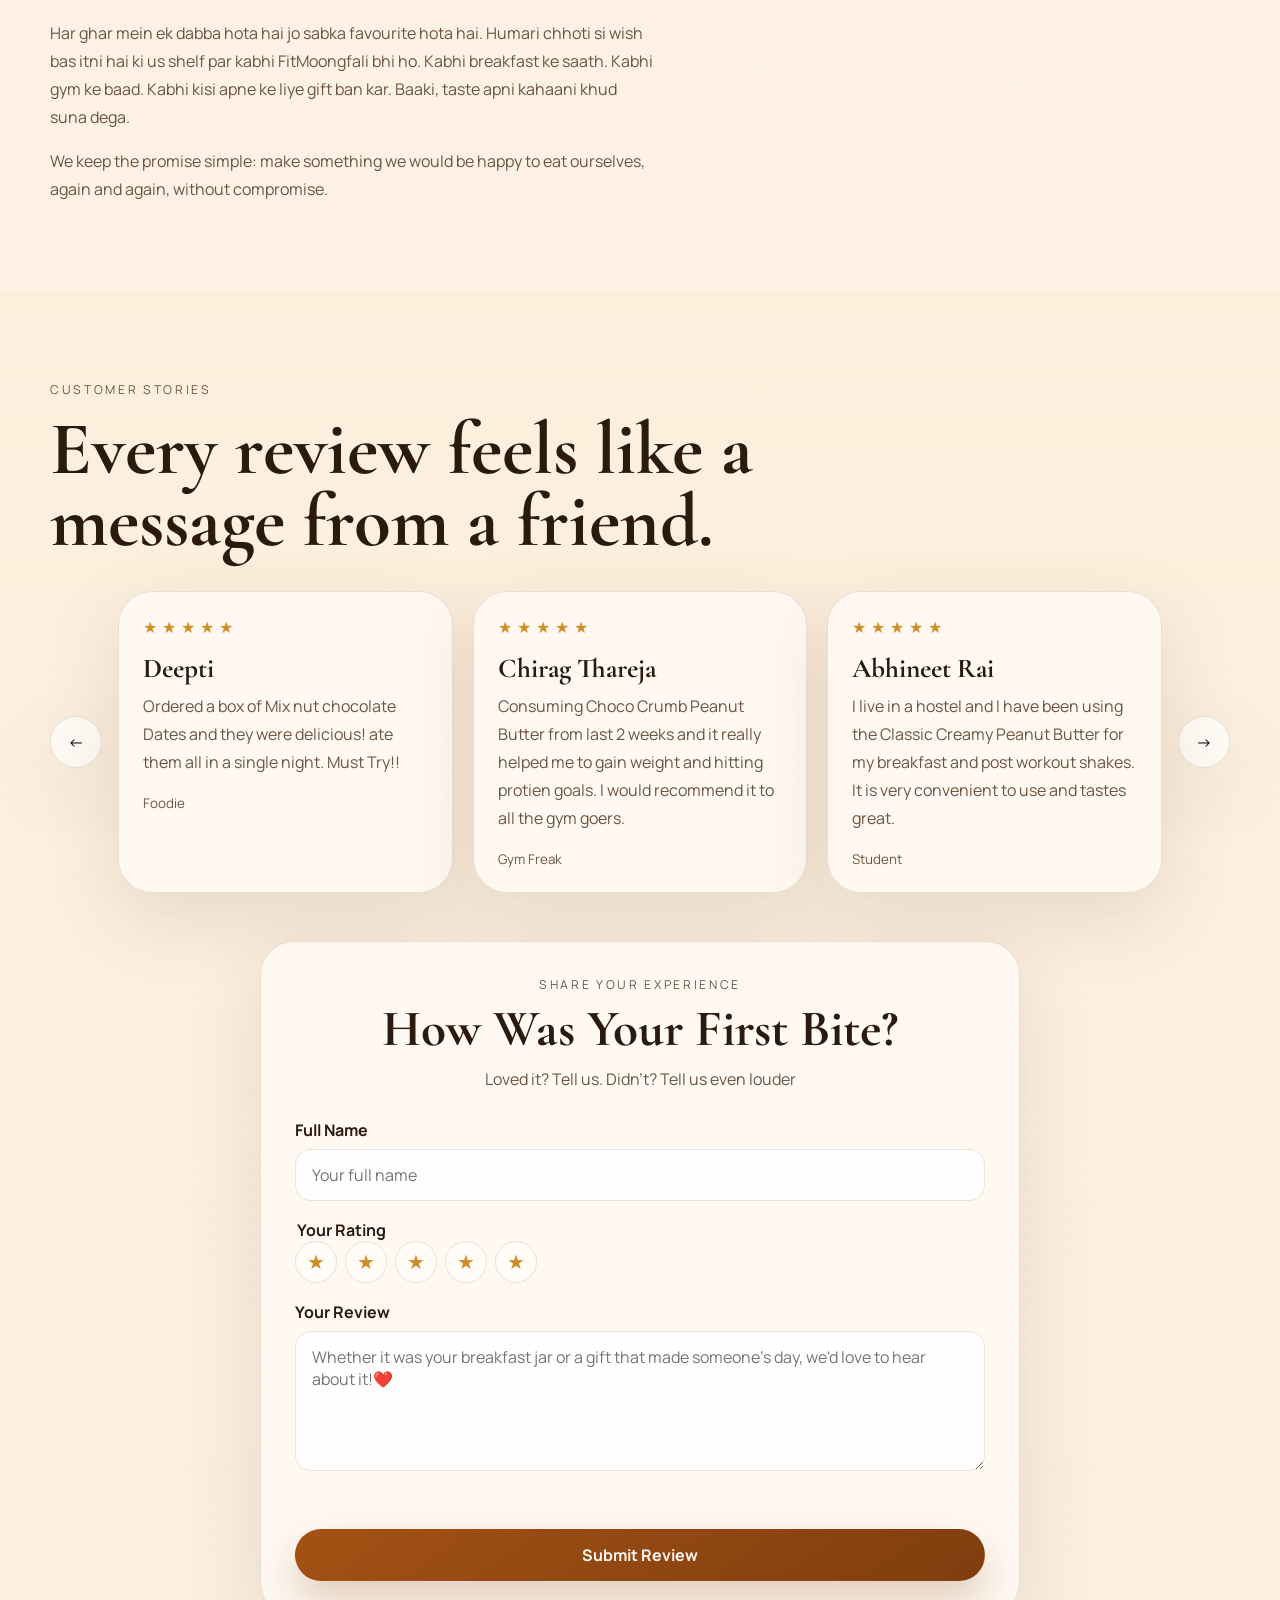
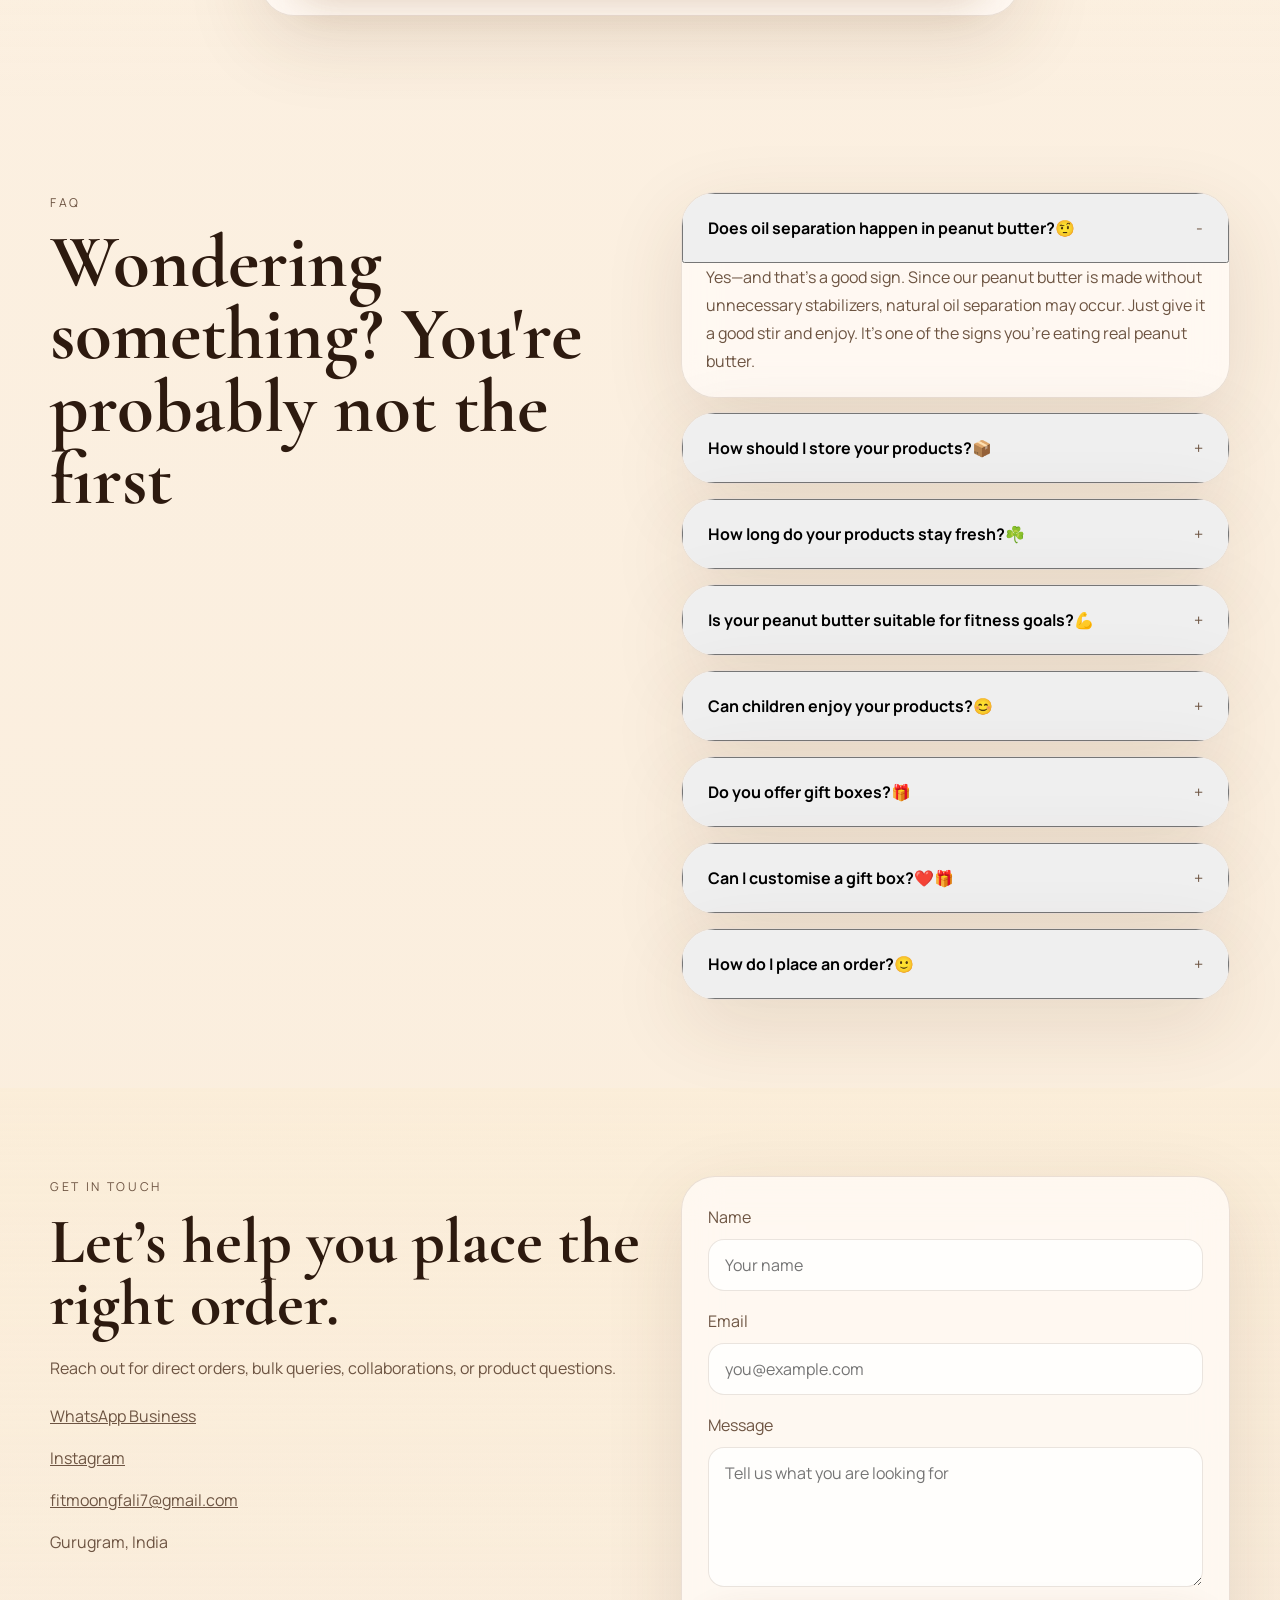
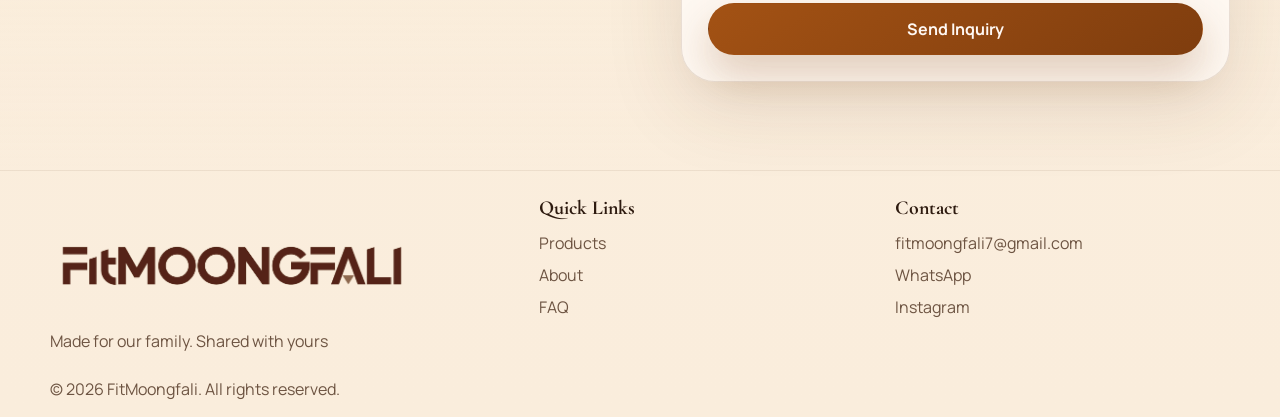
==== commit 26058f18: "modified all the text" ====
--- a/index.html
+++ b/index.html
@@ -74,10 +74,10 @@
           <p class="hero-text">
 We believe healthy food should never be boring. That's why we craft fresh peanut butter for everyday nutrition and luxurious chocolate-dipped dates that make gifting feel personal—all without unnecessary preservatives.</p>
           <ul class="hero-points" aria-label="FitMoongfali highlights">
-            <li>Clean Ingredients</li>
-            <li>High Protein</li>
-            <li>Premium Gifting</li>
-            <li>Freshly Crafted</li>
+            <li>Clean Ingredients☘️</li>
+            <li>High Protein🥜</li>
+            <li>Premium Gifting🎁</li>
+            <li>Freshly Crafted👌</li>
           </ul>
           <div class="hero-actions">
             <a class="button button-solid" href="#products">Explore Products</a>
@@ -140,8 +140,8 @@
       <div class="container">
         <div class="best-selling-showcase">
           <div class="section-heading reveal">
-            <p class="eyebrow">OUR BEST SELLING</p>
-            <h2>Most Loved by Our Customers</h2>
+            <p class="eyebrow">OUR SIGNATURE COLLECTIONS</p>
+            <h2>Products Our Customers Love Most</h2>
           </div>
           <div class="best-selling-grid" id="best-selling-grid"></div>
         </div>
@@ -151,9 +151,9 @@
     <section class="section" id="products">
       <div class="container">
         <div class="section-heading reveal">
-          <p class="eyebrow">Featured Products</p>
-          <h2>Choose your favorite jar and build your order in seconds.</h2>
-          <p>Every card is editable from the product data in JavaScript, so you can update variants, pricing, and descriptions anytime.</p>
+          <p class="eyebrow">CURATED FOR YOU</p>
+          <h2>Discover what makes FitMoongfali different</h2>
+          <p>From breakfast tables to gift boxes❤️</p>
         </div>
         <div class="product-grid" id="product-grid"></div>
       </div>
@@ -163,32 +163,32 @@
       <div class="container">
         <div class="section-heading reveal">
           <p class="eyebrow">Why FitMoongfali</p>
-          <h2>A better peanut butter experience for modern Indian households.</h2>
+          <h2>Simple ingredients. Exceptional taste.</h2>
         </div>
         <div class="benefit-grid">
           <article class="benefit-card reveal">
-            <strong>100% Fresh Peanuts</strong>
-            <p>We focus on freshness first, because taste and trust both start with the raw ingredients.</p>
-          </article>
-          <article class="benefit-card reveal">
-            <strong>No Added Oil</strong>
-            <p>The texture comes from the peanut itself, not unnecessary fillers or shortcuts.</p>
-          </article>
-          <article class="benefit-card reveal">
-            <strong>No Preservatives</strong>
-            <p>Simple recipes made for conscious customers who want clean everyday food choices.</p>
+            <strong>Honest Ingredients❤️</strong>
+            <p>If your dadi wouldn't recognize it, it probably doesn't belong in our product😊</p>
+          </article>
+          <article class="benefit-card reveal">
+            <strong>Freshly Crafted🥜</strong>
+            <p>We don't make food for warehouses. We make it for breakfast tables</p>
+          </article>
+          <article class="benefit-card reveal">
+            <strong>No Added Oil😋</strong>
+            <p>Peanuts already know how to make peanut butter. We don't interrupt them</p>
           </article>
           <article class="benefit-card reveal">
             <strong>High Protein</strong>
-            <p>A dependable addition for gym-goers, students, busy professionals, and families.</p>
-          </article>
-          <article class="benefit-card reveal">
-            <strong>Freshly Made</strong>
-            <p>Small-batch style thinking helps us keep the flavor richer and the experience more honest.</p>
-          </article>
-          <article class="benefit-card reveal">
-            <strong>Affordable Premium Quality</strong>
-            <p>Premium feel without making healthy eating feel exclusive or difficult to access.</p>
+            <p>Craving bhi puri krni h? aur protien goal bhi ? ajao mil jaega😎</p>
+          </article>
+          <article class="benefit-card reveal">
+            <strong>Premium Quality✨</strong>
+            <p>Premium isn't about fancy labels. It's about opening the jar and tasting our authenticity</p>
+          </article>
+          <article class="benefit-card reveal">
+            <strong>No Preservatives☘️</strong>
+            <p>The only thing we hope lasts forever is your love for us🤗</p>
           </article>
         </div>
       </div>
@@ -198,12 +198,22 @@
       <div class="container about-layout">
         <div class="about-copy reveal">
           <p class="eyebrow">About Us</p>
-          <h2>We started FitMoongfali to make the peanut butter we wanted in our own kitchen.</h2>
+          <h2>It started with one question...<br>"Why does healthy food have to taste so ordinary?"</h2>
           <p>
-            Too much commercial peanut butter feels over-processed, overly sweet, oily, or built more for shelf life than real daily nutrition. FitMoongfali began with a simple thought: what if peanut butter felt fresher, cleaner, and more honest without losing the rich taste people actually love?
+            Mummy ka ek rule hota tha—"Jo khud nahi khaoge, woh kisi aur ko mat khilana."Shayad wahi rule aaj bhi hum follow karte hain.
           </p>
           <p>
-            Our mission is to offer a peanut butter that health-conscious people can trust every day, whether it goes into a smoothie after a workout, on toast before class, or into a family breakfast at home. Freshness matters because it changes both flavor and confidence.
+            Har ghar mein ek dabba hota hai jo sabka favourite hota hai.
+
+Humari chhoti si wish bas itni hai ki us shelf par kabhi FitMoongfali bhi ho.
+
+Kabhi breakfast ke saath.
+
+Kabhi gym ke baad.
+
+Kabhi kisi apne ke liye gift ban kar.
+
+Baaki, taste apni kahaani khud suna dega.
           </p>
           <p>
             We keep the promise simple: make something we would be happy to eat ourselves, again and again, without compromise.
@@ -212,13 +222,13 @@
         <div class="about-panels reveal">
           <article class="about-card glass-card">
             <span class="card-kicker">Our Mission</span>
-            <h3>Honest nutrition with premium taste</h3>
-            <p>Clean ingredients, dependable quality, and a brand experience that feels modern and trustworthy.</p>
+            <h3></h3>
+            <p>We're not trying to reinvent food. We're just trying to make the kind we'd happily serve at home.</p>
           </article>
           <article class="about-card solid-card">
             <span class="card-kicker">Freshness First</span>
-            <h3>Because great peanut butter should taste alive</h3>
-            <p>Natural oil separation, roasted aroma, and full-bodied texture are signs of a real product, not flaws.</p>
+            <h3></h3>
+            <p>We make food we'd proudly place on our own dining table. If it needs unnecessary shortcuts to last longer, it doesn't belong in our kitchen.</p>
           </article>
         </div>
       </div>
@@ -227,8 +237,9 @@
     <section class="section section-soft" id="reviews">
       <div class="container">
         <div class="section-heading reveal">
-          <p class="eyebrow">Customer Reviews</p>
-          <h2>Loved by people who want healthy food that still feels indulgent.</h2>
+          <p class="eyebrow">CUSTOMER STORIES</p>
+          <h2>Every review feels like
+a message from a friend.</h2>
         </div>
         <div class="reviews-shell reveal">
           <button class="slider-button" type="button" id="review-prev" aria-label="Previous review">&larr;</button>
@@ -238,8 +249,8 @@
         <div class="write-review-card reveal">
           <div class="write-review-heading">
             <p class="eyebrow">Share Your Experience</p>
-            <h3>Write a Review</h3>
-            <p>Your feedback helps us make every jar and every order even better.</p>
+            <h3>How Was Your First Bite?</h3>
+            <p>Loved it? Tell us. Didn't? Tell us even louder</p>
           </div>
           <form class="write-review-form" id="write-review-form" novalidate>
             <label>
@@ -263,7 +274,7 @@
             </fieldset>
             <label>
               <span>Your Review</span>
-              <textarea name="review-text" rows="5" placeholder="Tell us what you loved about FitMoongfali" required></textarea>
+              <textarea name="review-text" rows="5" placeholder="Whether it was your breakfast jar or a gift that made someone's day, we'd love to hear about it!❤️" required></textarea>
             </label>
             <p class="review-form-message" id="review-form-message" role="status" aria-live="polite"></p>
             <button class="button button-solid" type="submit">Submit Review</button>
@@ -276,7 +287,7 @@
       <div class="container faq-layout">
         <div class="section-heading reveal">
           <p class="eyebrow">FAQ</p>
-          <h2>Everything customers usually ask before they order.</h2>
+          <h2>Wondering something? You're probably not the first</h2>
         </div>
         <div class="faq-list" id="faq-list"></div>
       </div>
@@ -285,14 +296,14 @@
     <section class="section section-soft" id="contact">
       <div class="container contact-layout">
         <div class="contact-copy reveal">
-          <p class="eyebrow">Contact</p>
+          <p class="eyebrow">GET IN TOUCH</p>
           <h2>Let’s help you place the right order.</h2>
           <p>Reach out for direct orders, bulk queries, collaborations, or product questions.</p>
           <div class="contact-links">
             <a href="https://wa.me/919217965243" target="_blank" rel="noreferrer">WhatsApp Business</a>
             <a href="https://www.instagram.com/fitmoongfali" target="_blank" rel="noreferrer">Instagram</a>
-            <a href="mailto:hello@fitmoongfali.com">hello@fitmoongfali.com</a>
-            <p>New Delhi, India</p>
+            <a href="mailto:fitmoongfali7@gmail.com">fitmoongfali7@gmail.com</a>
+            <p>Gurugram, India</p>
           </div>
         </div>
         <form class="contact-form reveal" id="contact-form">
@@ -318,7 +329,7 @@
     <div class="container footer-layout">
       <div>
         <img class="footer-logo" src="assets/images/Fitmoongfalilogo.png" alt="FitMoongfali logo" loading="lazy">
-        <p>Premium peanut butter made for clean nutrition, rich flavor, and easy ordering.</p>
+        <p>Made for our family. Shared with yours</p>
       </div>
       <div>
         <h3>Quick Links</h3>
@@ -328,7 +339,7 @@
       </div>
       <div>
         <h3>Contact</h3>
-        <a href="mailto:hello@fitmoongfali.com">hello@fitmoongfali.com</a>
+        <a href="mailto:fitmoongfali7@gmail.com">fitmoongfali7@gmail.com</a>
         <a href="https://wa.me/919217965243" target="_blank" rel="noreferrer">WhatsApp</a>
         <a href="https://www.instagram.com/fitmoongfali" target="_blank" rel="noreferrer">Instagram</a>
       </div>
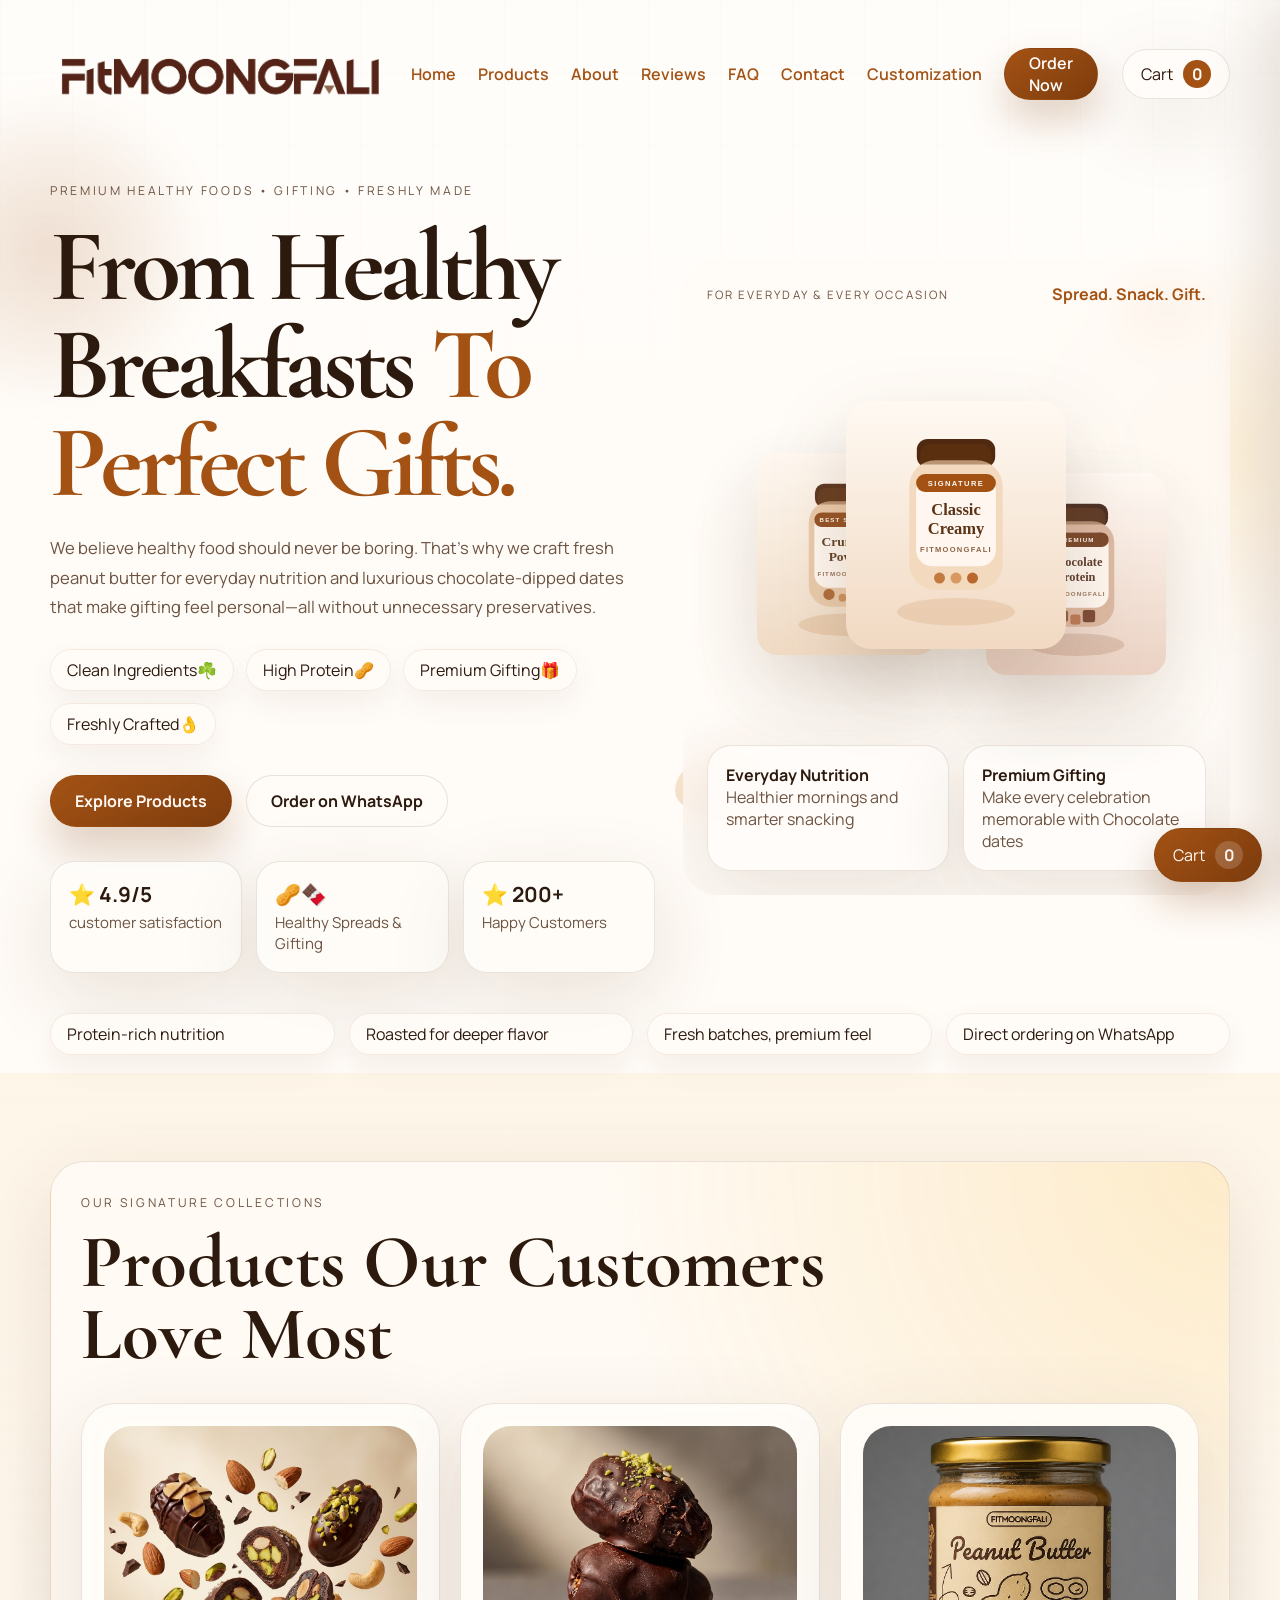
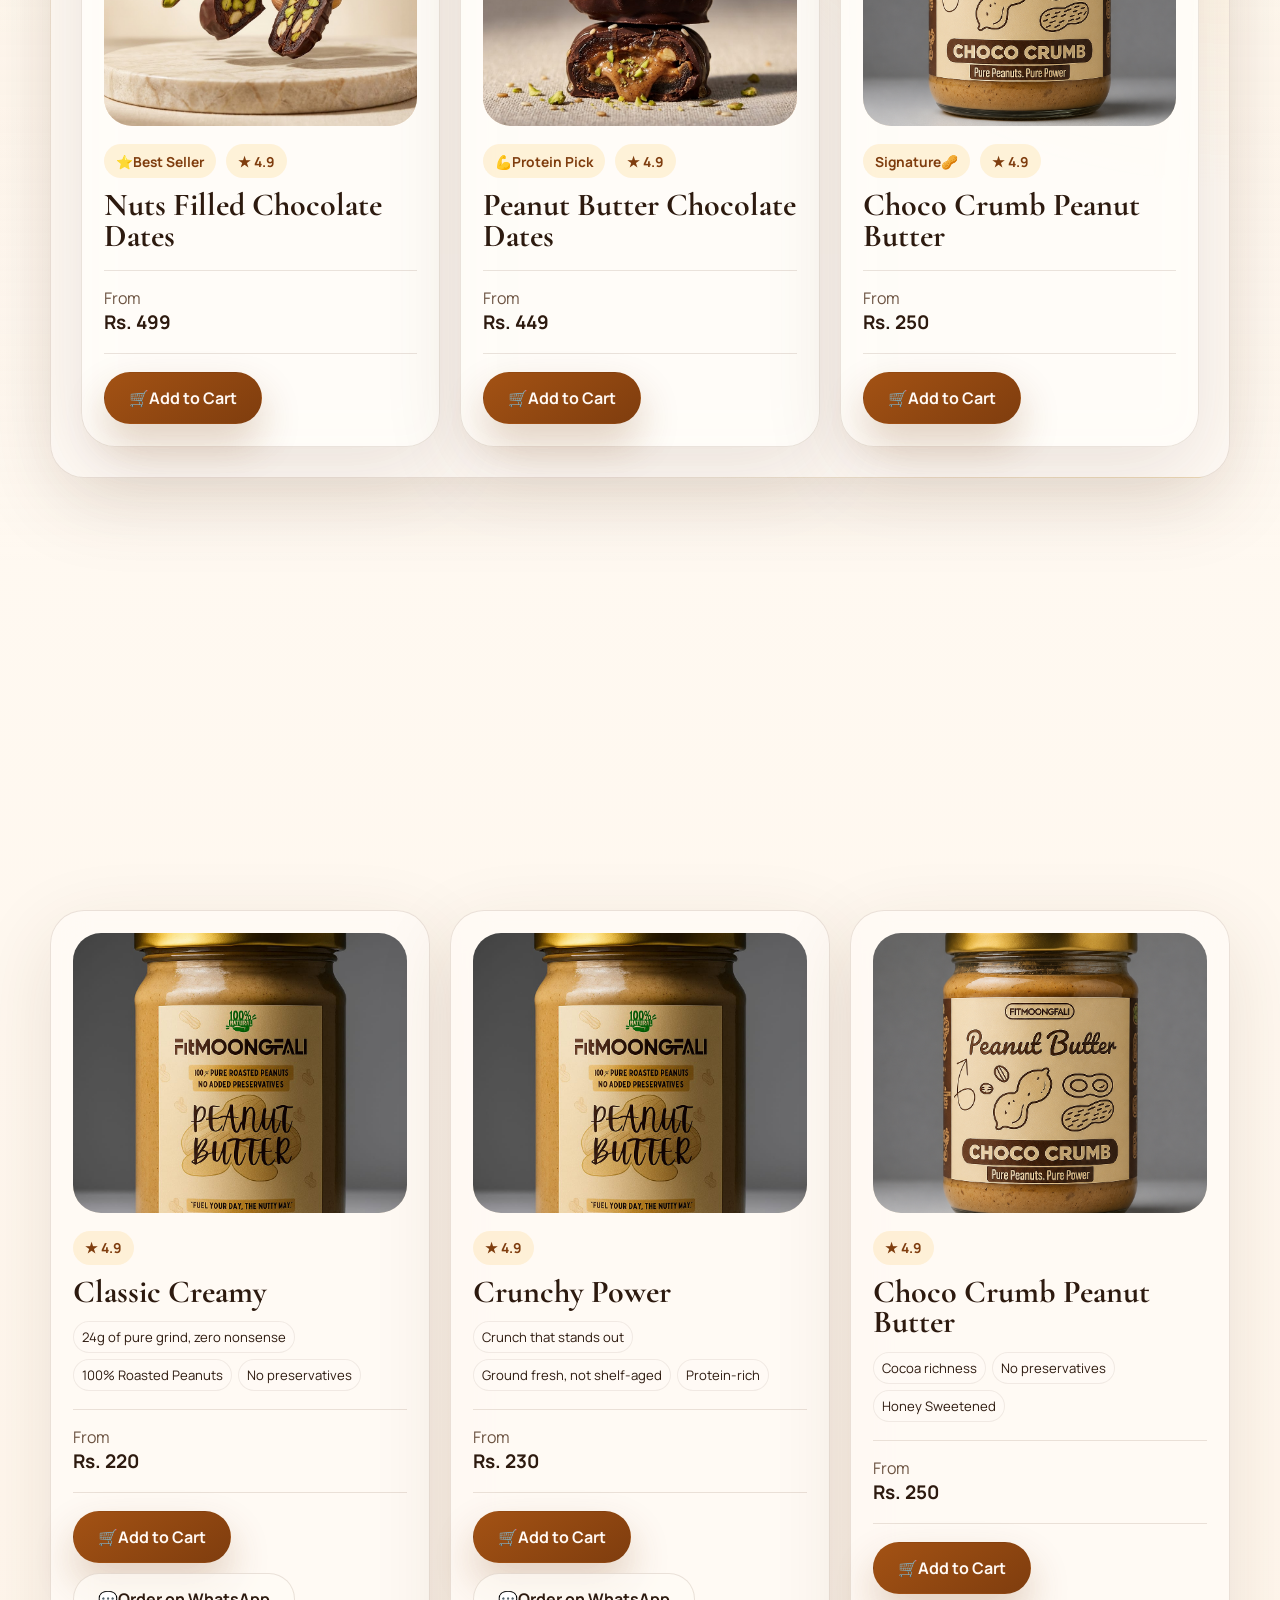
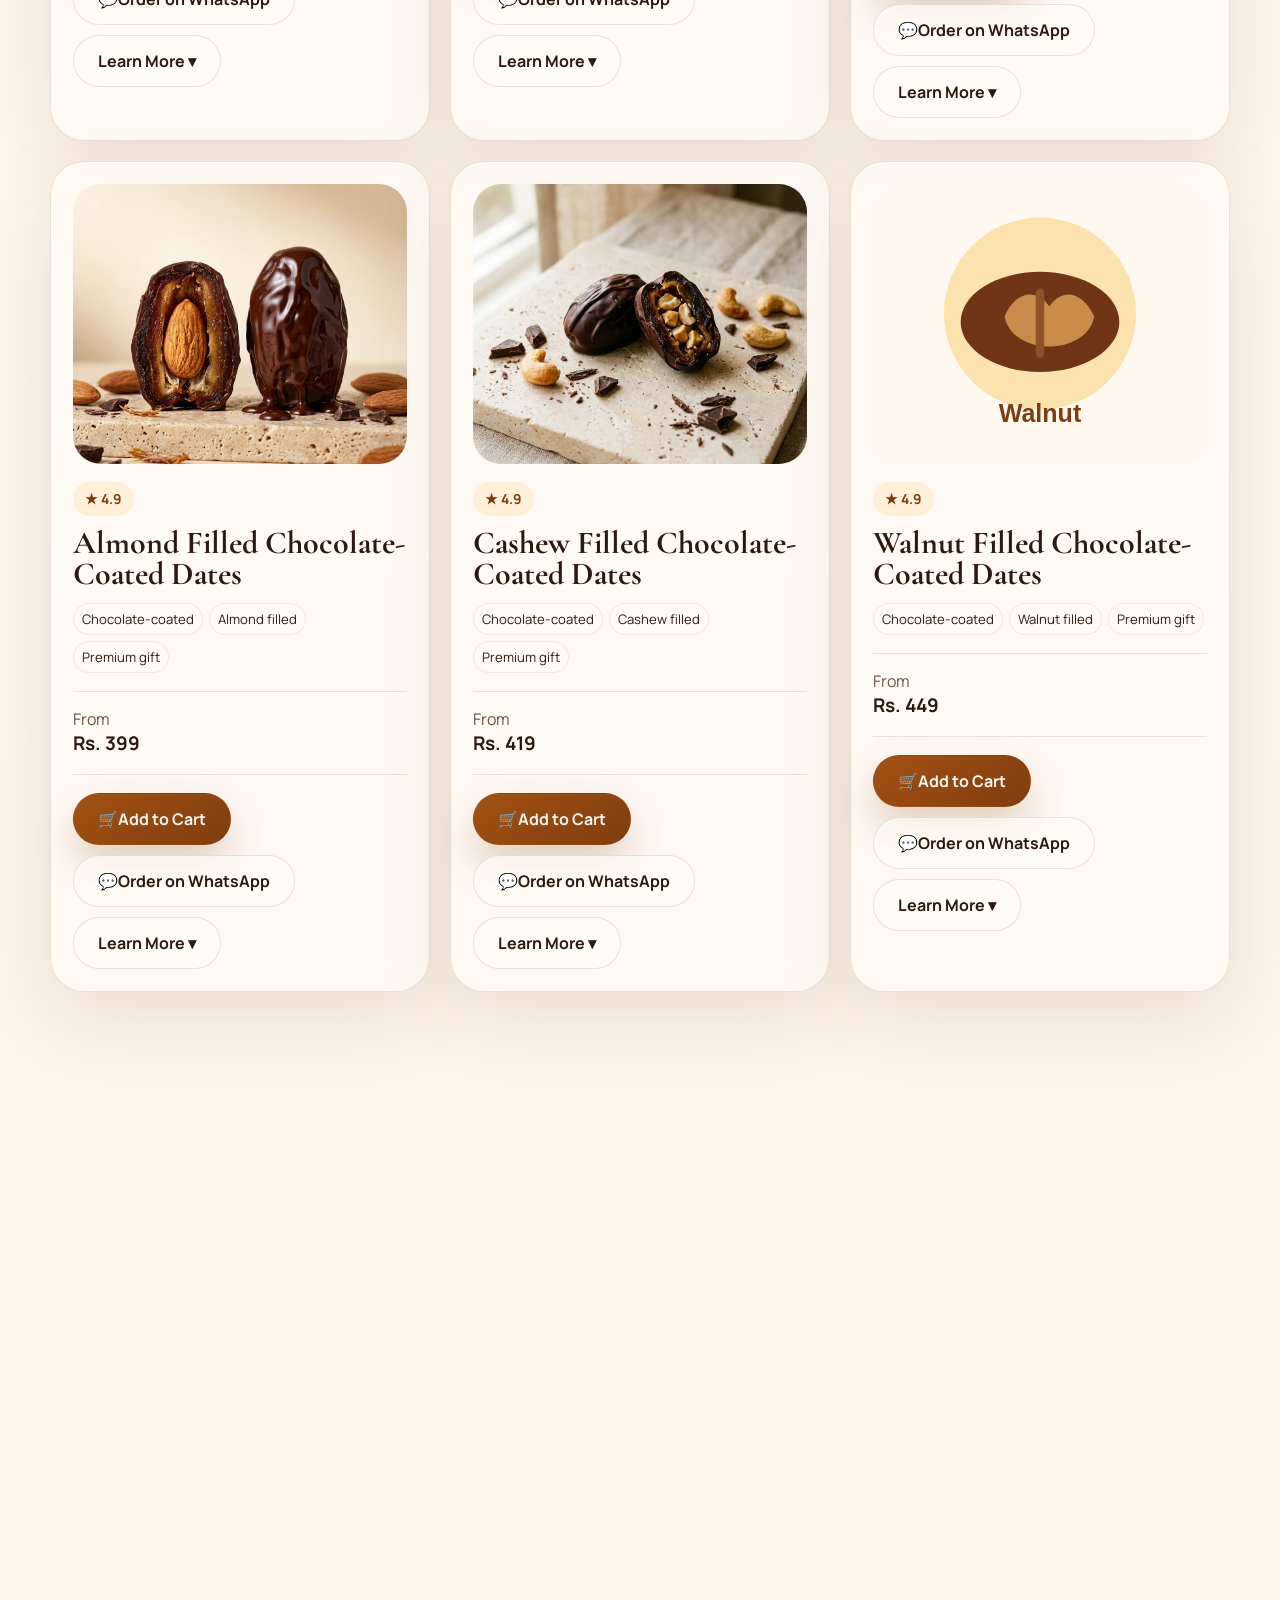
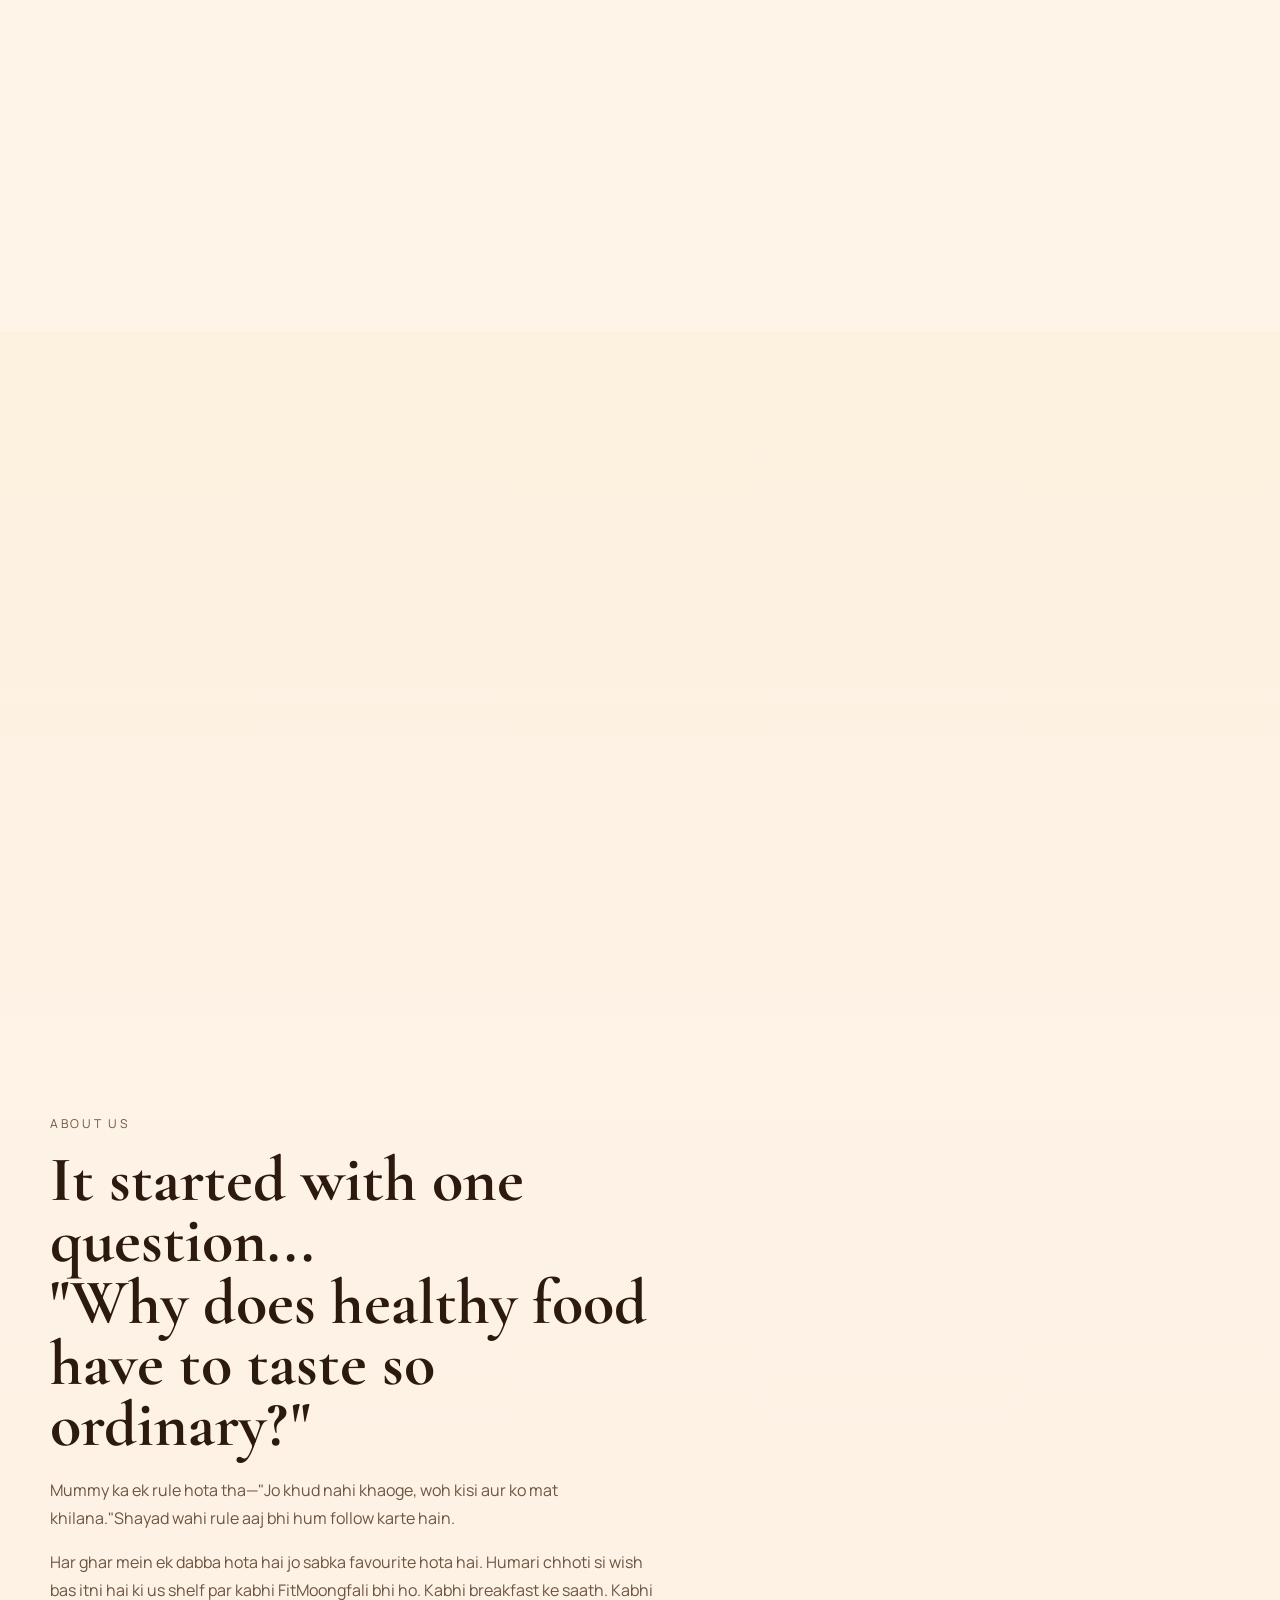
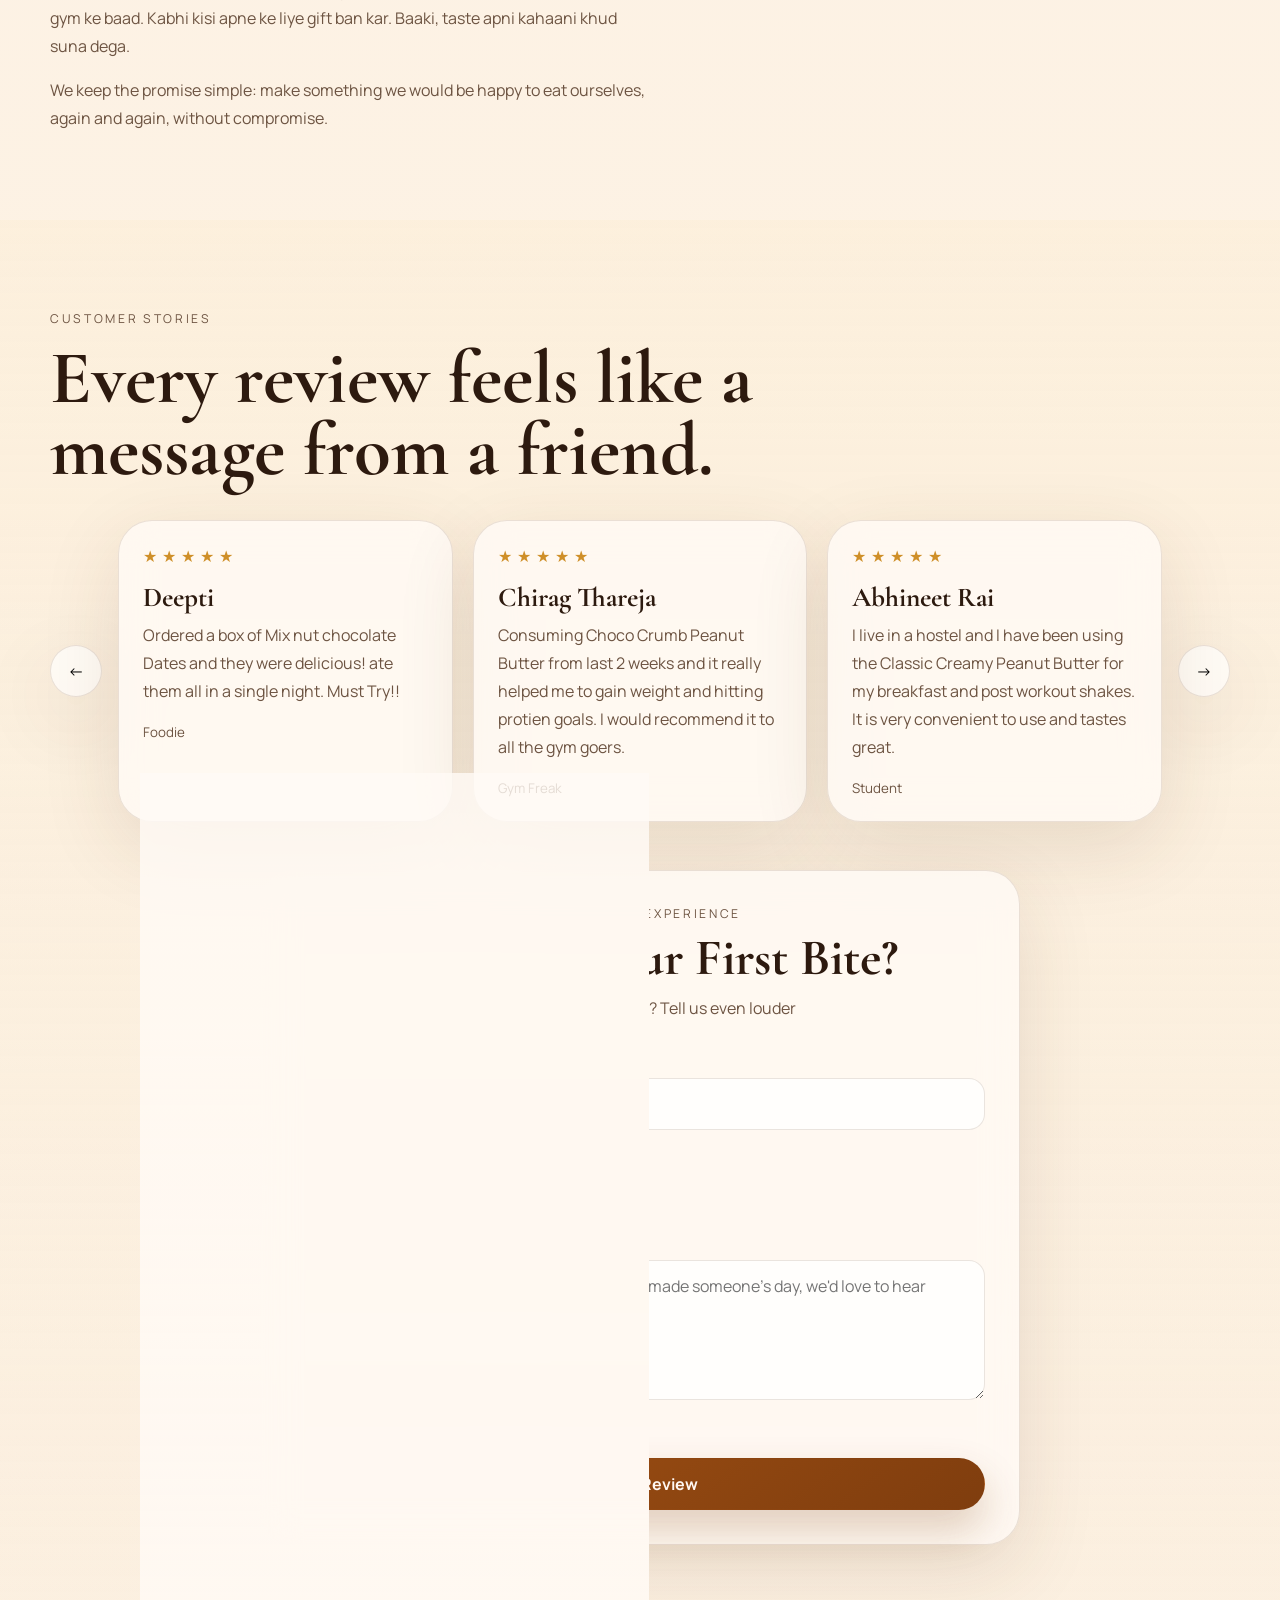
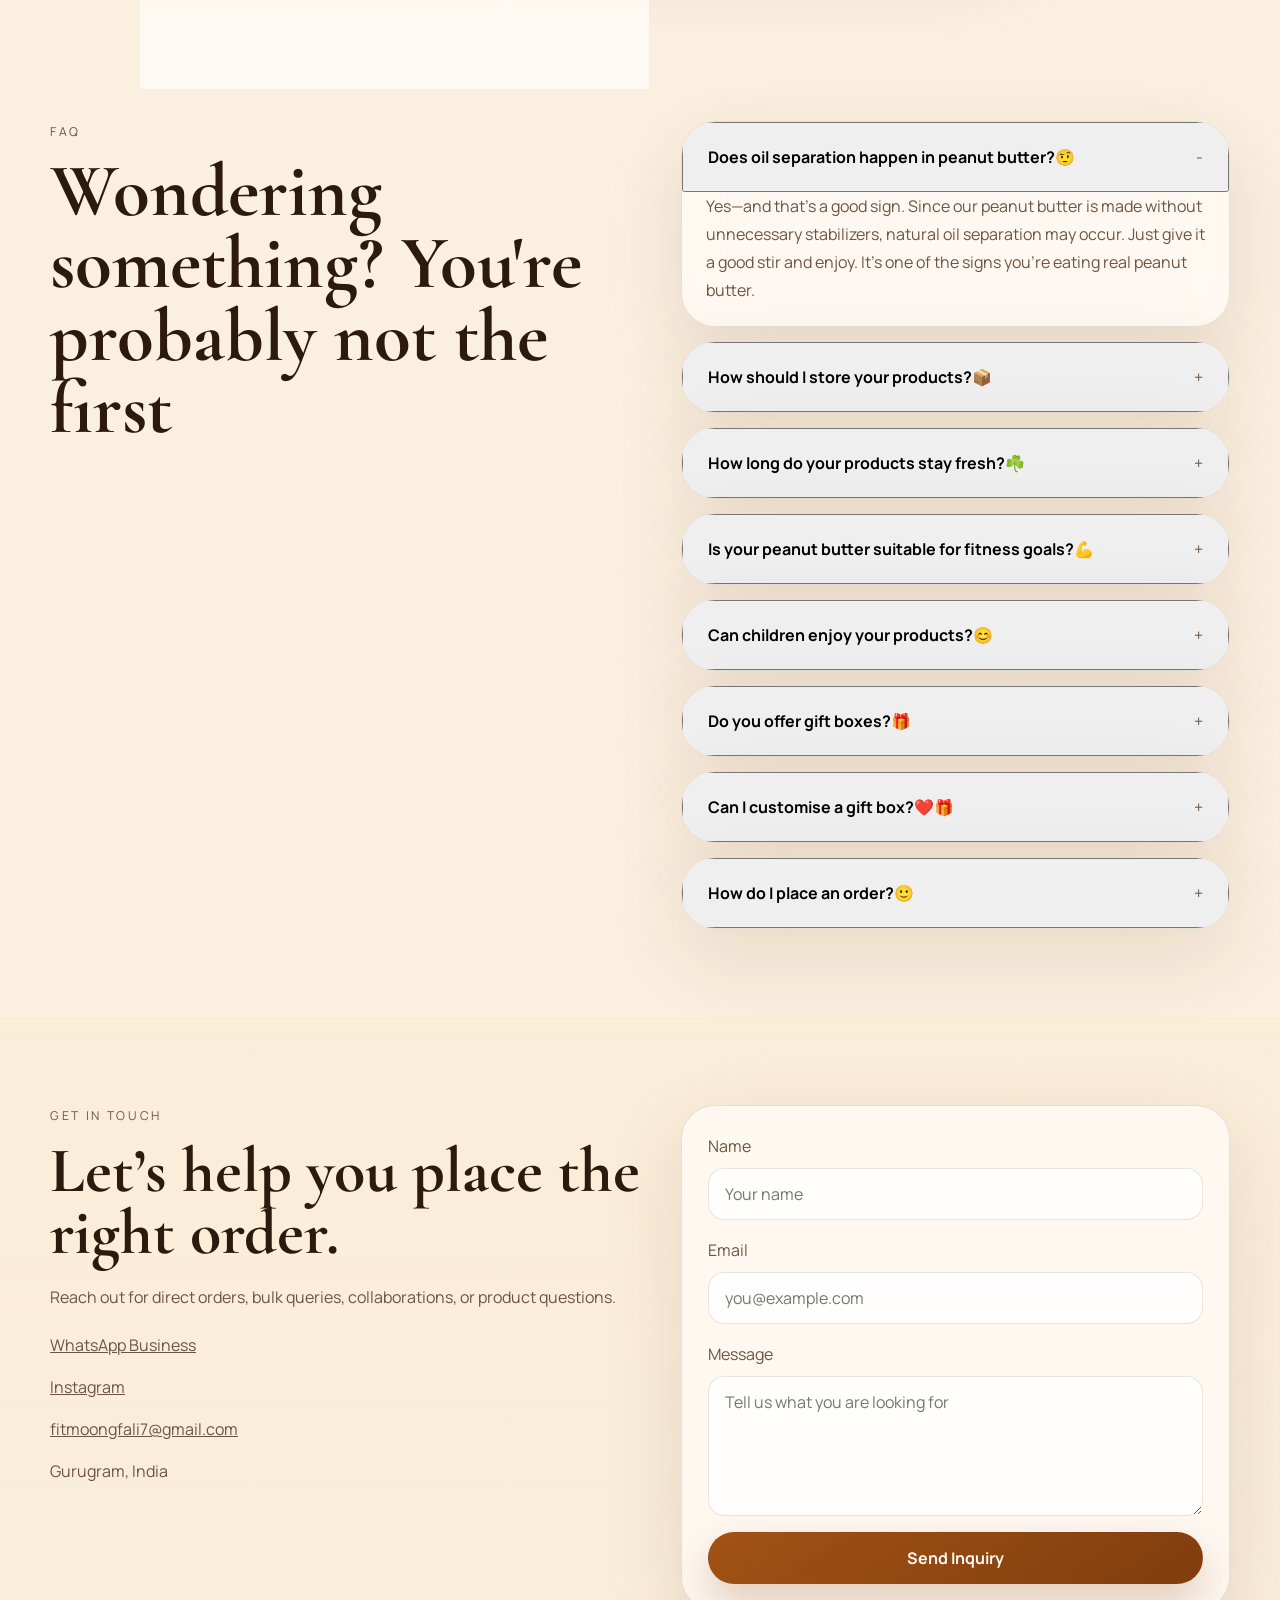
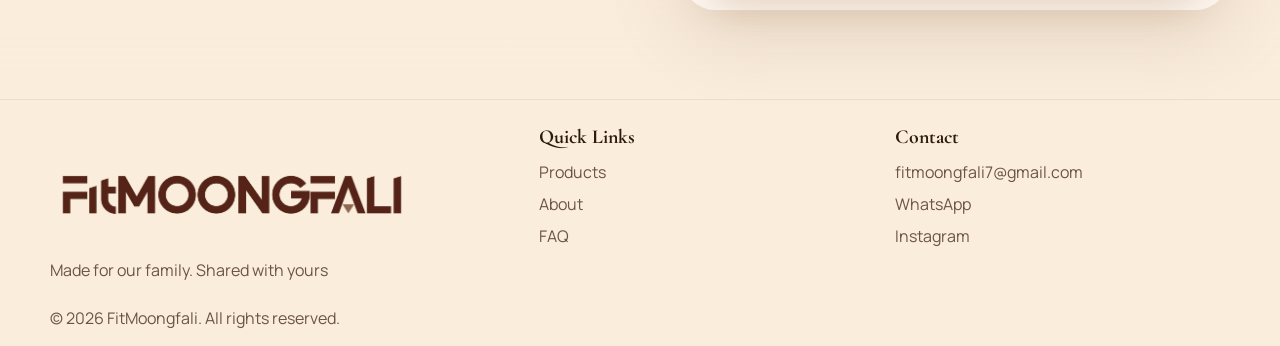
==== commit d3590586: "added images for mix , almond , cashew" ====
--- a/index.html
+++ b/index.html
@@ -3,7 +3,7 @@
 <head>
   <meta charset="UTF-8">
   <meta name="viewport" content="width=device-width, initial-scale=1.0">
-  <title>FitMoongfali | Premium Peanut Butter for Everyday Strength</title>
+  <title>FitMoongfali</title>
   <meta name="description" content="FitMoongfali makes fresh peanut butter with no preservatives, no added oil, and rich roasted taste. Explore products, reviews, FAQs, and order on WhatsApp.">
   <meta property="og:title" content="FitMoongfali | Premium Peanut Butter">
   <meta property="og:description" content="Freshly made peanut butter with clean ingredients, premium taste, and easy WhatsApp ordering.">
@@ -179,7 +179,7 @@
             <p>Peanuts already know how to make peanut butter. We don't interrupt them</p>
           </article>
           <article class="benefit-card reveal">
-            <strong>High Protein</strong>
+            <strong>High Protein💪</strong>
             <p>Craving bhi puri krni h? aur protien goal bhi ? ajao mil jaega😎</p>
           </article>
           <article class="benefit-card reveal">
--- a/css/styles.css
+++ b/css/styles.css
@@ -616,20 +616,29 @@
 }
 
 .product-visual {
-  min-height: 250px;
-  padding: 20px;
+  display: flex;
+  justify-content: center;
+  align-items: center;
+  height: 280px;
   border-radius: 28px;
   background:
     radial-gradient(circle at top, rgba(255, 255, 255, 0.78), transparent 55%),
     linear-gradient(180deg, rgba(255, 252, 247, 0.95), rgba(244, 225, 197, 0.9));
-  display: grid;
-  place-items: center;
   overflow: hidden;
 }
 
 .product-visual img {
-  width: min(100%, 210px);
-  filter: drop-shadow(0 24px 30px rgba(88, 45, 15, 0.18));
+    width: 100%;
+    max-width: 340px;
+    height: auto;
+    object-fit: contain;
+
+    filter: drop-shadow(0 22px 30px rgba(88,45,15,.18));
+
+    transition: transform .35s ease;
+}
+.product-card:hover .product-visual img{
+    transform: scale(1.04);
 }
 
 .product-chip-row,
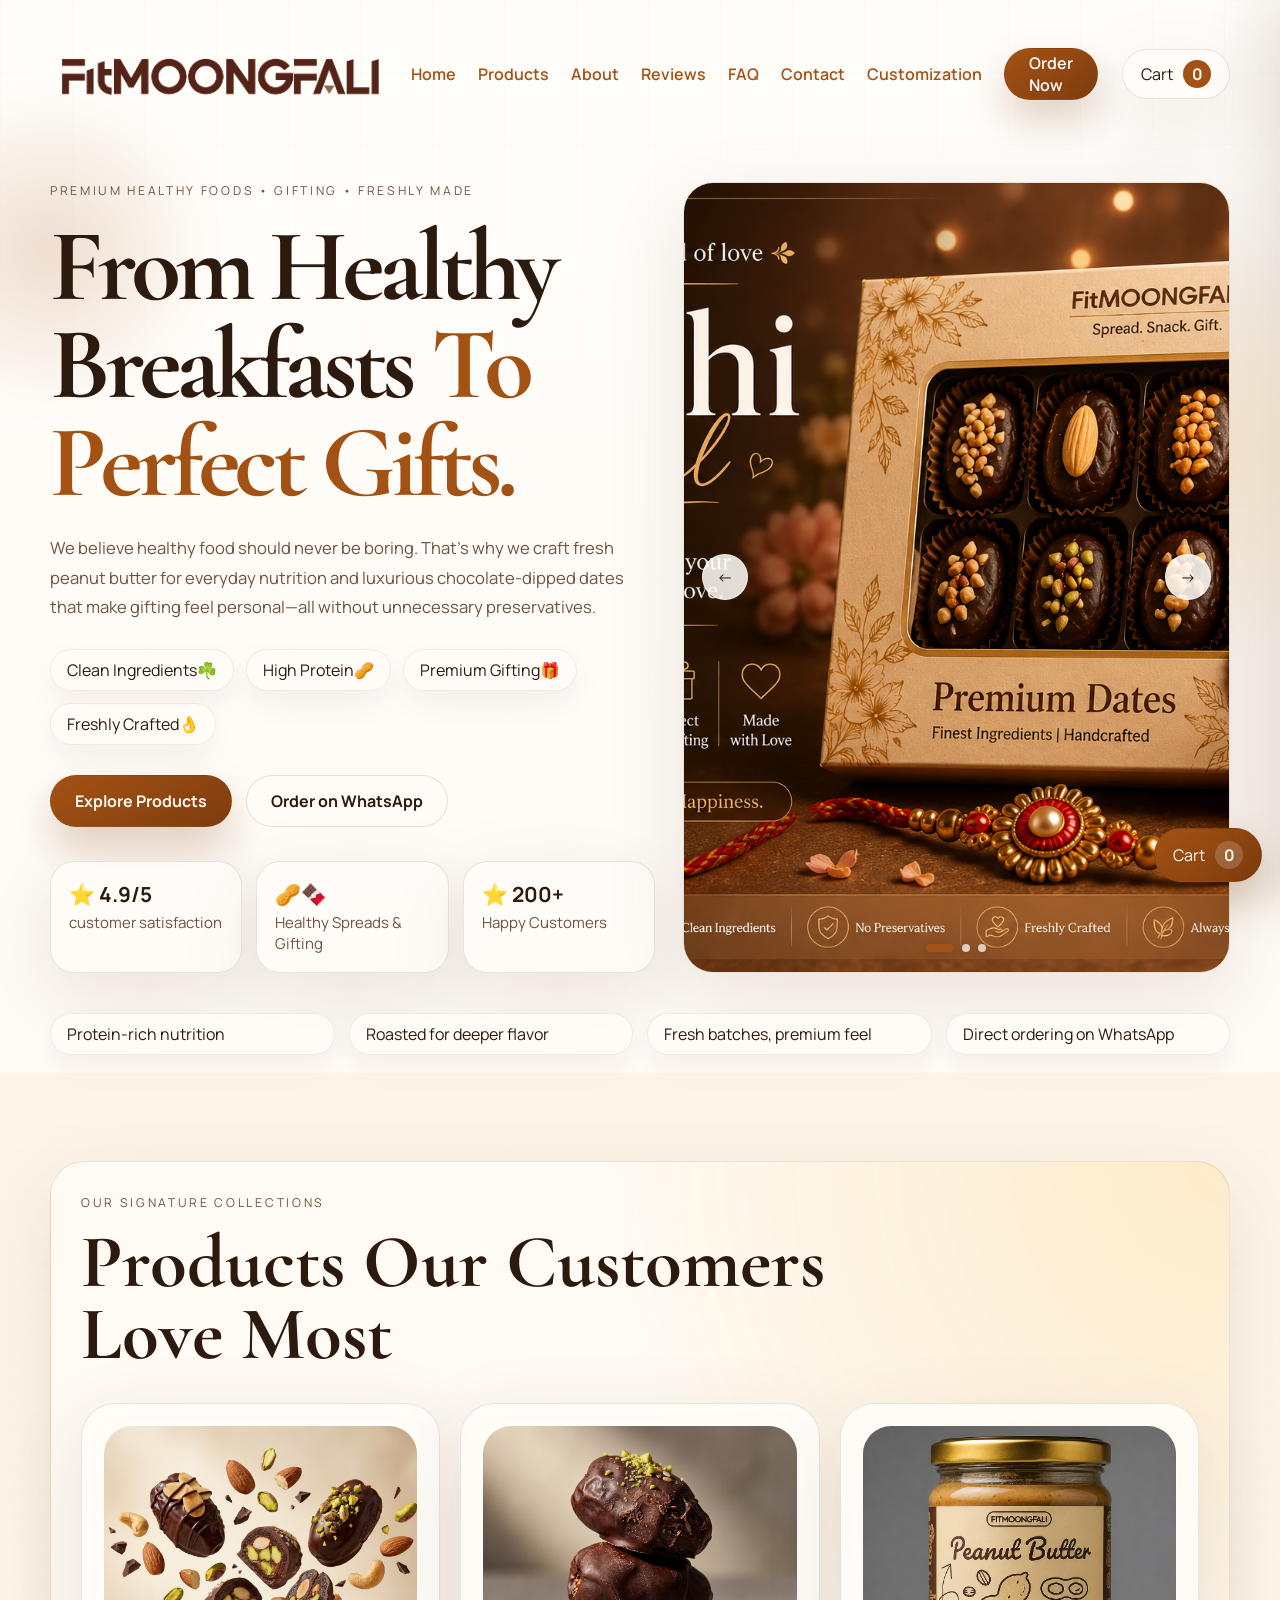
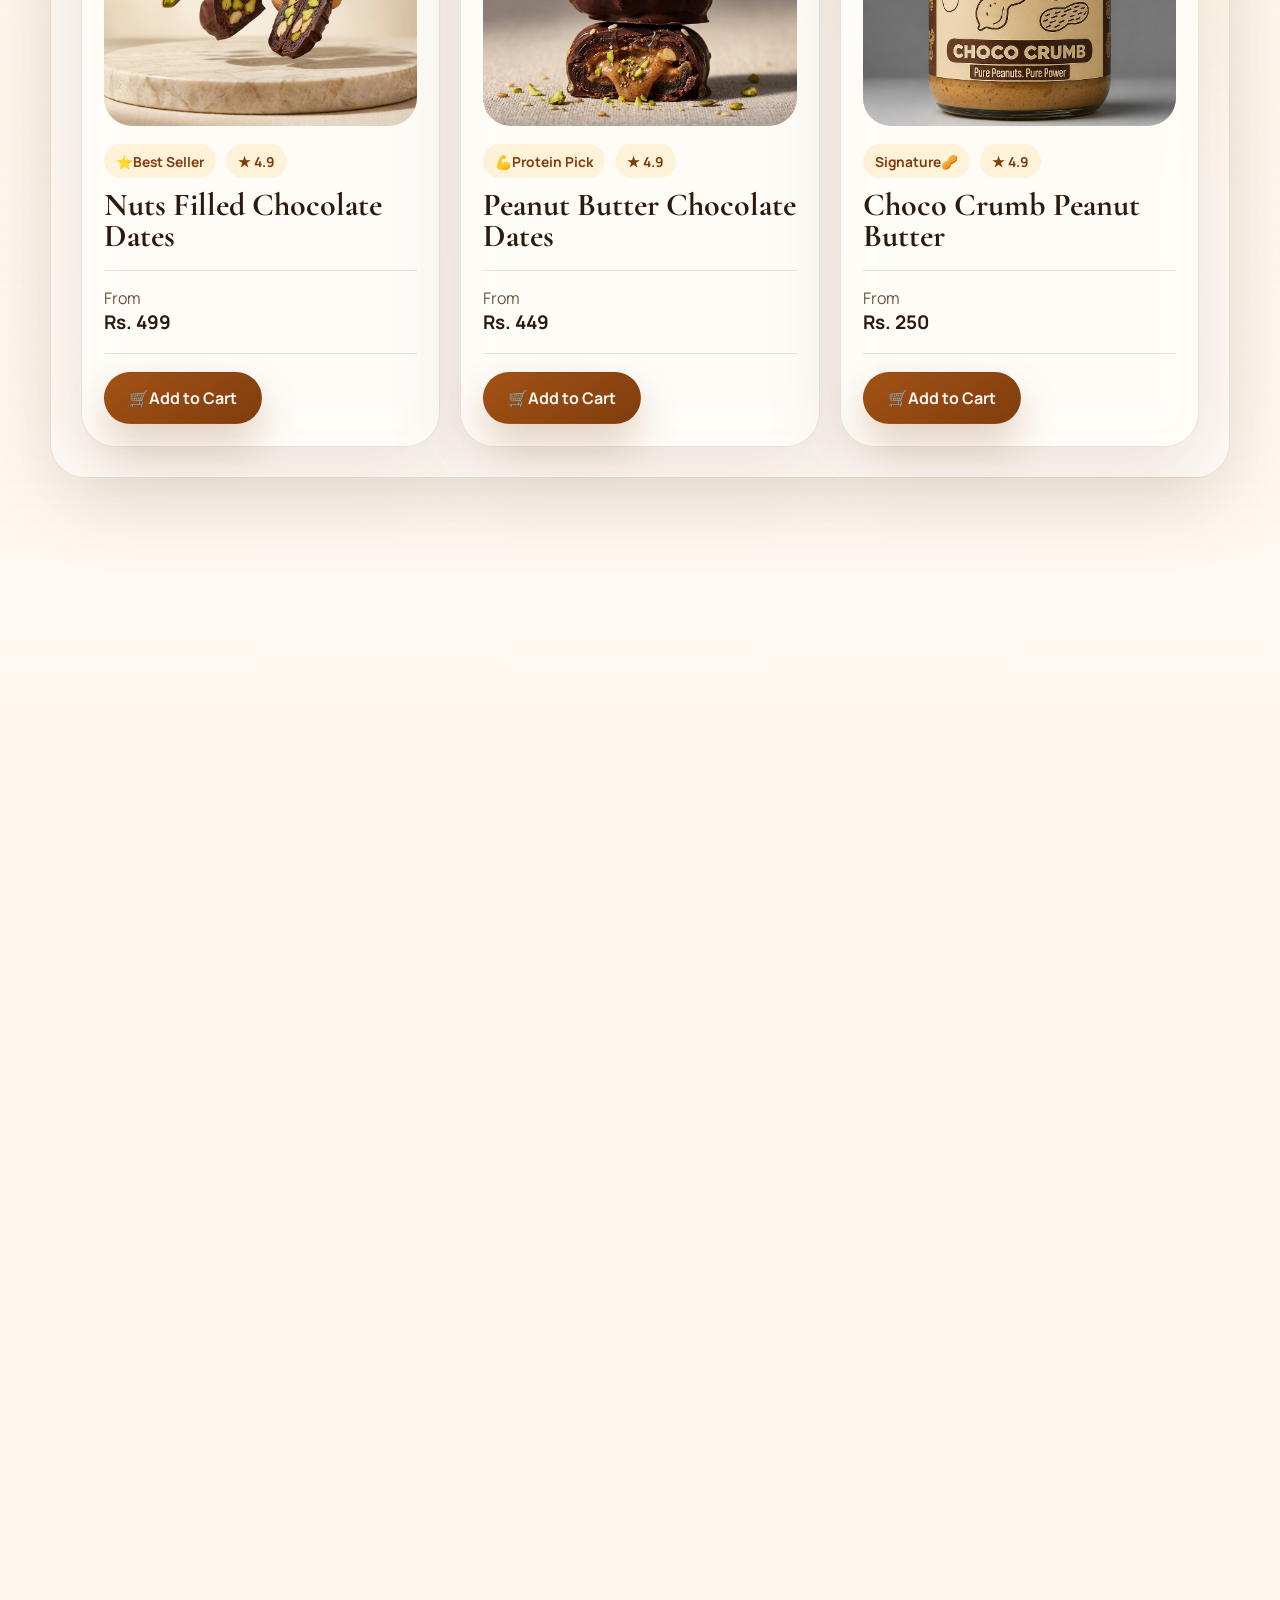
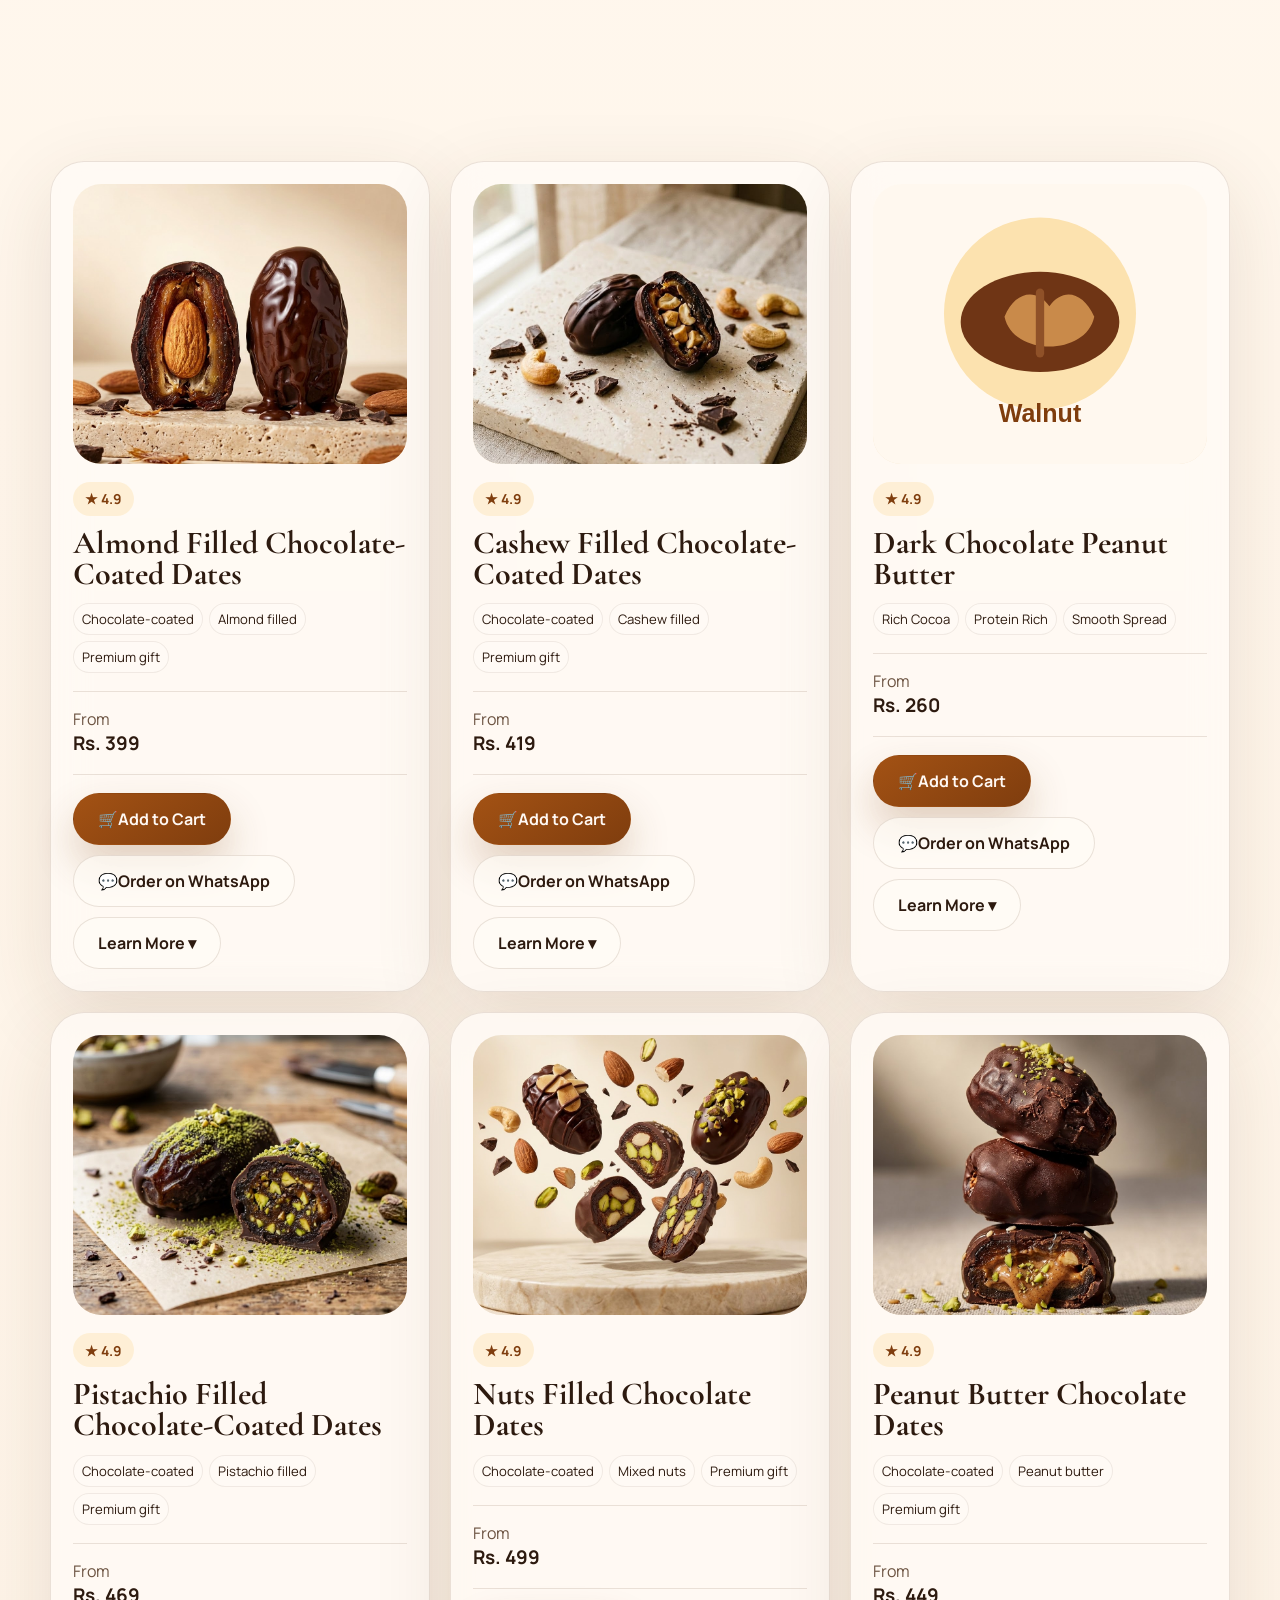
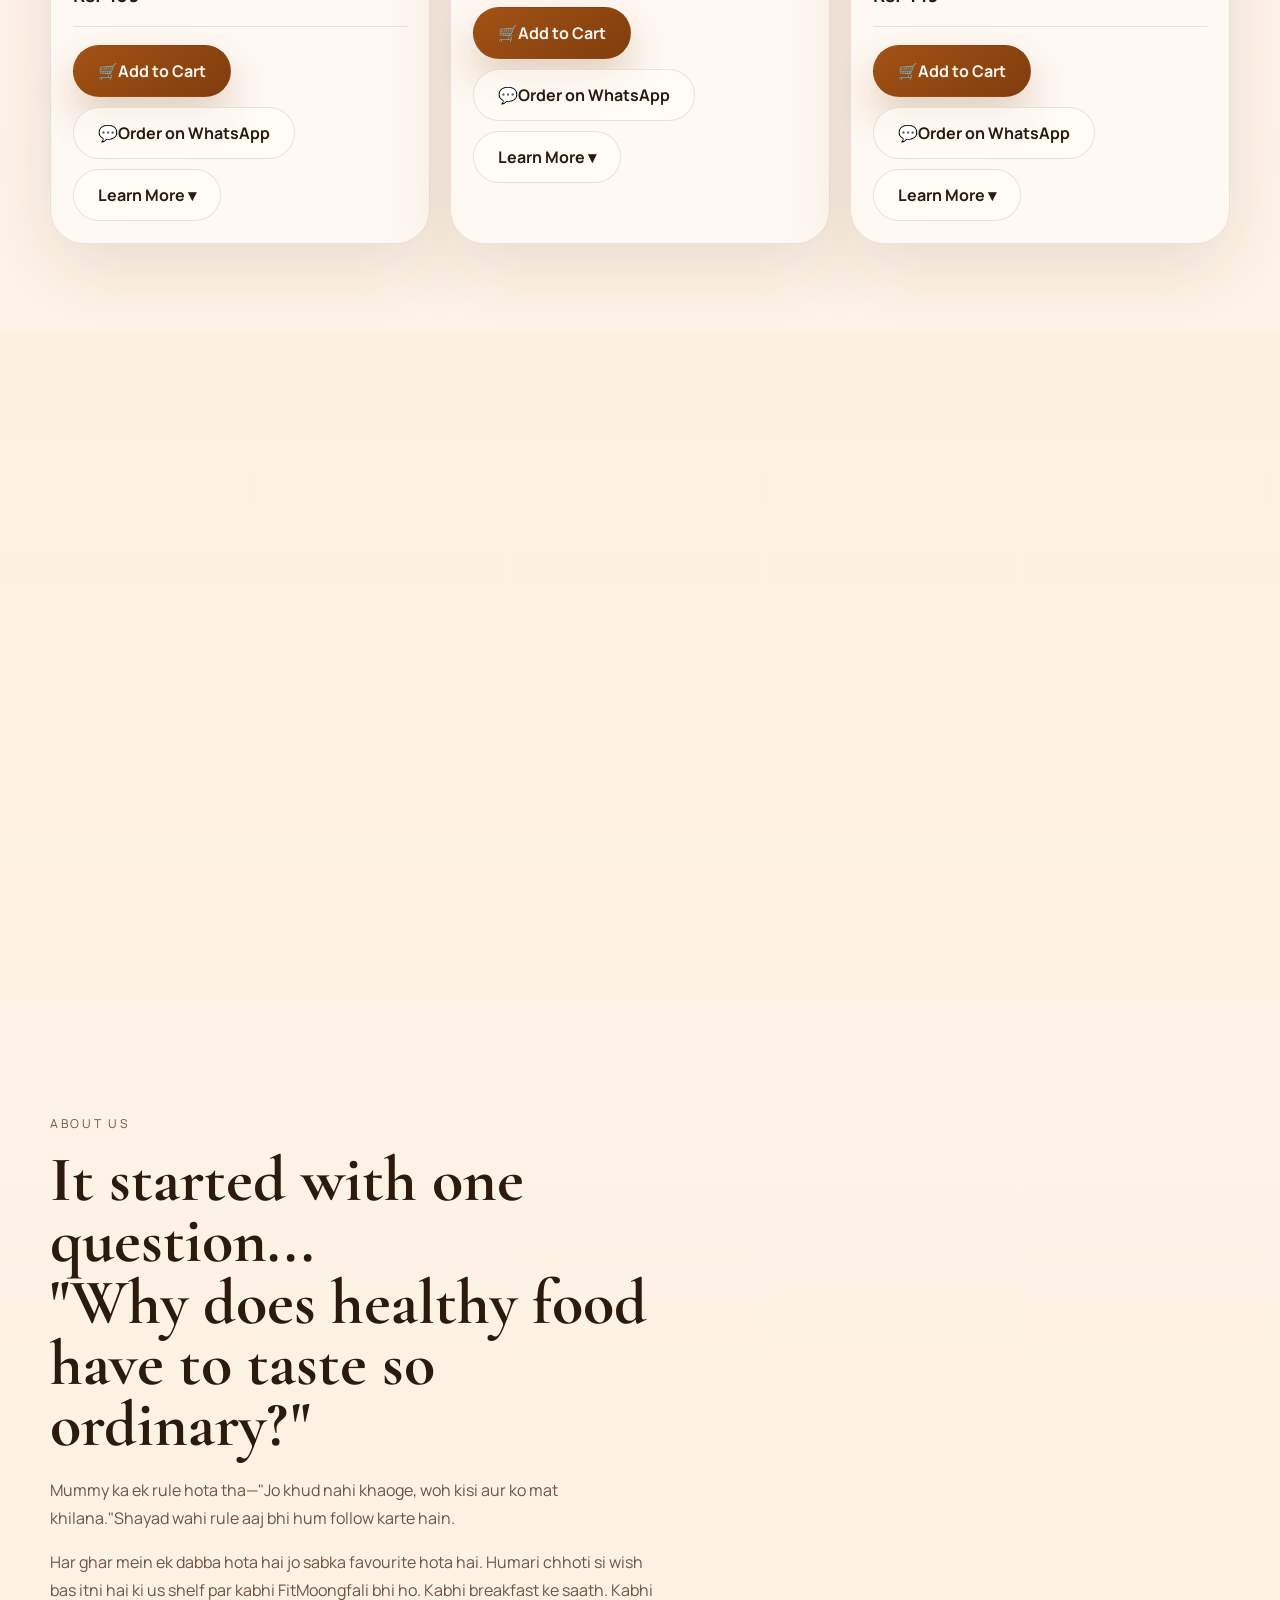
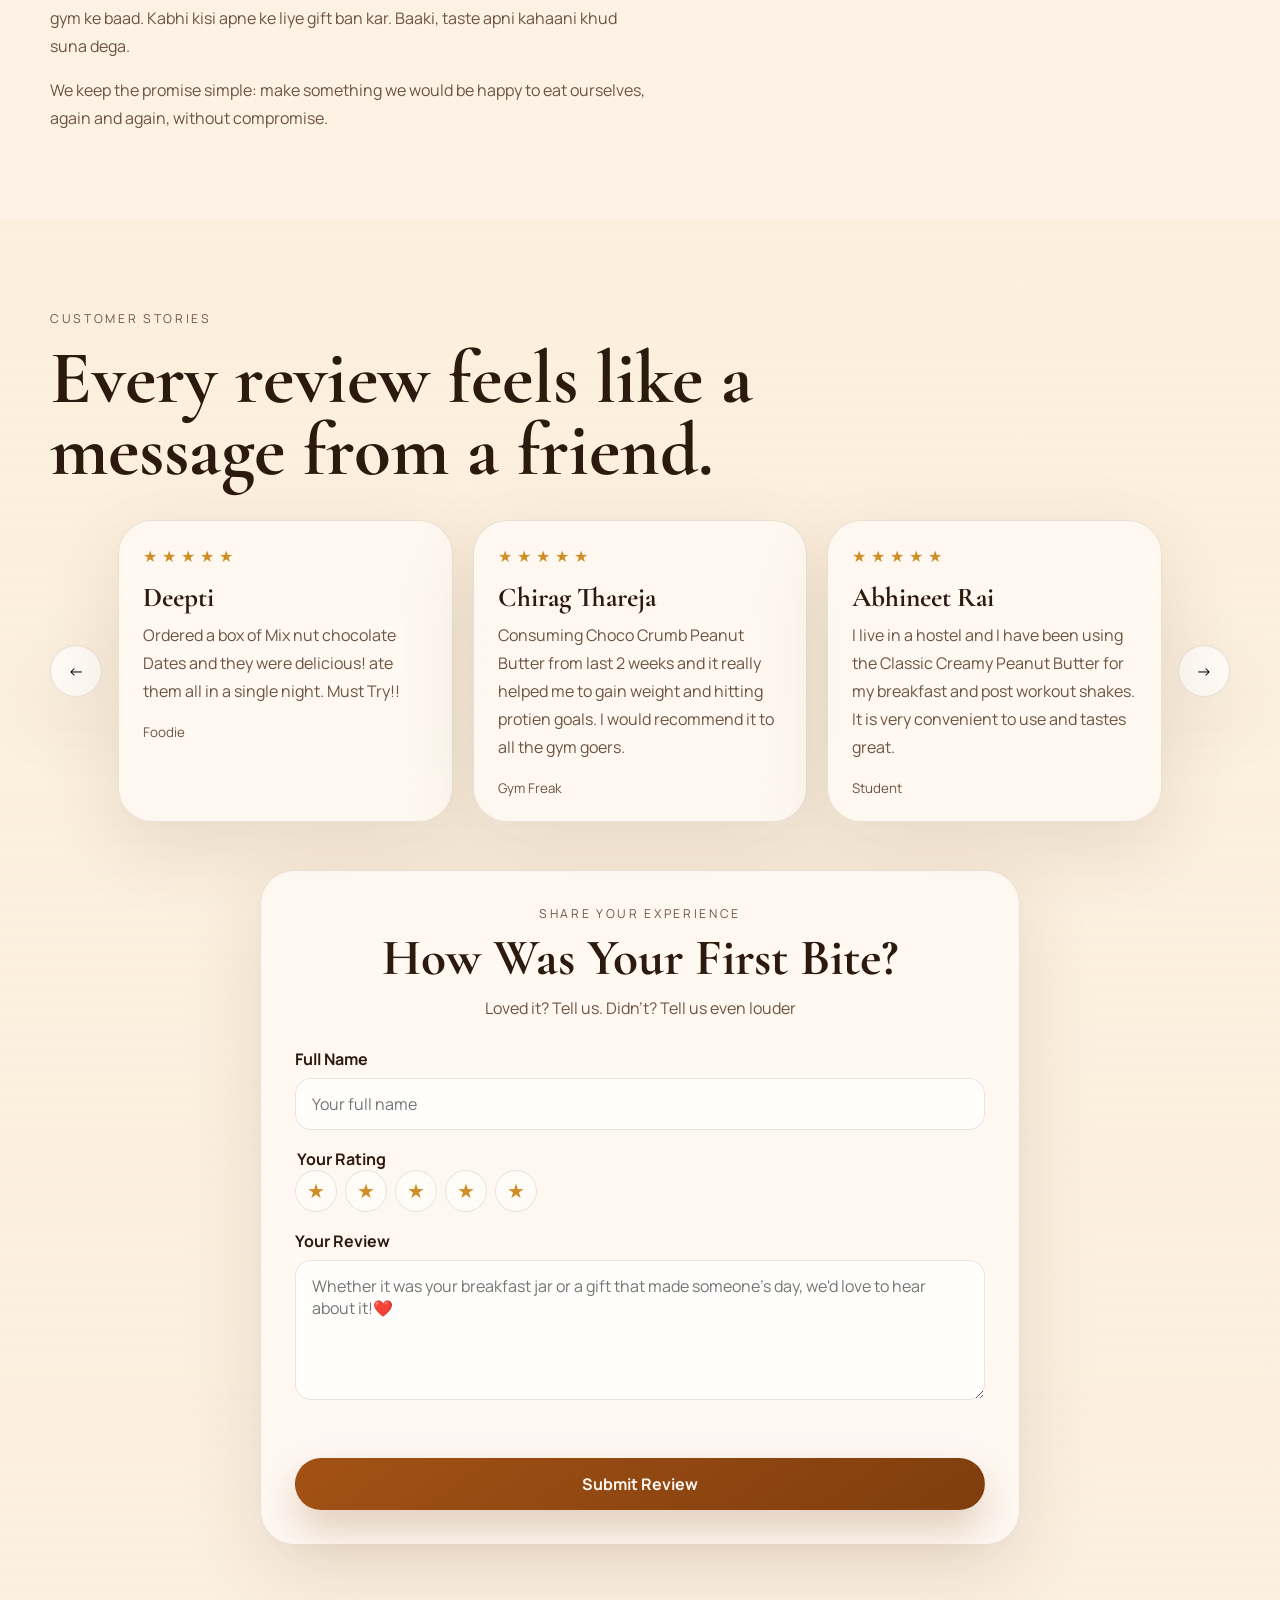
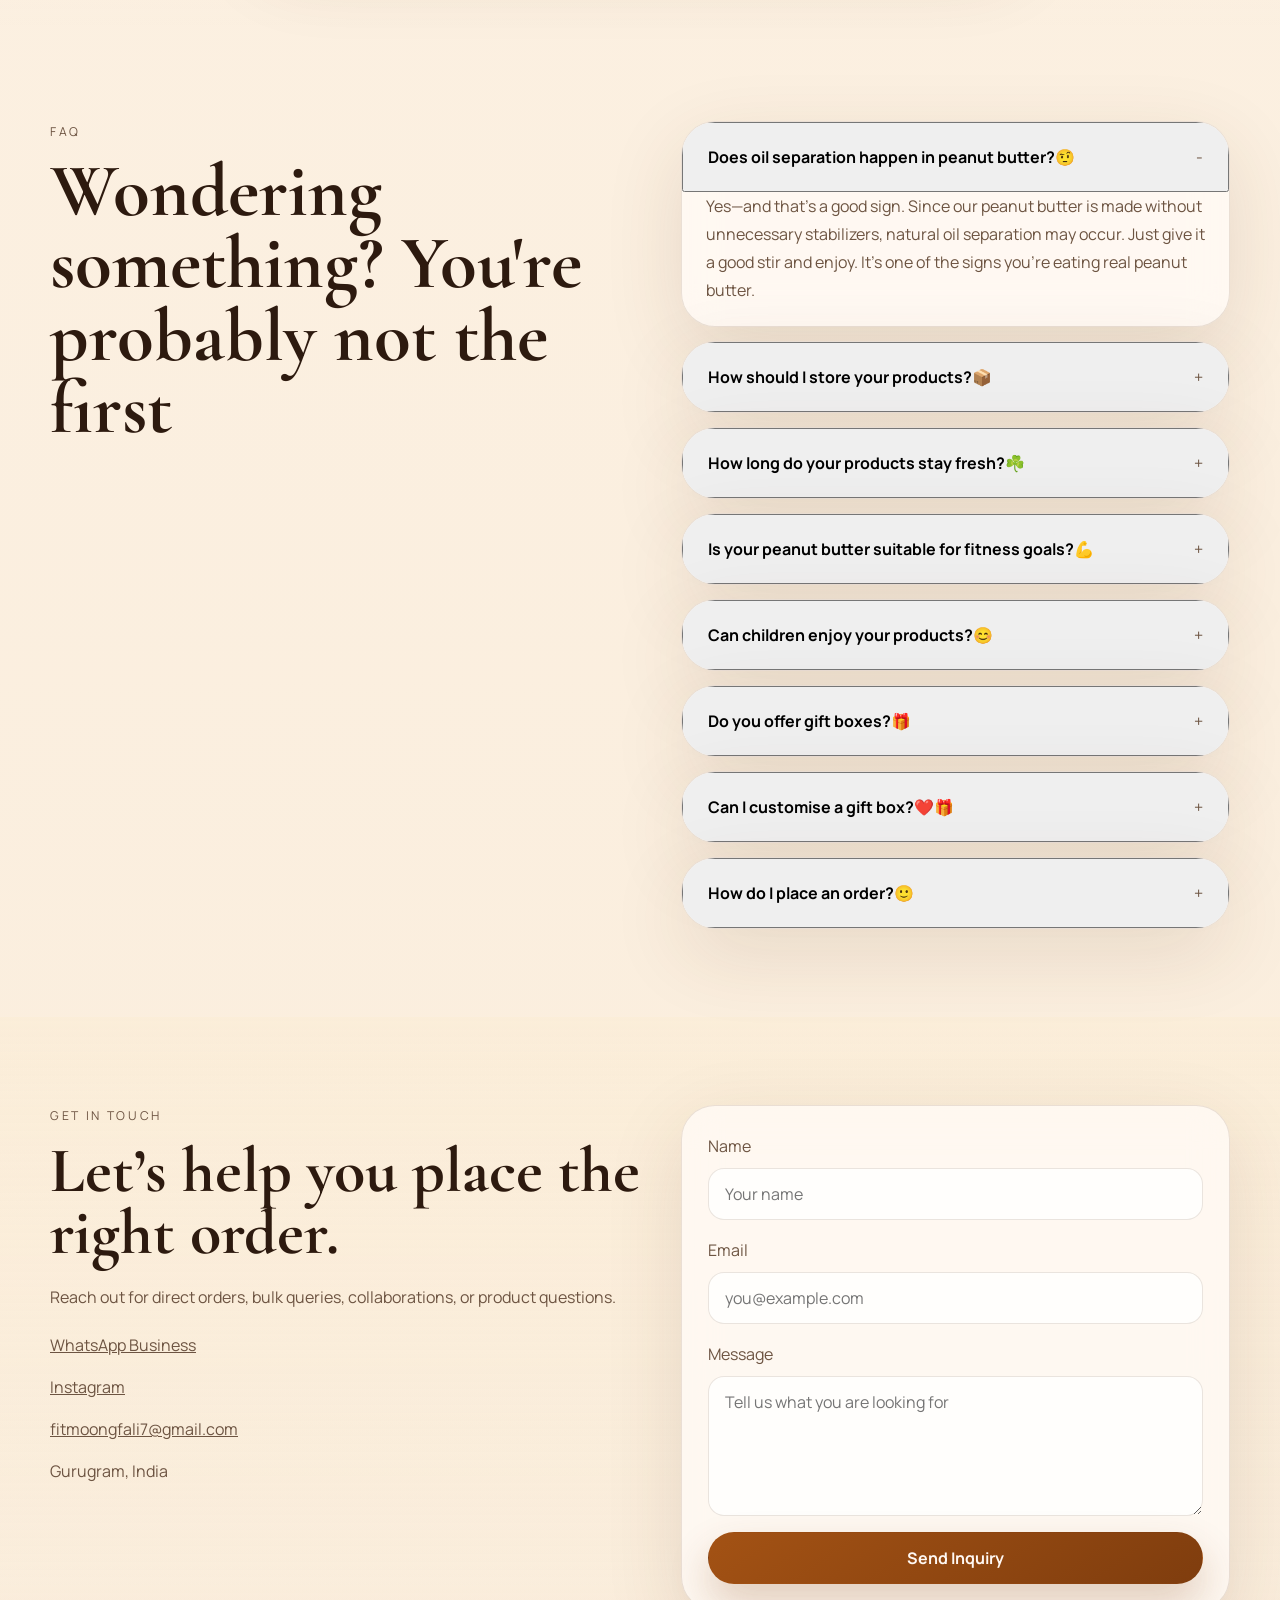
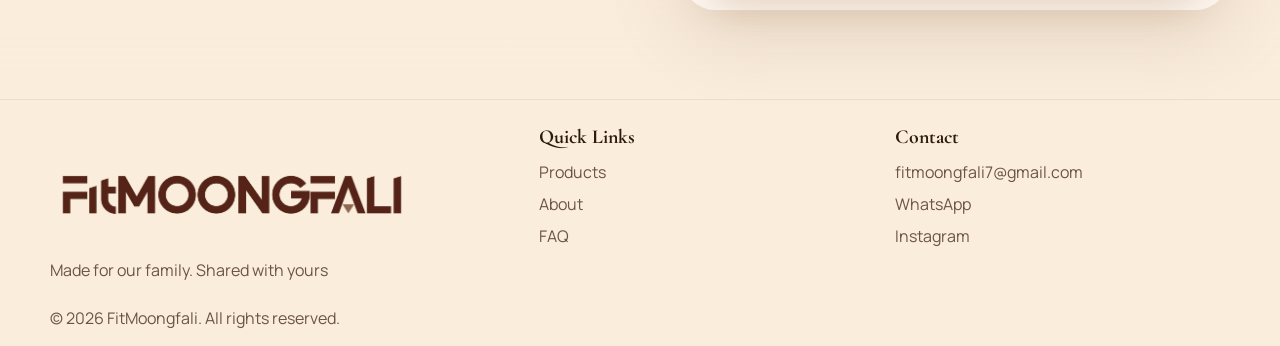
==== commit 8bac133d: "slider added" ====
--- a/index.html
+++ b/index.html
@@ -100,29 +100,12 @@
         </div>
 
         <div class="hero-visual reveal">
-          <div class="peanut peanut-one"></div>
-          <div class="peanut peanut-two"></div>
-          <div class="hero-card glass-card">
-            <div class="hero-card-top"> 
-              <span>FOR EVERYDAY & EVERY OCCASION</span>
-              <p>Spread. Snack. Gift.</p>
-            </div>
-            <div class="hero-product-stack">
-              <img class="hero-jar hero-jar-back" src="assets/images/jar-crunchy.svg" alt="Crunchy Power peanut butter jar" loading="lazy">
-              <img class="hero-jar hero-jar-front" src="assets/images/jar-classic.svg" alt="Classic Creamy peanut butter jar">
-              <img class="hero-jar hero-jar-side" src="assets/images/jar-chocolate.svg" alt="Chocolate Protein peanut butter jar" loading="lazy">
-            </div>
-            <div class="hero-card-bottom">
-              <article>
-                <strong>Everyday Nutrition</strong>
-                <span>Healthier mornings and smarter snacking</span>
-              </article>
-              <article>
-                <strong>Premium Gifting</strong>
-                <span>Make every celebration memorable with Chocolate dates</span>
-              </article>
-            </div>
-          </div>
+          <section class="hero-carousel" aria-label="FitMoongfali featured collections" tabindex="0">
+            <div class="hero-carousel-slides" id="hero-carousel-slides"></div>
+            <button class="hero-carousel-arrow hero-carousel-arrow-prev" type="button" id="hero-carousel-prev" aria-label="Previous banner">&larr;</button>
+            <button class="hero-carousel-arrow hero-carousel-arrow-next" type="button" id="hero-carousel-next" aria-label="Next banner">&rarr;</button>
+            <div class="hero-carousel-dots" id="hero-carousel-dots" aria-label="Banner navigation"></div>
+          </section>
         </div>
       </div>
     </section>
--- a/css/styles.css
+++ b/css/styles.css
@@ -409,9 +409,113 @@
 
 .hero-visual {
   position: relative;
-}
-
-.hero-card,
+  align-self: stretch;
+  width: 100%;
+  min-height: 720px;
+  max-width: 100%;
+  
+}
+
+.hero-carousel {
+  position: relative;
+  width: 100%;
+  height: 100%;
+  min-height: 0;
+  overflow: hidden;
+  border: 1px solid var(--line);
+  border-radius: 30px;
+  box-shadow: var(--shadow);
+  isolation: isolate;
+}
+
+.hero-carousel-slides,
+.hero-carousel-slide {
+  position: absolute;
+  inset: 0;
+}
+
+.hero-carousel-slide {
+  margin: 0;
+  opacity: 0;
+  transition: opacity 650ms ease;
+}
+
+.hero-carousel-slide.is-active {
+  opacity: 1;
+}
+
+.hero-carousel-slide img {
+  display: block;
+  width: 100%;
+  height: 100%;
+  object-fit: cover;
+}
+
+.hero-carousel-arrow {
+  position: absolute;
+  top: 50%;
+  z-index: 2;
+  display: grid;
+  width: 46px;
+  height: 46px;
+  place-items: center;
+  padding: 0;
+  border: 1px solid rgba(255, 255, 255, 0.68);
+  border-radius: 50%;
+  color: var(--text);
+  background: rgba(255, 253, 249, 0.86);
+  box-shadow: 0 10px 24px rgba(81, 41, 15, 0.16);
+  transform: translateY(-50%);
+  transition: background 180ms ease, transform 180ms ease;
+}
+
+.hero-carousel-arrow:hover,
+.hero-carousel-arrow:focus-visible {
+  background: #fff;
+  transform: translateY(-50%) scale(1.06);
+  outline: none;
+}
+
+.hero-carousel-arrow-prev {
+  left: 18px;
+}
+
+.hero-carousel-arrow-next {
+  right: 18px;
+}
+
+.hero-carousel-dots {
+  position: absolute;
+  z-index: 2;
+  right: 0;
+  bottom: 20px;
+  left: 0;
+  display: flex;
+  justify-content: center;
+  gap: 8px;
+}
+
+.hero-carousel-dot {
+  width: 8px;
+  height: 8px;
+  padding: 0;
+  border: 0;
+  border-radius: 999px;
+  background: rgba(255, 253, 249, 0.72);
+  box-shadow: 0 2px 8px rgba(45, 26, 15, 0.2);
+  transition: width 180ms ease, background 180ms ease;
+}
+
+.hero-carousel-dot.is-active {
+  width: 28px;
+  background: var(--accent);
+}
+
+.hero-carousel:focus-visible {
+  outline: 3px solid rgba(163, 82, 20, 0.38);
+  outline-offset: 4px;
+}
+
 .glass-card,
 .product-card,
 .benefit-card,
@@ -426,111 +530,16 @@
   backdrop-filter: blur(18px);
 }
 
-.hero-card {
-  padding: 24px;
-  position: relative;
-  overflow: hidden;
-}
-
-.hero-card-top {
-  display: flex;
-  align-items: center;
-  justify-content: space-between;
-  gap: 16px;
-}
-
-.hero-card-top span {
-  letter-spacing: 0.18em;
-  text-transform: uppercase;
-  font-size: 0.72rem;
-  color: var(--muted);
-}
-
-.hero-card-top p {
-  color: var(--accent);
-  font-weight: 700;
-}
-
-.hero-product-stack {
-  position: relative;
-  min-height: 440px;
-  display: grid;
-  place-items: center;
-}
-
-.hero-jar {
-  position: absolute;
-  width: min(50%, 220px);
-  filter: drop-shadow(0 34px 38px rgba(80, 42, 14, 0.18));
-  animation: floatJar 5s ease-in-out infinite;
-}
-
-.hero-jar-front {
-  z-index: 3;
-}
-
-.hero-jar-back {
-  left: 10%;
-  bottom: 90px;
-  width: min(42%, 180px);
-  opacity: 0.9;
-  animation-delay: -1.5s;
-}
-
-.hero-jar-side {
-  right: 8%;
-  bottom: 70px;
-  width: min(42%, 180px);
-  opacity: 0.88;
-  animation-delay: -3s;
-}
-
-.hero-card-bottom {
-  display: grid;
-  grid-template-columns: repeat(2, 1fr);
-  gap: 14px;
-}
-
-.hero-card-bottom article {
-  padding: 18px;
-  border-radius: var(--radius-lg);
-  background: rgba(255, 253, 250, 0.8);
-}
-
-.hero-card-bottom strong,
 .product-meta strong,
 .summary-top h2,
 .checkout-total-row strong {
   display: block;
 }
 
-.hero-card-bottom span,
 .product-meta span,
 .review-card small,
 .faq-question span {
   color: var(--muted);
-}
-
-.peanut {
-  position: absolute;
-  width: 90px;
-  height: 60px;
-  border-radius: 55% 45% 52% 48% / 60% 44% 56% 40%;
-  background: linear-gradient(145deg, #e9b67c, #cc874b);
-  opacity: 0.32;
-  filter: blur(0.2px);
-  animation: floatPeanut 6s ease-in-out infinite;
-}
-
-.peanut-one {
-  top: 20px;
-  right: 20px;
-}
-
-.peanut-two {
-  left: -8px;
-  bottom: 80px;
-  animation-delay: -2.2s;
 }
 
 .featured-strip {
@@ -1460,13 +1469,19 @@
   }
 
   .hero-trust-bar,
-  .hero-card-bottom,
   .checkout-grid {
     grid-template-columns: 1fr;
   }
 
-  .hero-product-stack {
-    min-height: 360px;
+  .hero-carousel {
+    height: auto;
+    min-height: 0;
+    aspect-ratio: 1.5 / 1;
+  }
+
+  .hero-visual {
+    align-self: auto;
+    min-height: 0;
   }
 
   .product-grid {
@@ -1526,7 +1541,6 @@
   .customization-form,
   .checkout-summary-card,
   .checkout-form,
-  .hero-card,
   .faq-item {
     border-radius: 24px;
   }
@@ -1664,44 +1678,26 @@
     line-height: 1.35;
   }
 
-  .hero-card {
-    padding: 16px;
-  }
-
-  .hero-card-top {
-    gap: 10px;
-  }
-
-  .hero-card-top span {
-    font-size: 0.62rem;
-    letter-spacing: 0.12em;
-  }
-
-  .hero-card-top p {
-    font-size: 0.8rem;
-    white-space: nowrap;
-  }
-
-  .hero-product-stack {
-    min-height: clamp(265px, 76vw, 340px);
-  }
-
-  .hero-card-bottom {
-    gap: 10px;
-  }
-
-  .hero-card-bottom article {
-    padding: 14px;
-    border-radius: 18px;
-  }
-
-  .hero-card-bottom strong {
-    font-size: 0.94rem;
-  }
-
-  .hero-card-bottom span {
-    font-size: 0.8rem;
-    line-height: 1.45;
+  .hero-carousel {
+    aspect-ratio: 1.32 / 1;
+    border-radius: 24px;
+  }
+
+  .hero-carousel-arrow {
+    width: 40px;
+    height: 40px;
+  }
+
+  .hero-carousel-arrow-prev {
+    left: 12px;
+  }
+
+  .hero-carousel-arrow-next {
+    right: 12px;
+  }
+
+  .hero-carousel-dots {
+    bottom: 14px;
   }
 
   .featured-strip {
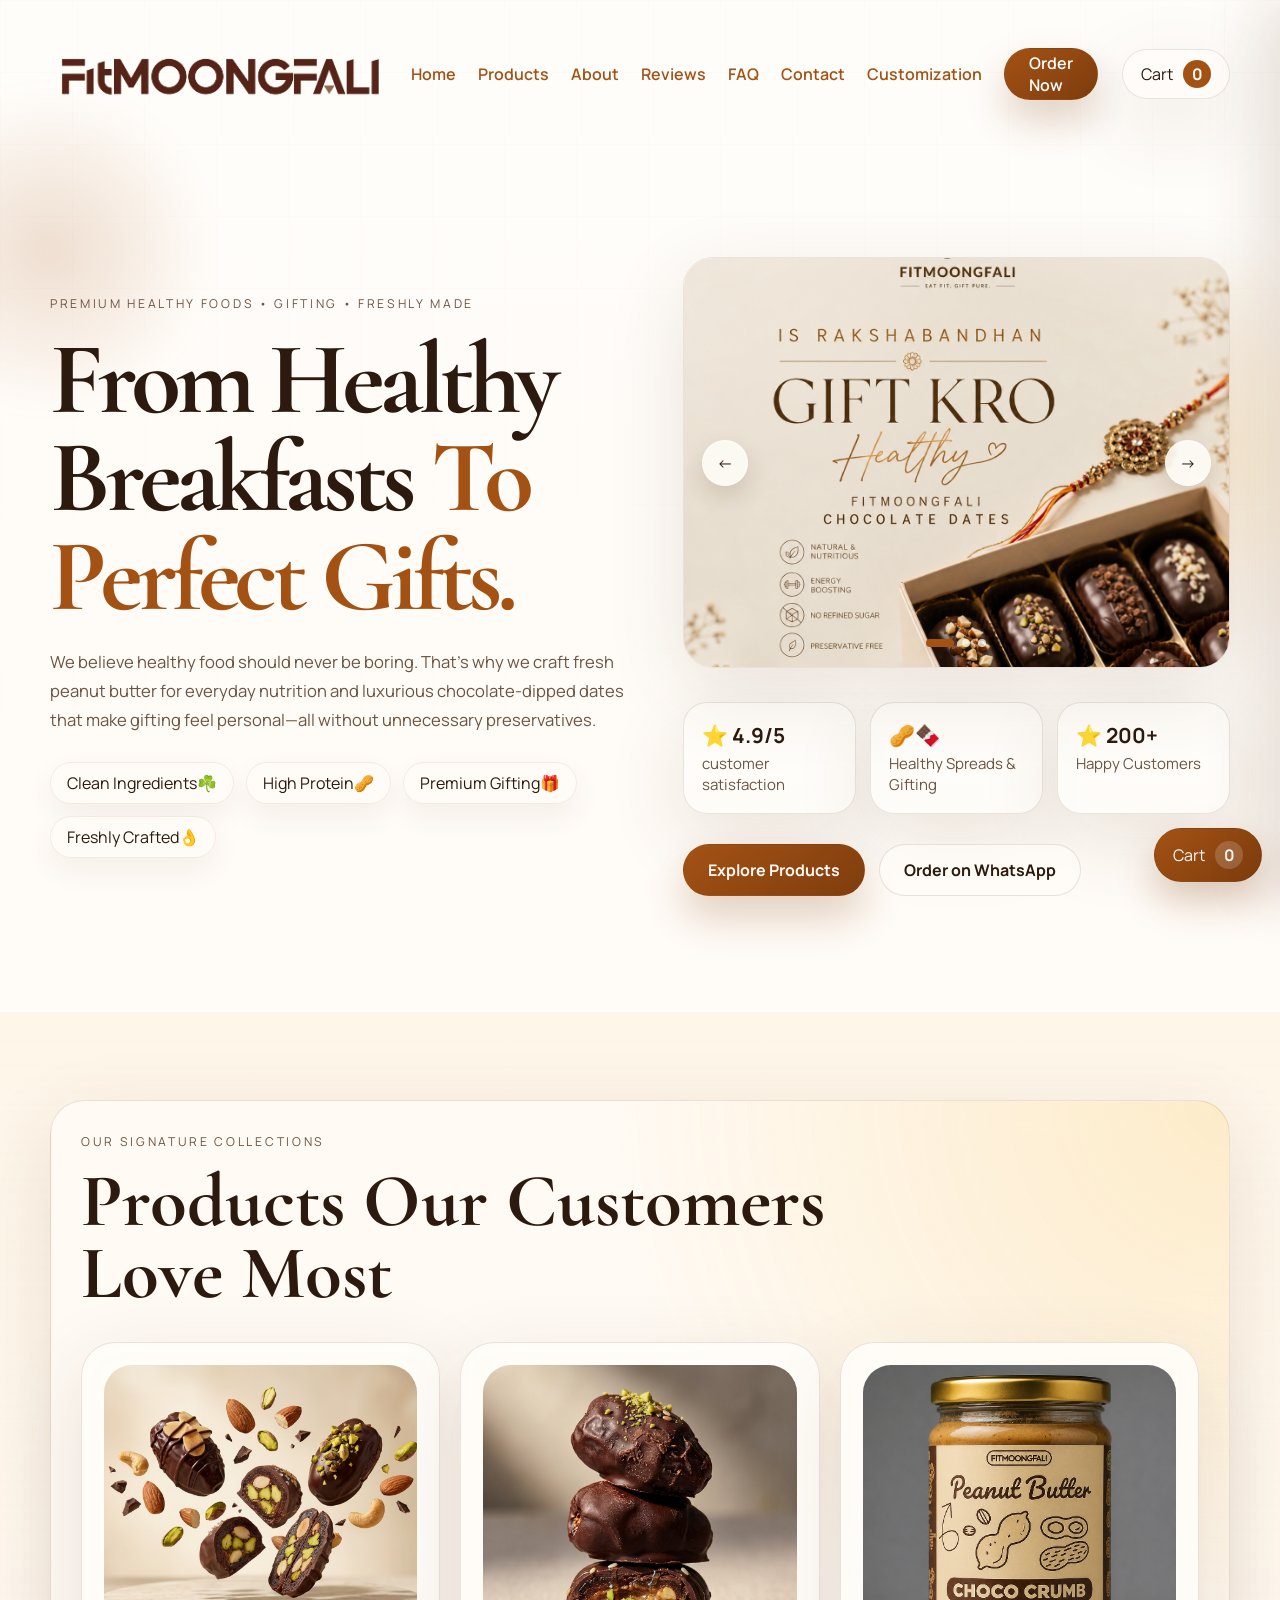
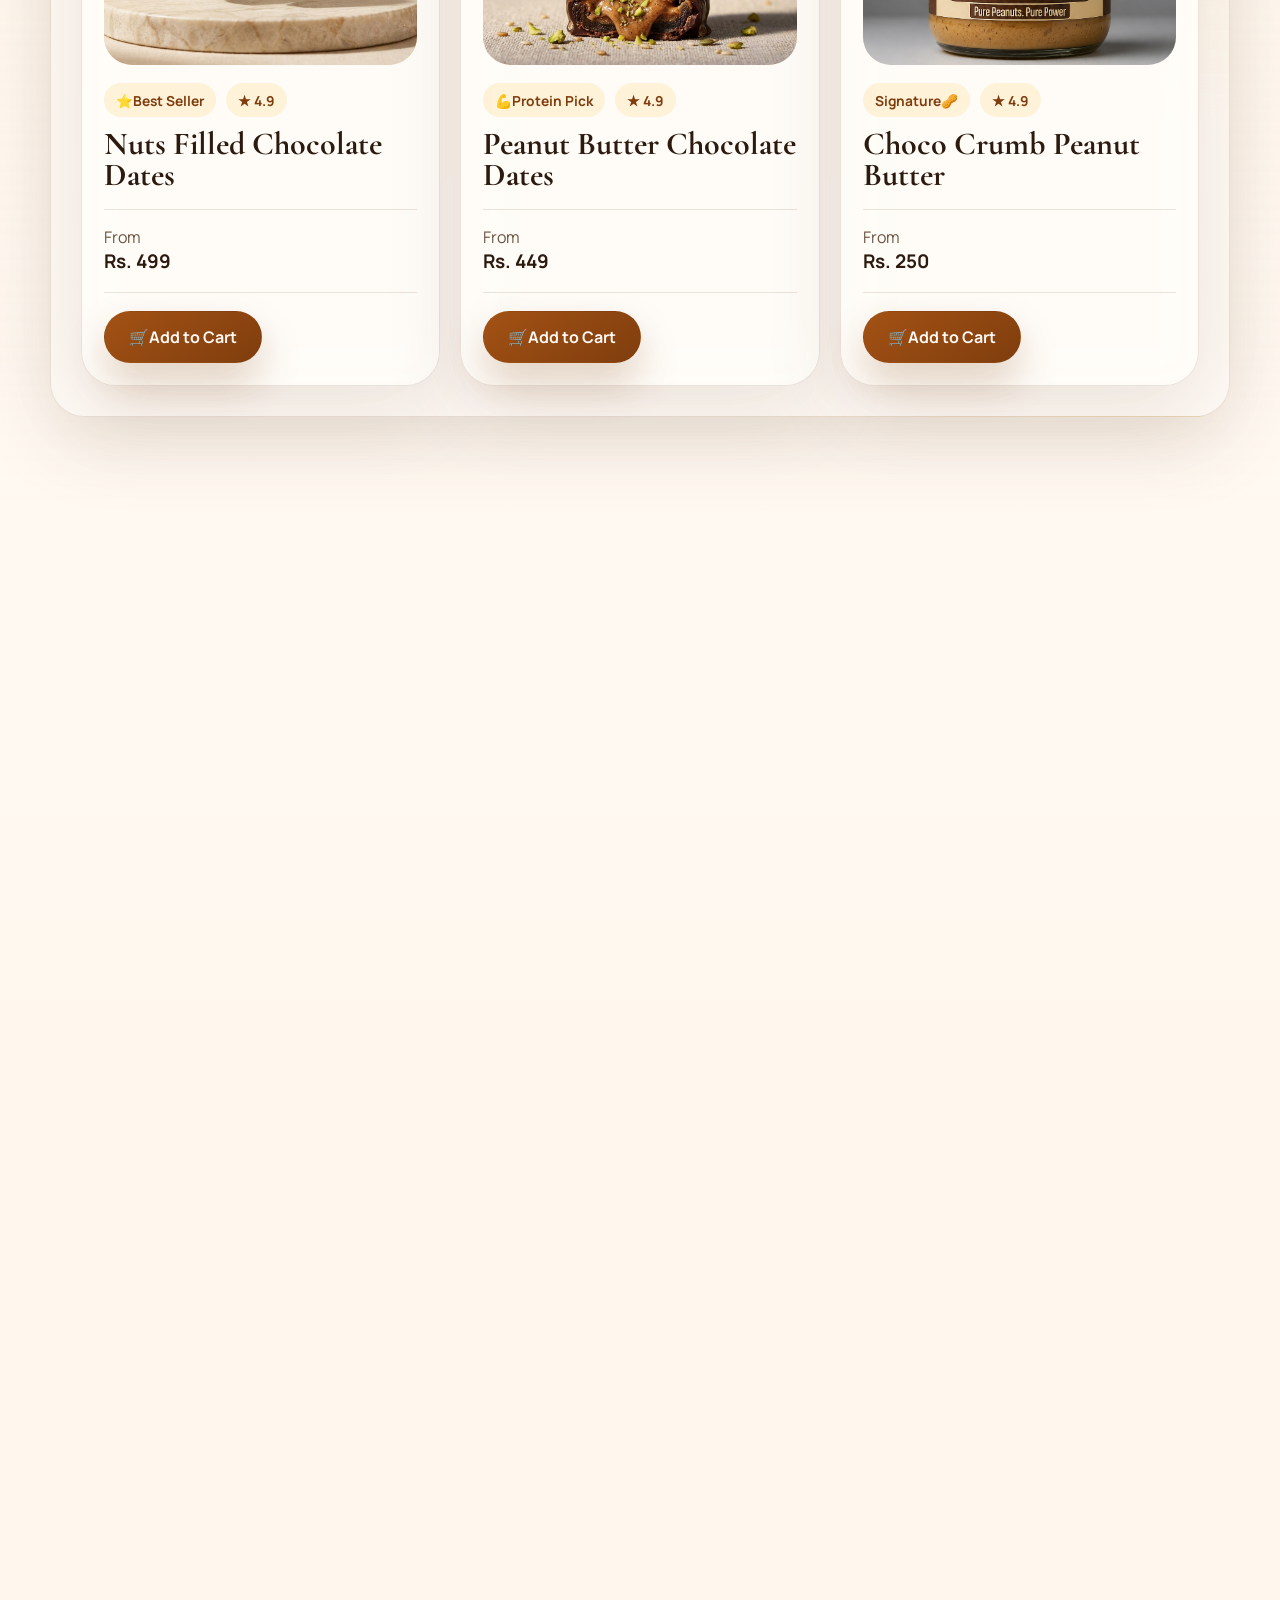
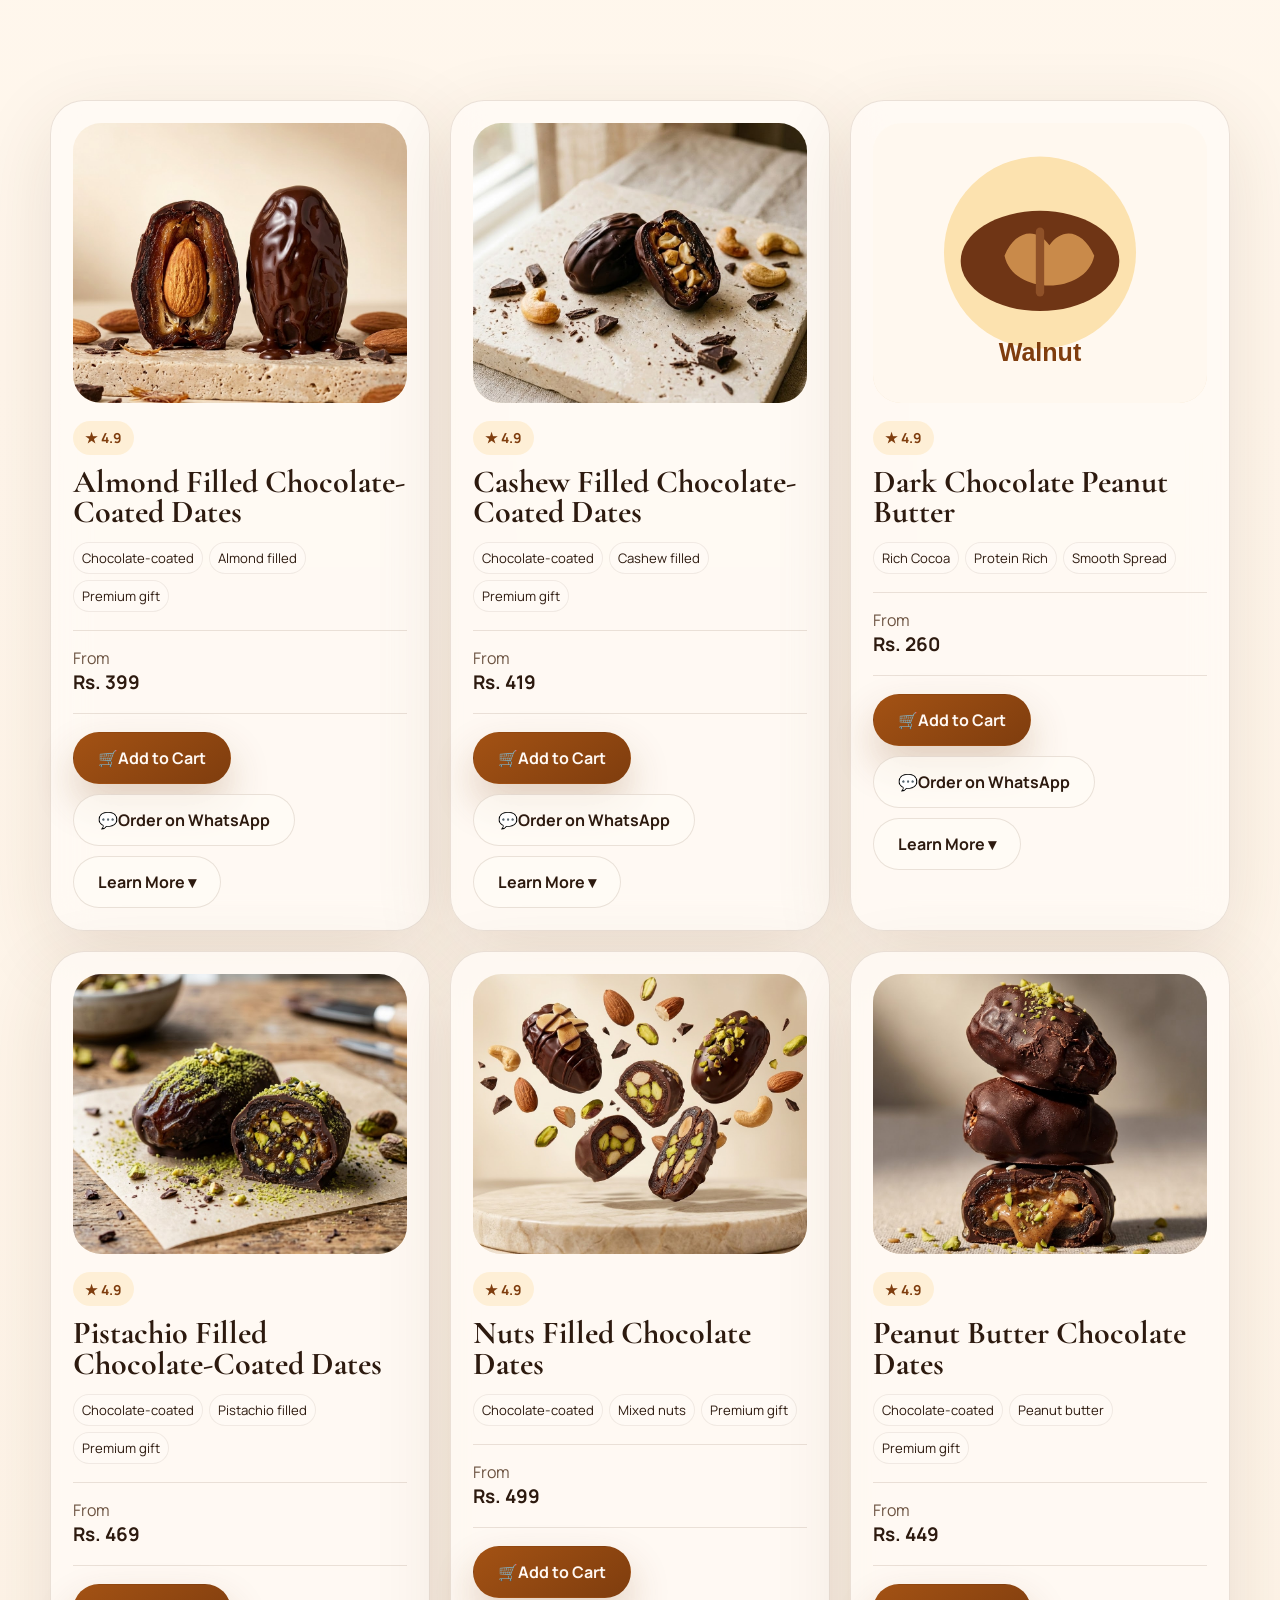
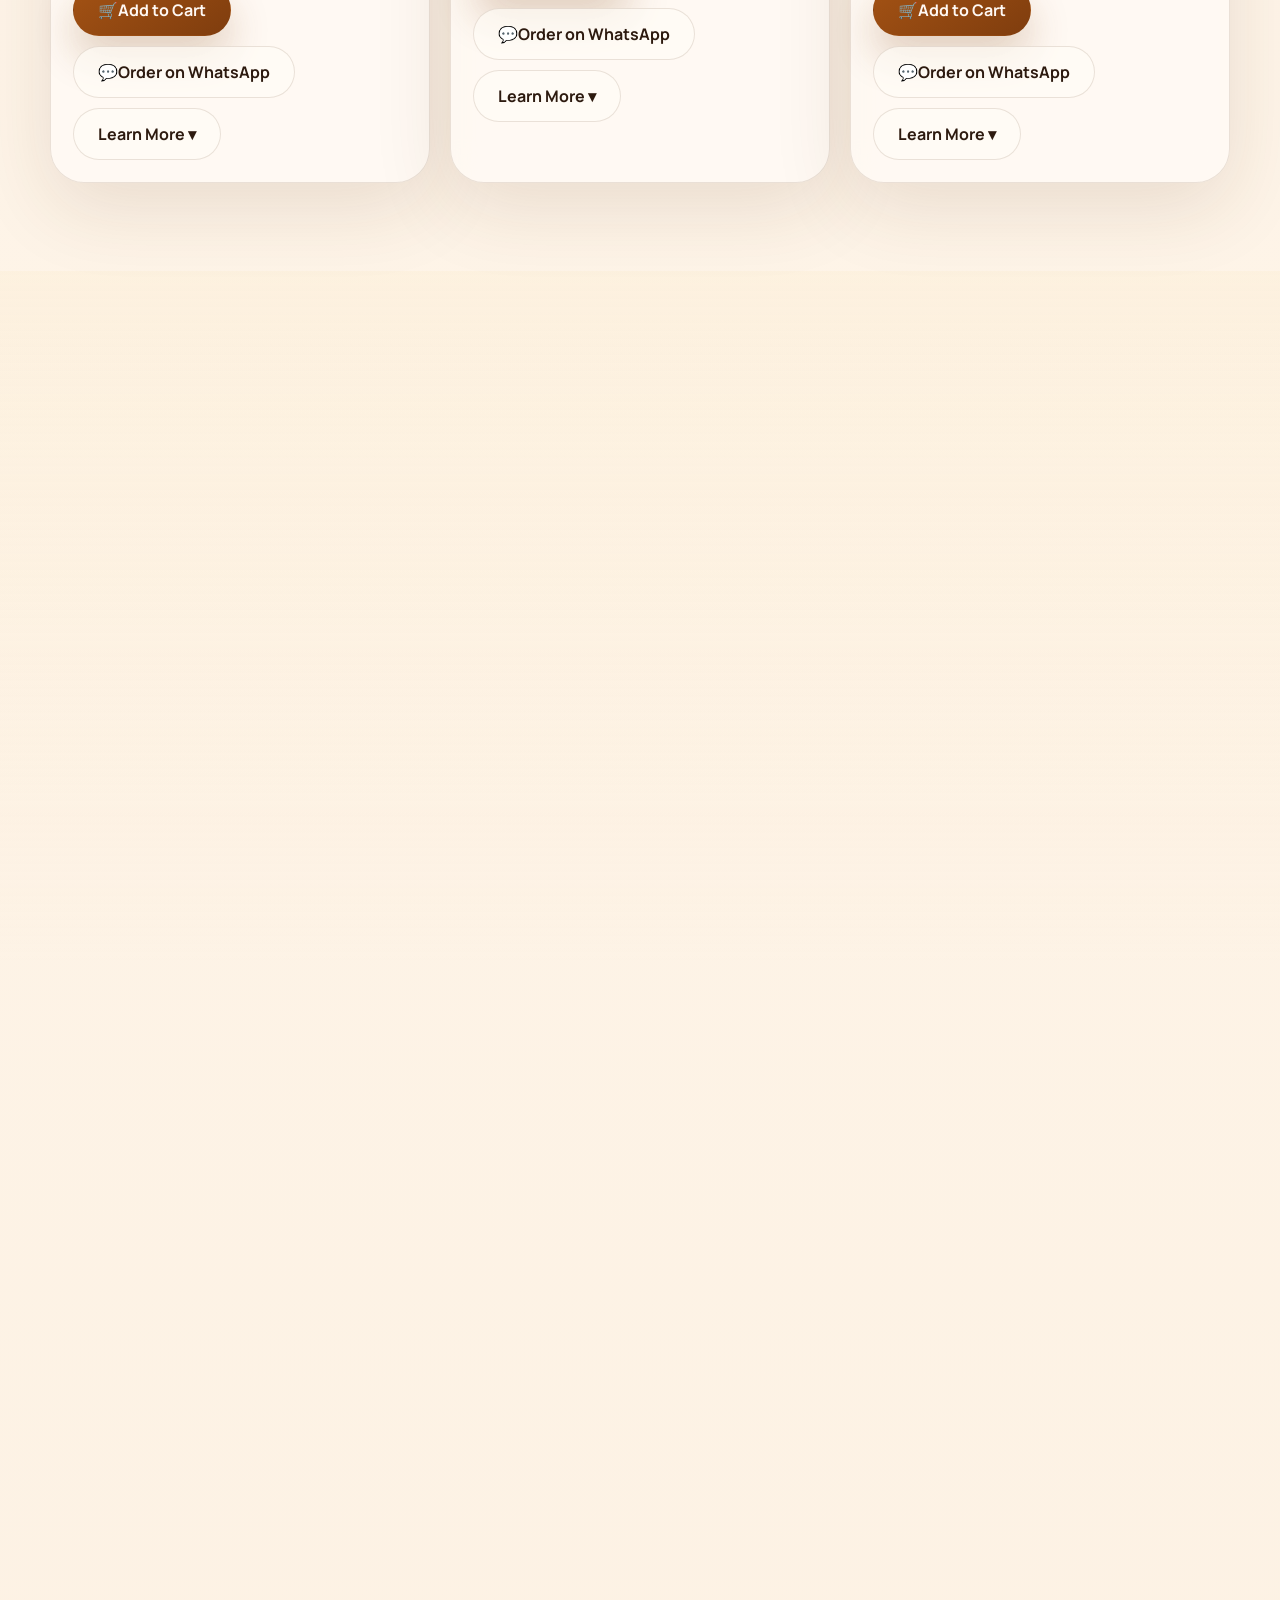
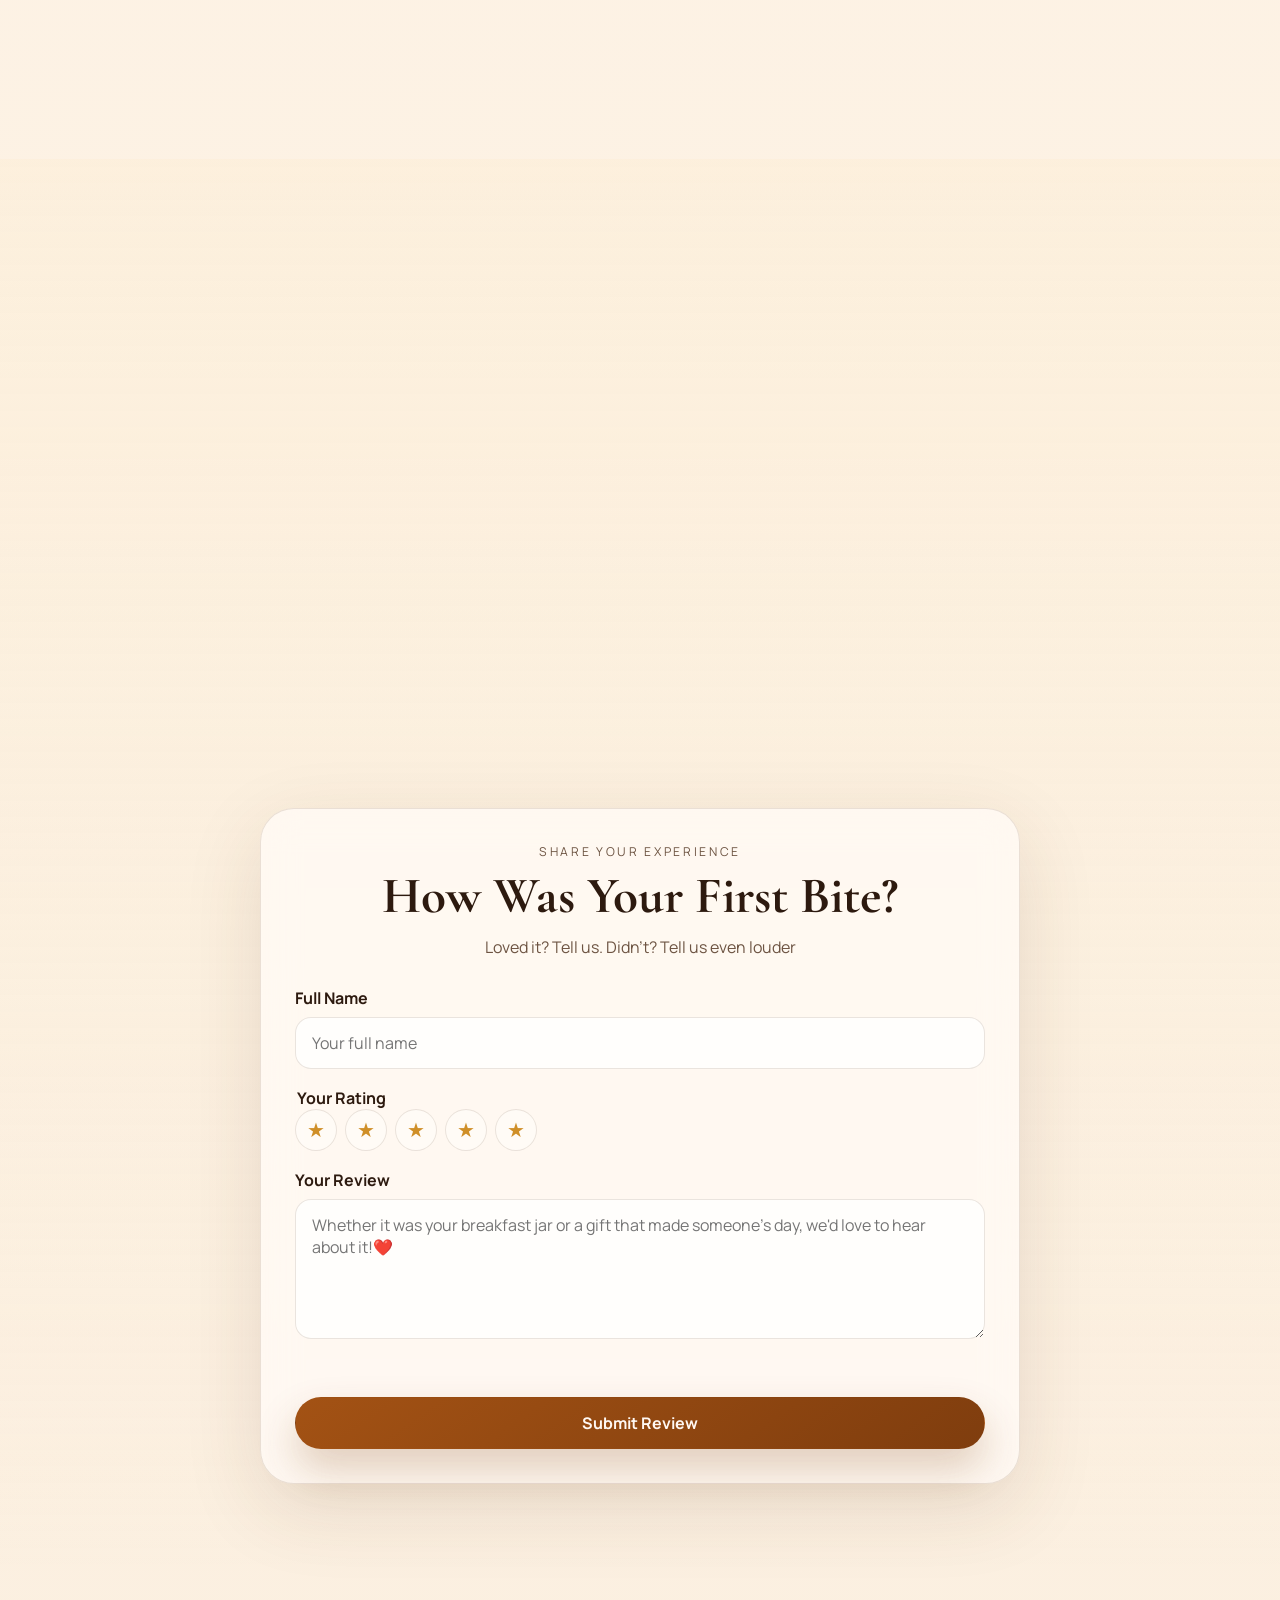
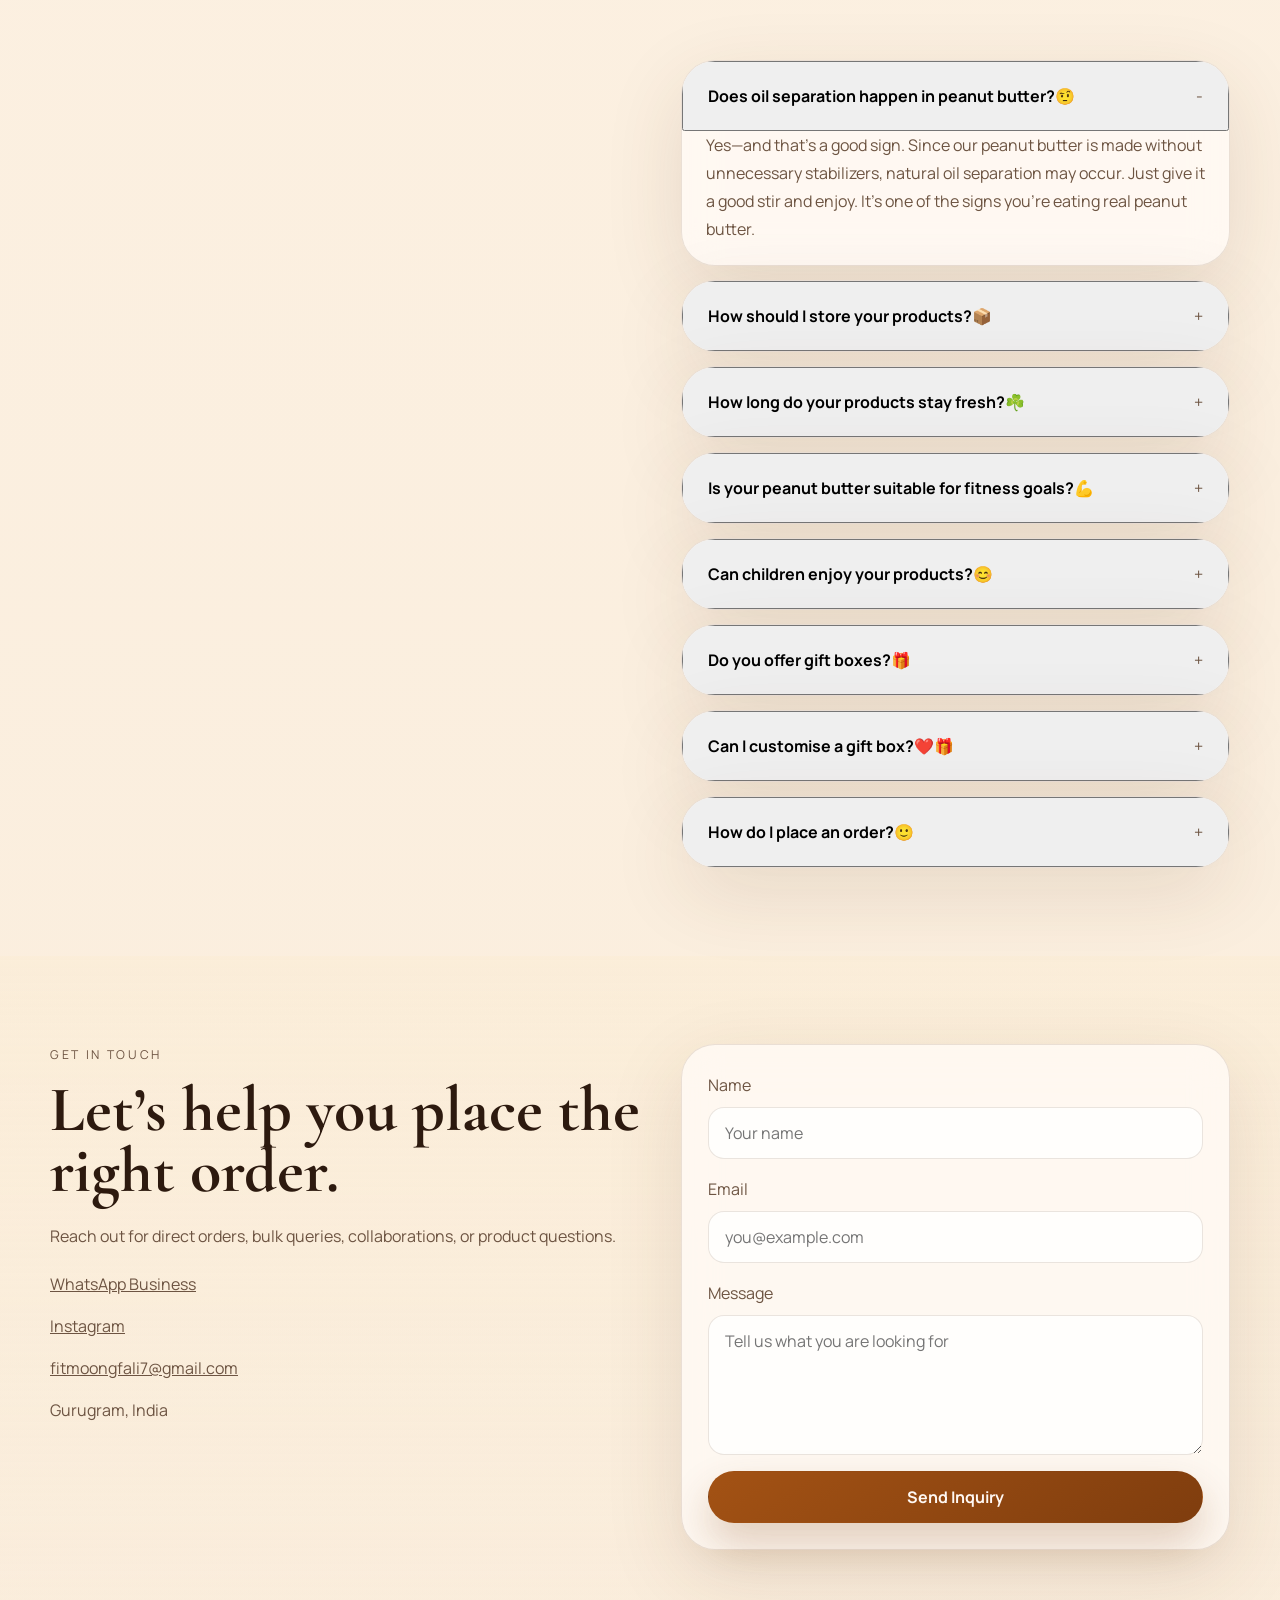
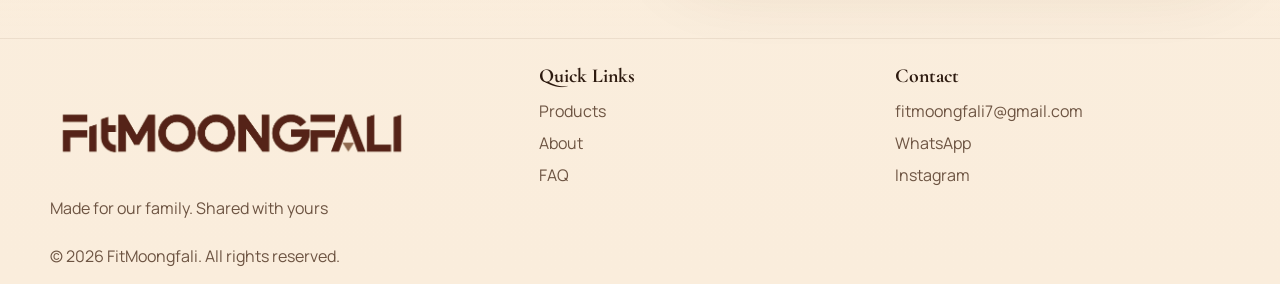
==== commit 72062935: "did changes to hero carousel" ====
--- a/index.html
+++ b/index.html
@@ -79,10 +79,16 @@
             <li>Premium Gifting🎁</li>
             <li>Freshly Crafted👌</li>
           </ul>
-          <div class="hero-actions">
-            <a class="button button-solid" href="#products">Explore Products</a>
-            <a class="button button-ghost" href="https://wa.me/919217965243?text=Hello%20FitMoongfali!%20I%20would%20like%20to%20know%20more%20about%20your%20peanut%20butter." target="_blank" rel="noreferrer">Order on WhatsApp</a>
-          </div>
+          
+        </div>
+
+        <div class="hero-visual reveal">
+          <section class="hero-carousel" aria-label="FitMoongfali featured collections" tabindex="0">
+            <div class="hero-carousel-slides" id="hero-carousel-slides"></div>
+            <button class="hero-carousel-arrow hero-carousel-arrow-prev" type="button" id="hero-carousel-prev" aria-label="Previous banner">&larr;</button>
+            <button class="hero-carousel-arrow hero-carousel-arrow-next" type="button" id="hero-carousel-next" aria-label="Next banner">&rarr;</button>
+            <div class="hero-carousel-dots" id="hero-carousel-dots" aria-label="Banner navigation"></div>
+          </section>
           <div class="hero-trust-bar">
             <div>
               <strong>⭐ 4.9/5</strong>
@@ -97,27 +103,15 @@
               <span>Happy Customers</span>
             </div>
           </div>
-        </div>
-
-        <div class="hero-visual reveal">
-          <section class="hero-carousel" aria-label="FitMoongfali featured collections" tabindex="0">
-            <div class="hero-carousel-slides" id="hero-carousel-slides"></div>
-            <button class="hero-carousel-arrow hero-carousel-arrow-prev" type="button" id="hero-carousel-prev" aria-label="Previous banner">&larr;</button>
-            <button class="hero-carousel-arrow hero-carousel-arrow-next" type="button" id="hero-carousel-next" aria-label="Next banner">&rarr;</button>
-            <div class="hero-carousel-dots" id="hero-carousel-dots" aria-label="Banner navigation"></div>
-          </section>
-        </div>
-      </div>
-    </section>
-
-    <section class="featured-strip reveal">
-      <div class="container featured-grid">
-        <article class="feature-pill"><span>Protein-rich nutrition</span></article>
-        <article class="feature-pill"><span>Roasted for deeper flavor</span></article>
-        <article class="feature-pill"><span>Fresh batches, premium feel</span></article>
-        <article class="feature-pill"><span>Direct ordering on WhatsApp</span></article>
-      </div>
-    </section>
+          <div class="hero-actions">
+            <a class="button button-solid" href="#products">Explore Products</a>
+            <a class="button button-ghost" href="https://wa.me/919217965243?text=Hello%20FitMoongfali!%20I%20would%20like%20to%20know%20more%20about%20your%20peanut%20butter." target="_blank" rel="noreferrer">Order on WhatsApp</a>
+          </div>
+        </div>
+      </div>
+    </section>
+
+   
 
     <section class="section section-soft best-selling-section" id="best-selling">
       <div class="container">
--- a/css/styles.css
+++ b/css/styles.css
@@ -408,18 +408,17 @@
 }
 
 .hero-visual {
-  position: relative;
-  align-self: stretch;
+ position: relative;
   width: 100%;
-  min-height: 720px;
-  max-width: 100%;
+  max-width: 640px;
+  margin: 0 auto;
   
 }
 
 .hero-carousel {
-  position: relative;
+ position: relative;
   width: 100%;
-  height: 100%;
+  aspect-ratio: 16 / 12;
   min-height: 0;
   overflow: hidden;
   border: 1px solid var(--line);
@@ -1758,15 +1757,17 @@
   .best-selling-visual,
   .product-visual {
     min-height: 148px;
-    padding: 10px;
+  
     border-radius: 16px;
   }
 
   .best-selling-visual img,
   .product-visual img {
-    width: min(100%, 128px);
-    max-height: 128px;
-    object-fit: contain;
+    width: 100%;
+    aspect-ratio: 1 / 1;
+    height: 100%;
+    object-fit: cover;
+    display: block;
   }
 
   .product-grid {
@@ -1891,12 +1892,12 @@
   }
 
   .best-selling-grid .product-card:last-child {
-    width: 100%;
+    height: auto;
   }
 
   .best-selling-visual,
   .product-visual {
-    min-height: 132px;
+    height : auto;
   }
 
   .product-card h3 {
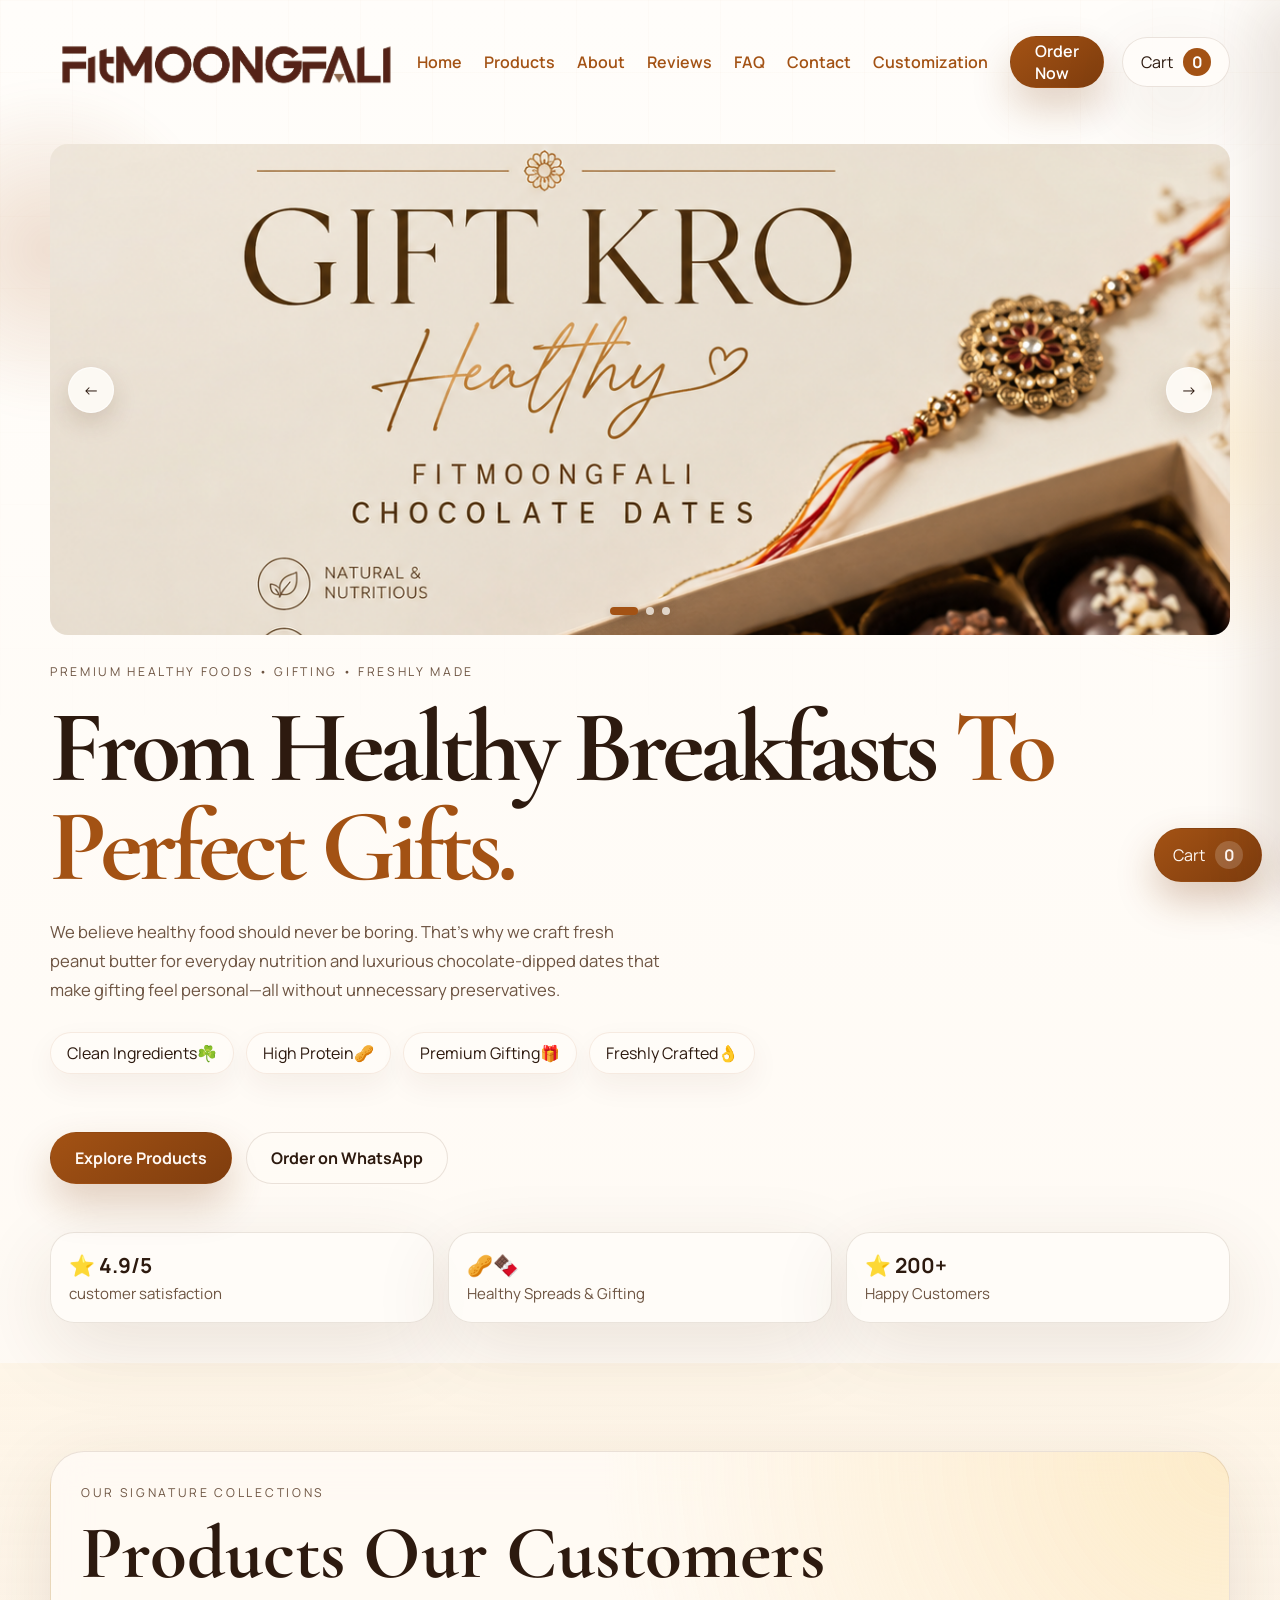
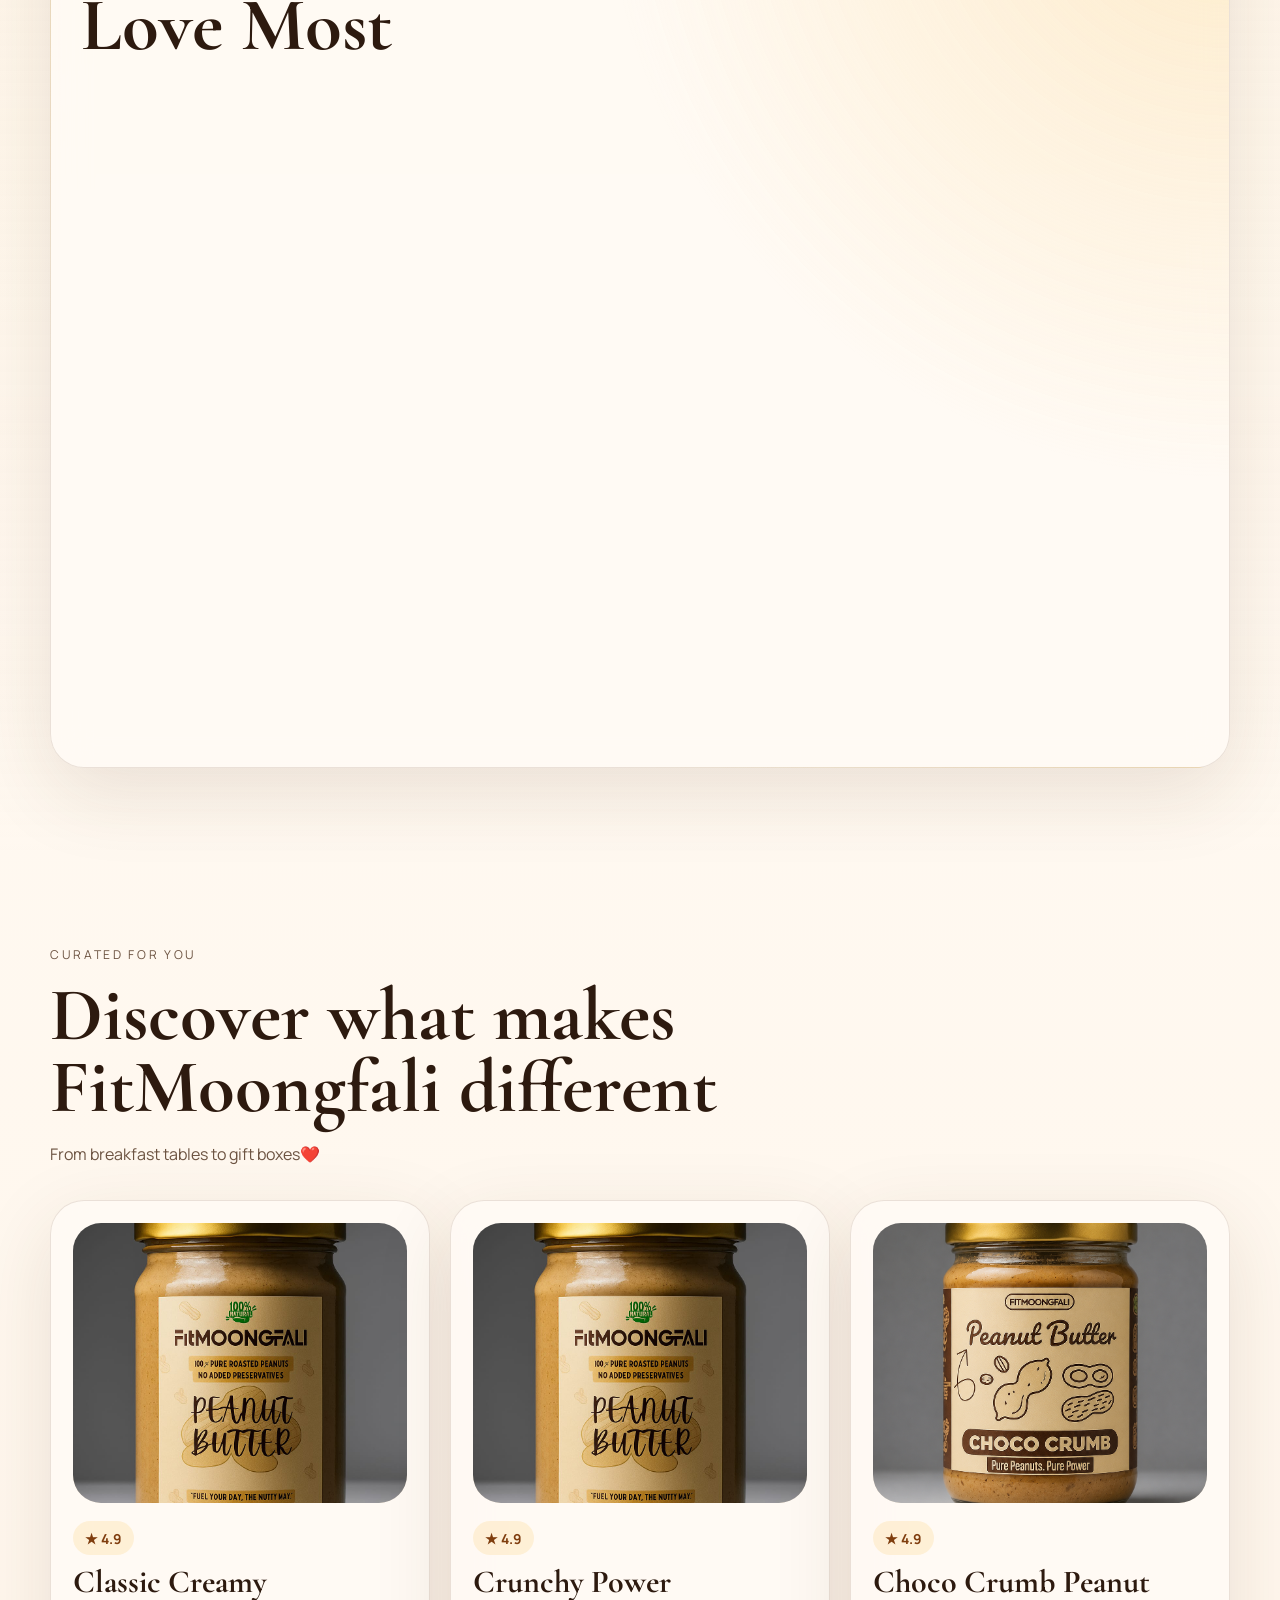
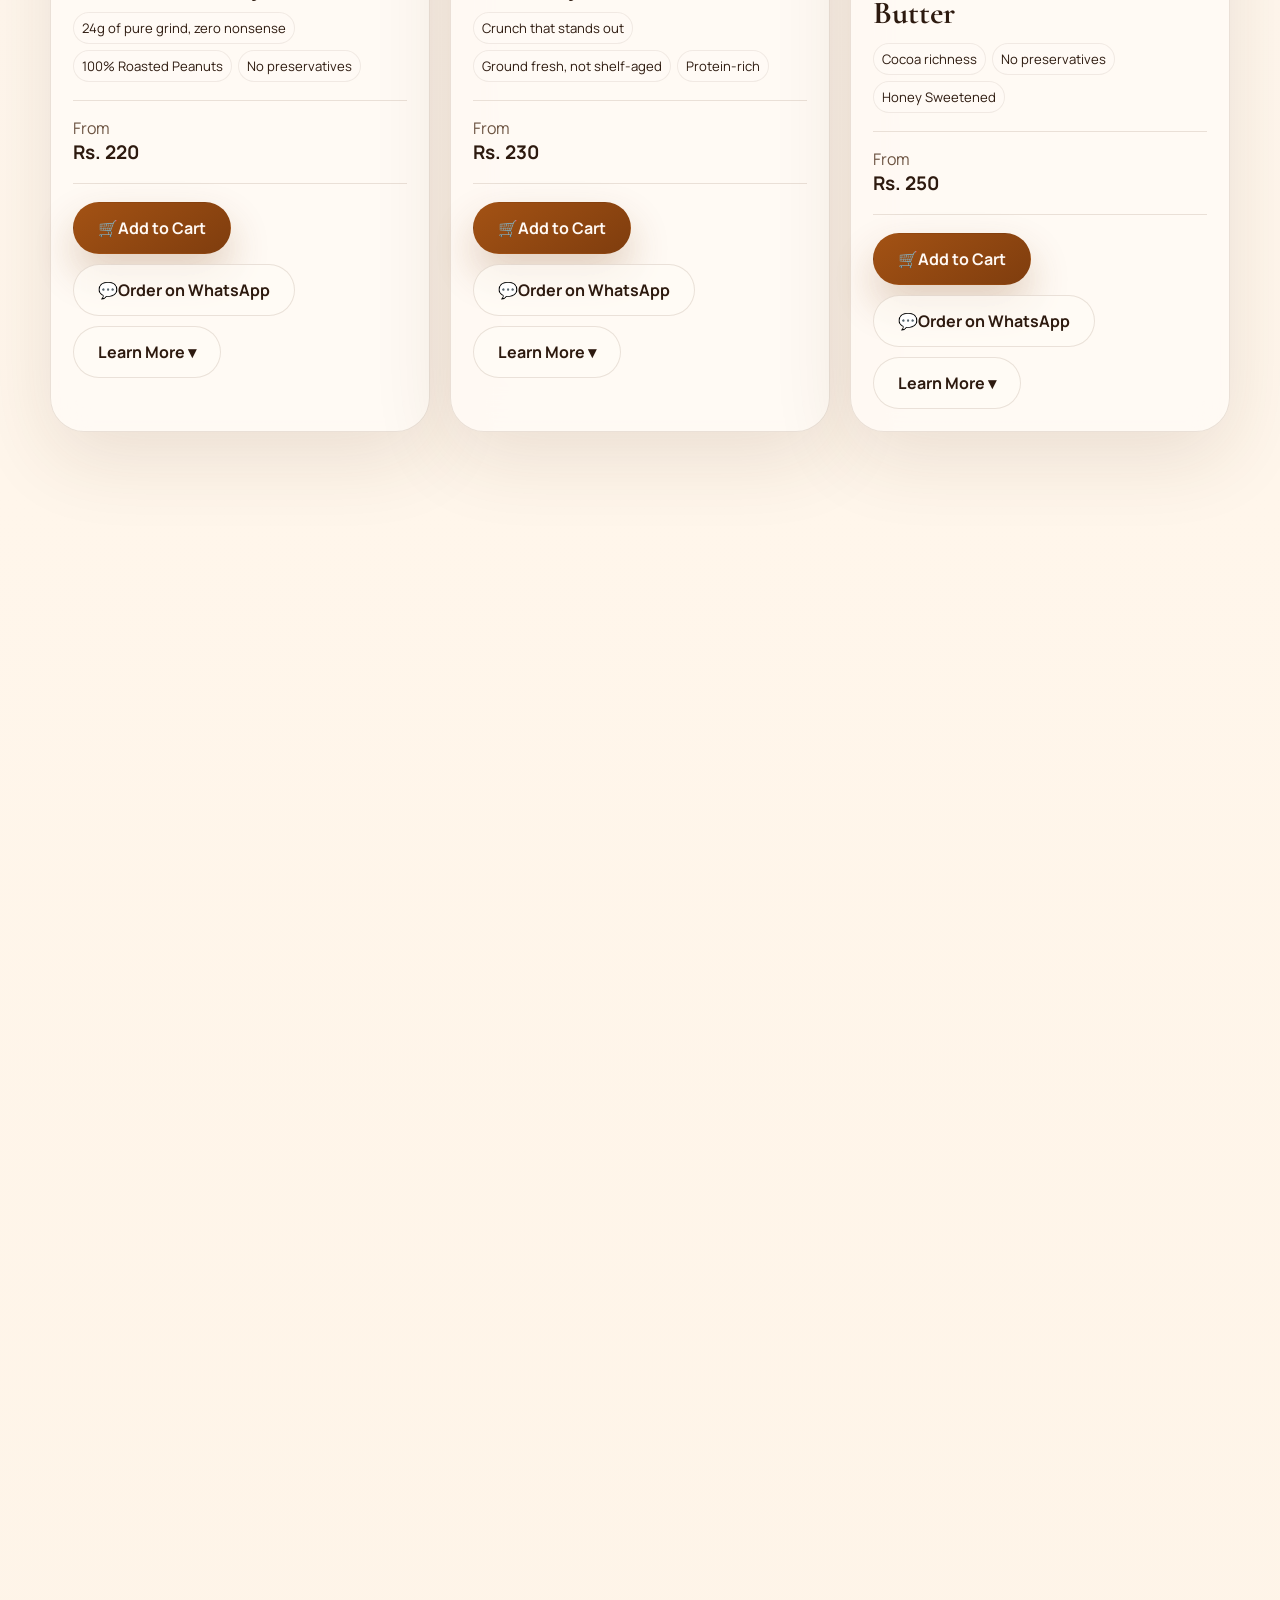
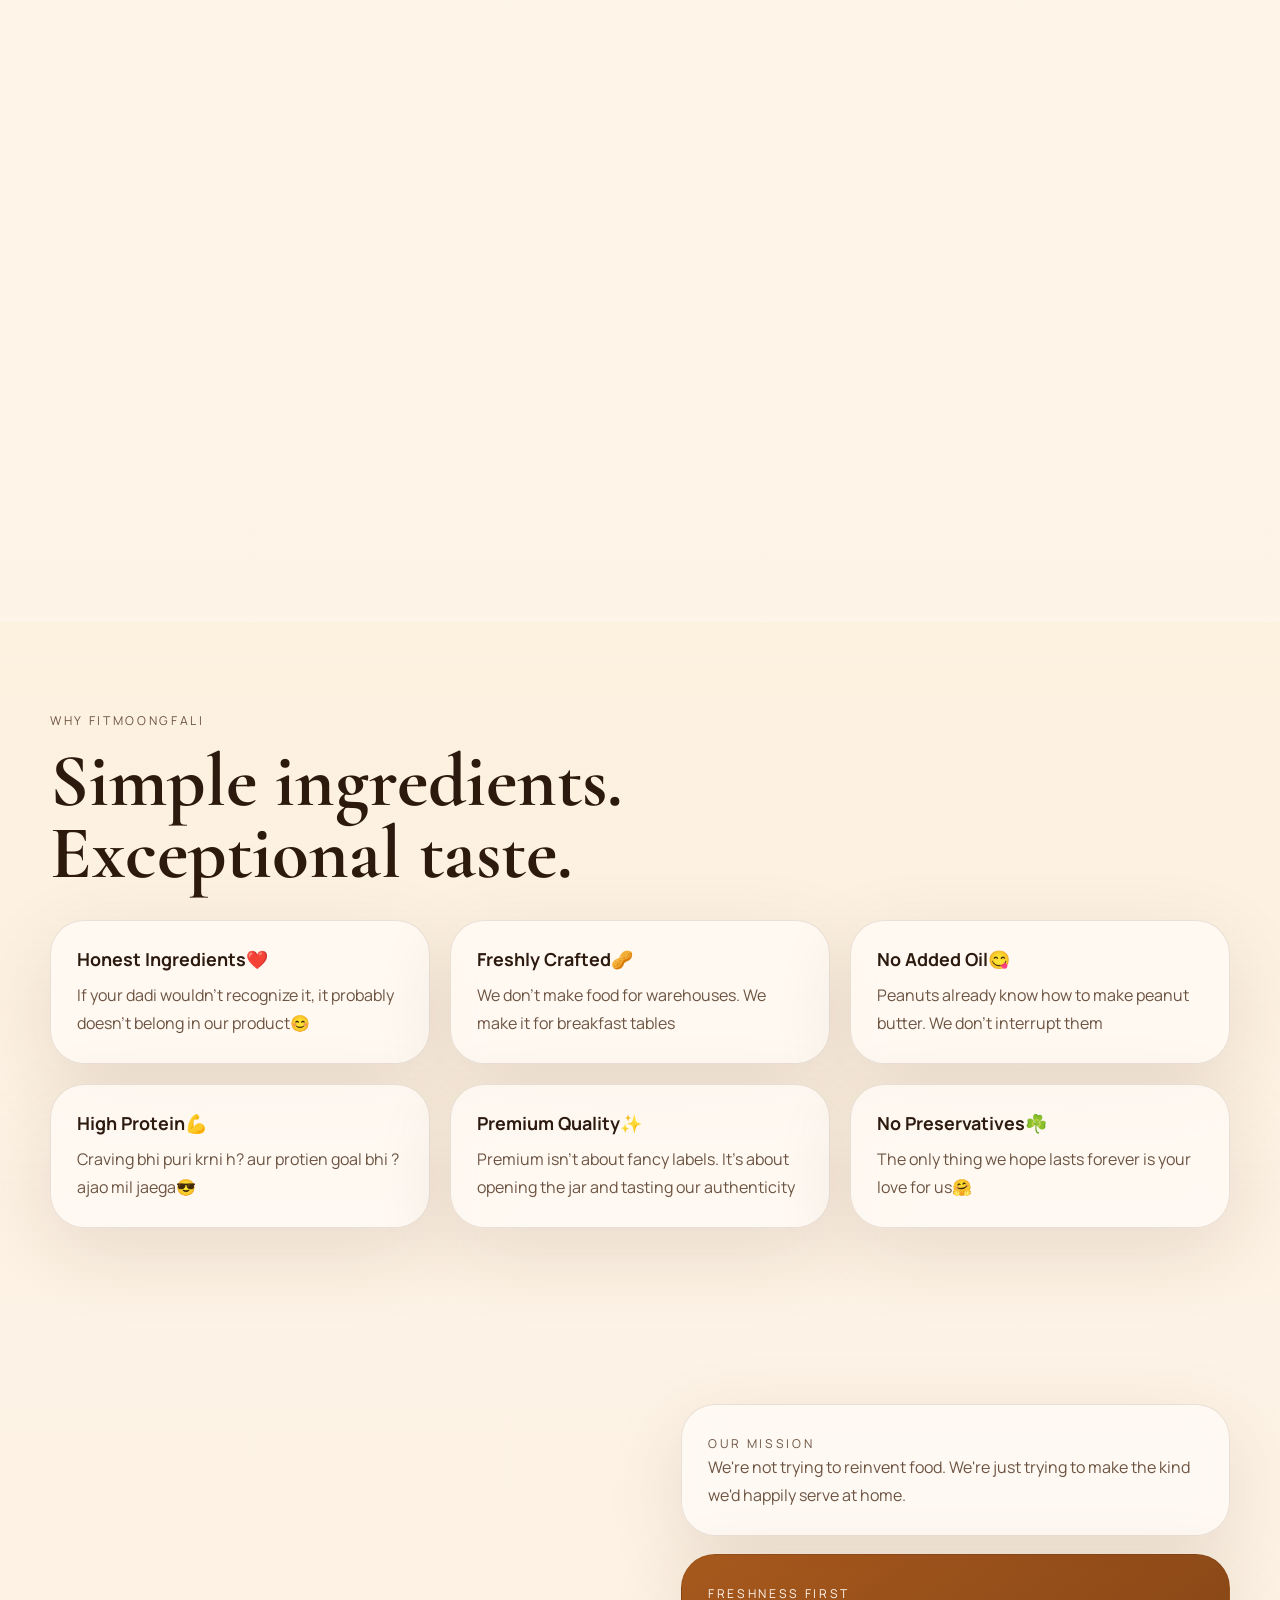
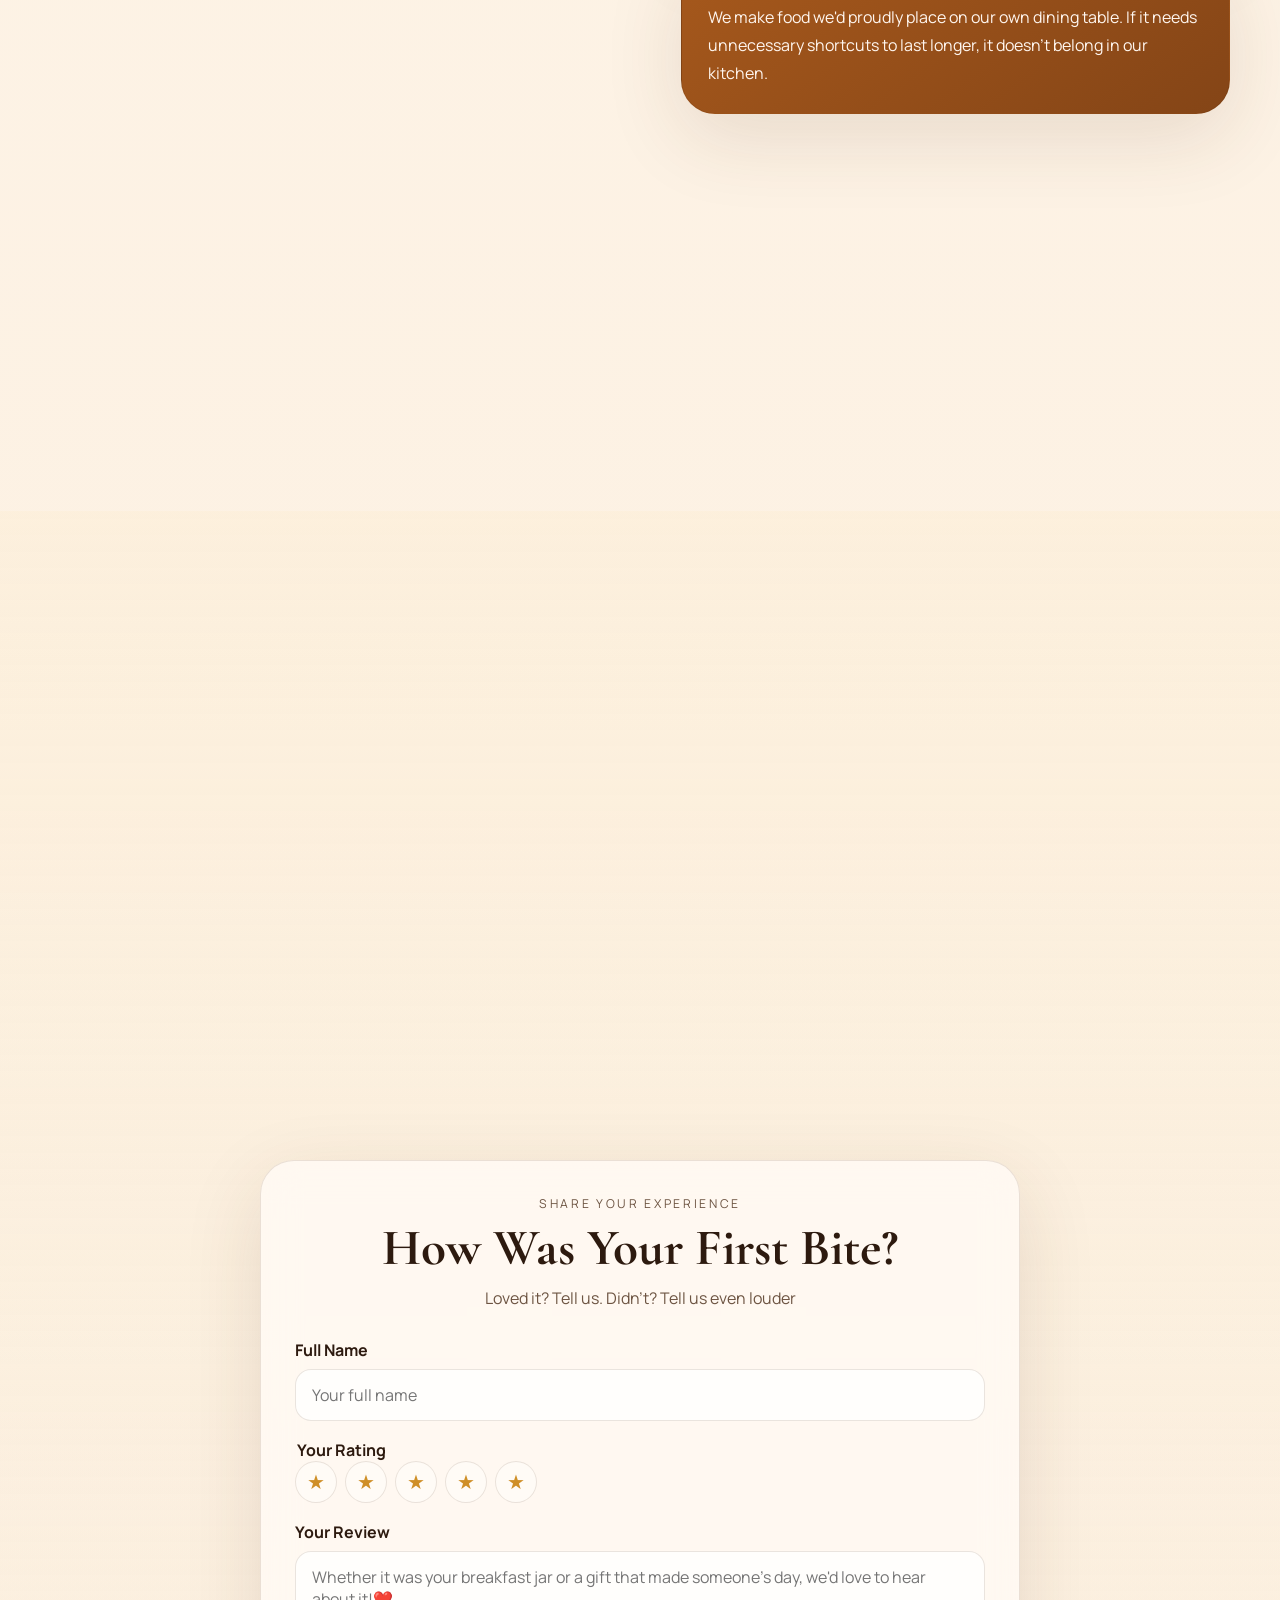
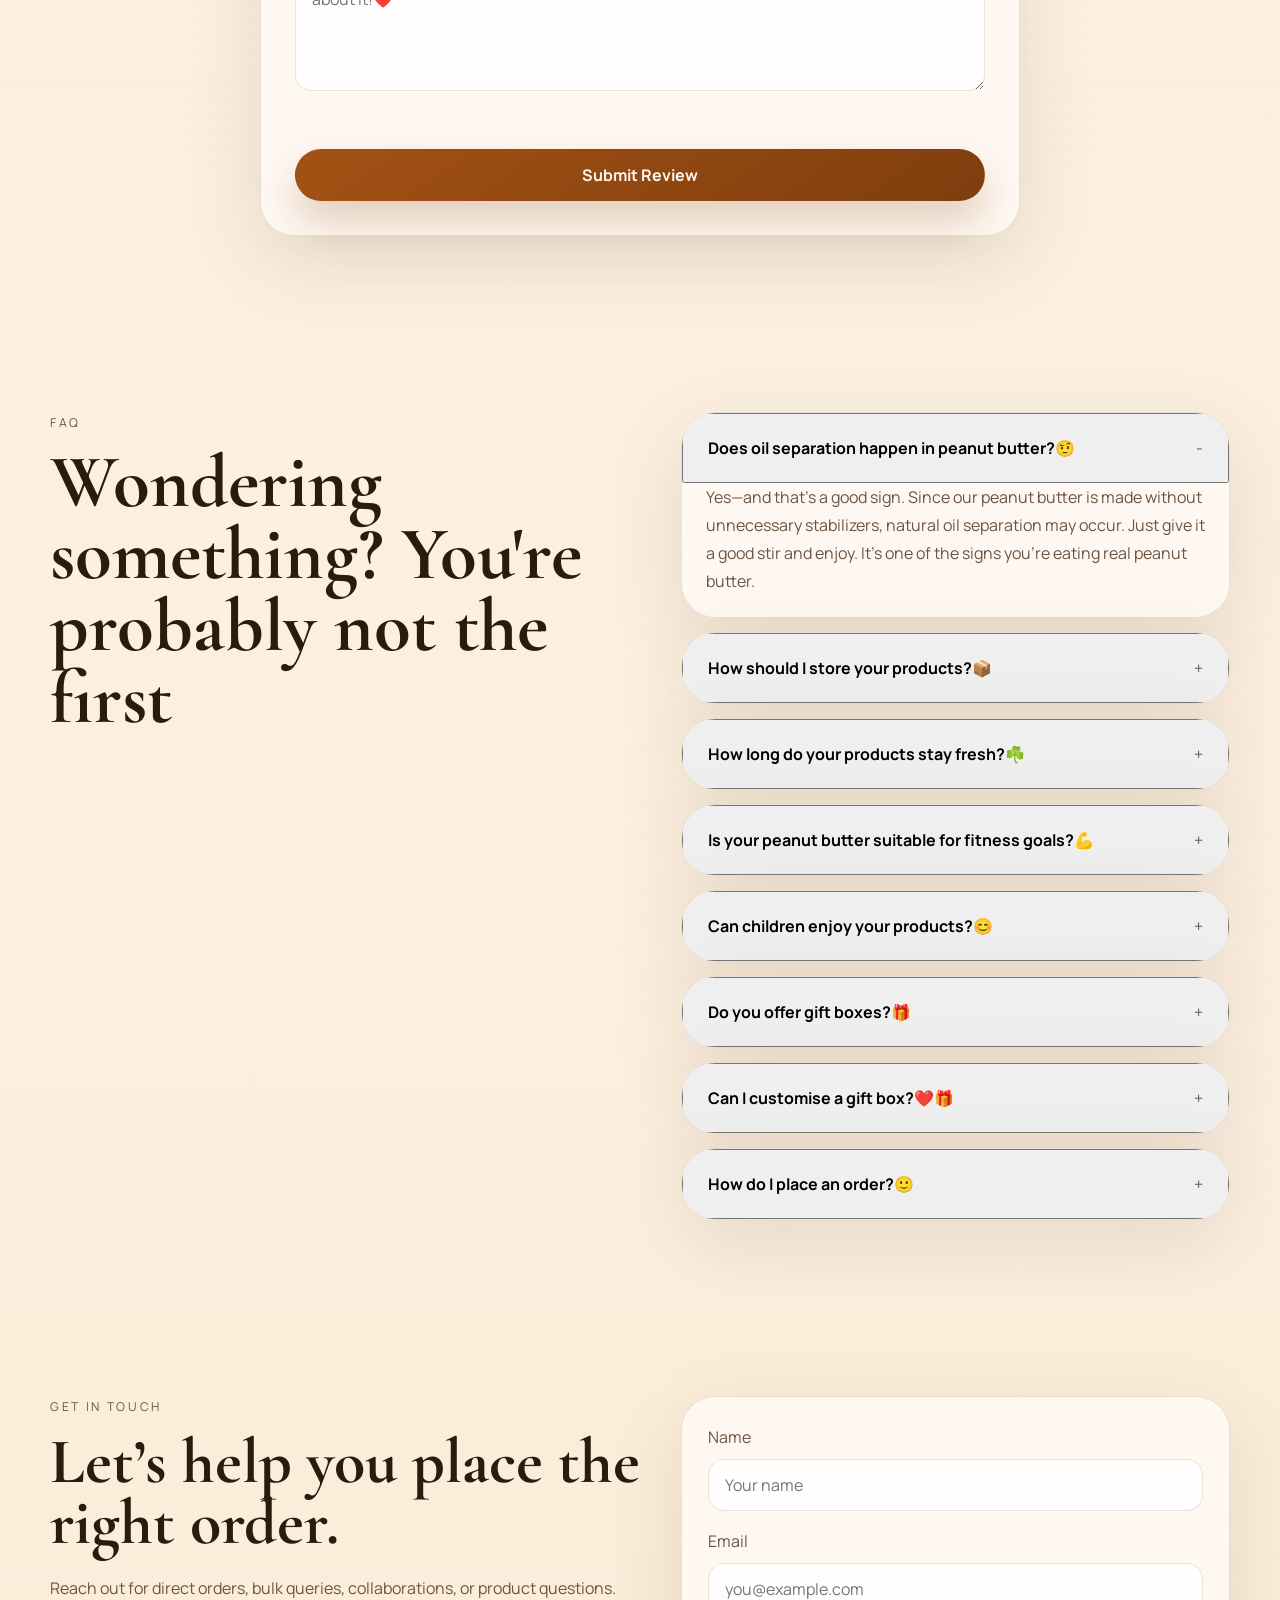
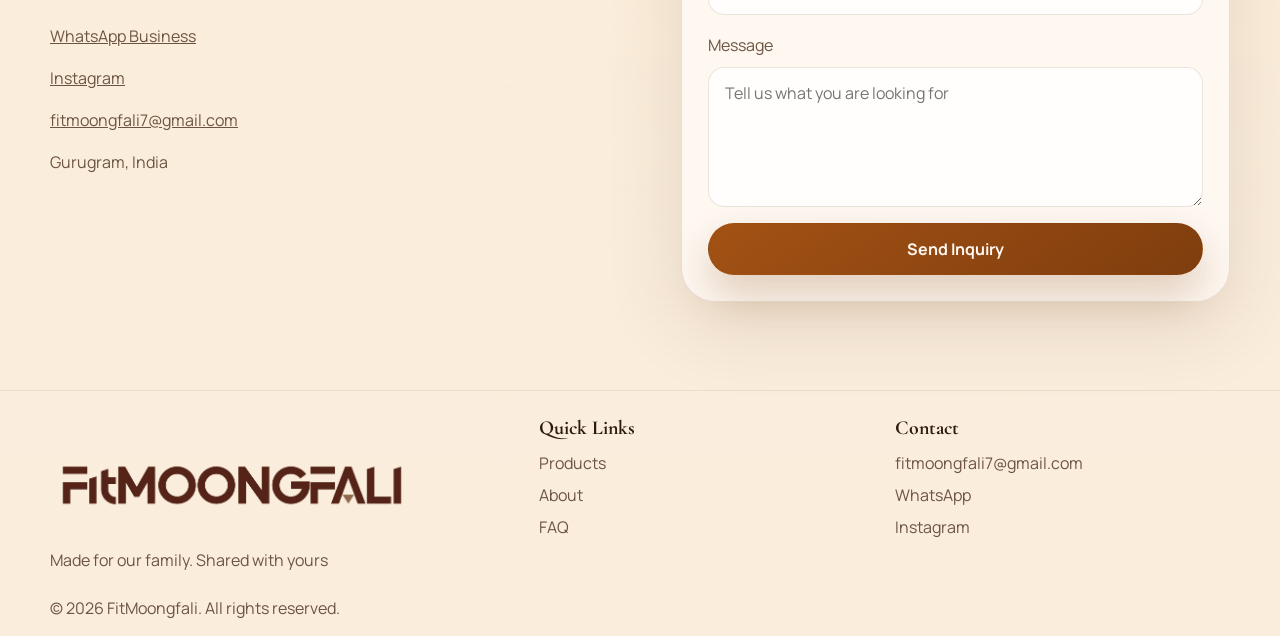
==== commit 1bde140b: "fixed carousel dimension , fixed cart and navbar interfarence" ====
--- a/index.html
+++ b/index.html
@@ -68,6 +68,12 @@
   <main>
     <section class="hero-section">
       <div class="container hero-layout">
+        <section class="hero-carousel" aria-label="FitMoongfali featured collections" tabindex="0">
+            <div class="hero-carousel-slides" id="hero-carousel-slides"></div>
+            <button class="hero-carousel-arrow hero-carousel-arrow-prev" type="button" id="hero-carousel-prev" aria-label="Previous banner">&larr;</button>
+            <button class="hero-carousel-arrow hero-carousel-arrow-next" type="button" id="hero-carousel-next" aria-label="Next banner">&rarr;</button>
+            <div class="hero-carousel-dots" id="hero-carousel-dots" aria-label="Banner navigation"></div>
+          </section>
         <div class="hero-copy reveal">
           <p class="eyebrow">PREMIUM HEALTHY FOODS • GIFTING • FRESHLY MADE</p>
           <h1>From Healthy Breakfasts <span>To Perfect Gifts.</span></h1>
@@ -81,15 +87,13 @@
           </ul>
           
         </div>
-
         <div class="hero-visual reveal">
-          <section class="hero-carousel" aria-label="FitMoongfali featured collections" tabindex="0">
-            <div class="hero-carousel-slides" id="hero-carousel-slides"></div>
-            <button class="hero-carousel-arrow hero-carousel-arrow-prev" type="button" id="hero-carousel-prev" aria-label="Previous banner">&larr;</button>
-            <button class="hero-carousel-arrow hero-carousel-arrow-next" type="button" id="hero-carousel-next" aria-label="Next banner">&rarr;</button>
-            <div class="hero-carousel-dots" id="hero-carousel-dots" aria-label="Banner navigation"></div>
-          </section>
-          <div class="hero-trust-bar">
+          <div class="hero-actions">
+            <a class="button button-solid" href="#products">Explore Products</a>
+            <a class="button button-ghost" href="https://wa.me/919217965243?text=Hello%20FitMoongfali!%20I%20would%20like%20to%20know%20more%20about%20your%20peanut%20butter." target="_blank" rel="noreferrer">Order on WhatsApp</a>
+          </div>
+        </div>
+        <div class="hero-trust-bar">
             <div>
               <strong>⭐ 4.9/5</strong>
               <span>customer satisfaction</span>
@@ -103,12 +107,9 @@
               <span>Happy Customers</span>
             </div>
           </div>
-          <div class="hero-actions">
-            <a class="button button-solid" href="#products">Explore Products</a>
-            <a class="button button-ghost" href="https://wa.me/919217965243?text=Hello%20FitMoongfali!%20I%20would%20like%20to%20know%20more%20about%20your%20peanut%20butter." target="_blank" rel="noreferrer">Order on WhatsApp</a>
-          </div>
-        </div>
-      </div>
+      </div>
+        
+      
     </section>
 
    
--- a/css/styles.css
+++ b/css/styles.css
@@ -104,8 +104,8 @@
 .site-header {
   position: sticky;
   top: 0;
-  z-index: 30;
-  padding: 14px 0;
+  z-index: 100;
+  padding : 0;
   transition: background 220ms ease, box-shadow 220ms ease, border-color 220ms ease;
 }
 
@@ -121,6 +121,8 @@
   grid-template-columns: auto 1fr auto;
   align-items: center;
   gap: 24px;
+  min-height : 78px;
+  gap : 18px;
 }
 
 .brand-lockup {
@@ -256,17 +258,17 @@
   line-height: 0.96;
 }
 
-.hero-section {
-  padding: 34px 0 40px;
-}
-
-.hero-layout {
-  display: grid;
-  grid-template-columns: 1.05fr 0.95fr;
-  gap: 28px;
-  align-items: center;
-  min-height: calc(100vh - 110px);
-}
+.hero-section{
+    padding:20px 0 40px;
+}
+
+.hero-section > .container{
+    display:flex;
+    flex-direction:column;
+    gap:28px;
+}
+
+
 
 .hero-copy h1 {
   margin-top: 18px;
@@ -372,7 +374,7 @@
   display: grid;
   grid-template-columns: repeat(3, 1fr);
   gap: 14px;
-  margin-top: 34px;
+  margin-top: 20px;
 }
 
 .hero-trust-bar div,
@@ -408,23 +410,20 @@
 }
 
 .hero-visual {
- position: relative;
   width: 100%;
-  max-width: 640px;
-  margin: 0 auto;
-  
+  max-width: none;
+  margin: 0;
 }
 
 .hero-carousel {
- position: relative;
+  position: relative;
   width: 100%;
-  aspect-ratio: 16 / 12;
+  aspect-ratio: 12 / 5;
+  max-width: 100%;
   min-height: 0;
+  max-height: none;
+  border-radius: 18px;
   overflow: hidden;
-  border: 1px solid var(--line);
-  border-radius: 30px;
-  box-shadow: var(--shadow);
-  isolation: isolate;
 }
 
 .hero-carousel-slides,
@@ -444,10 +443,13 @@
 }
 
 .hero-carousel-slide img {
-  display: block;
   width: 100%;
   height: 100%;
+  min-width: 100%;
+  min-height: 100%;
   object-fit: cover;
+  object-position: center;
+  display: block;
 }
 
 .hero-carousel-arrow {
@@ -1475,7 +1477,7 @@
   .hero-carousel {
     height: auto;
     min-height: 0;
-    aspect-ratio: 1.5 / 1;
+    aspect-ratio: 12 / 5;
   }
 
   .hero-visual {
@@ -1605,7 +1607,7 @@
   }
 
   .hero-section {
-    padding: 18px 0 26px;
+    padding: 20px 0;
   }
 
   .hero-layout {
@@ -1678,7 +1680,7 @@
   }
 
   .hero-carousel {
-    aspect-ratio: 1.32 / 1;
+    aspect-ratio: 12 / 5;
     border-radius: 24px;
   }
 
@@ -1999,4 +2001,12 @@
     font-size: 1.1rem;
   }
 }
-}
+.site-header{
+    transition:
+        transform .35s ease,
+        box-shadow .35s ease;
+}
+
+.site-header.hide{
+    transform:translateY(-100%);
+}
